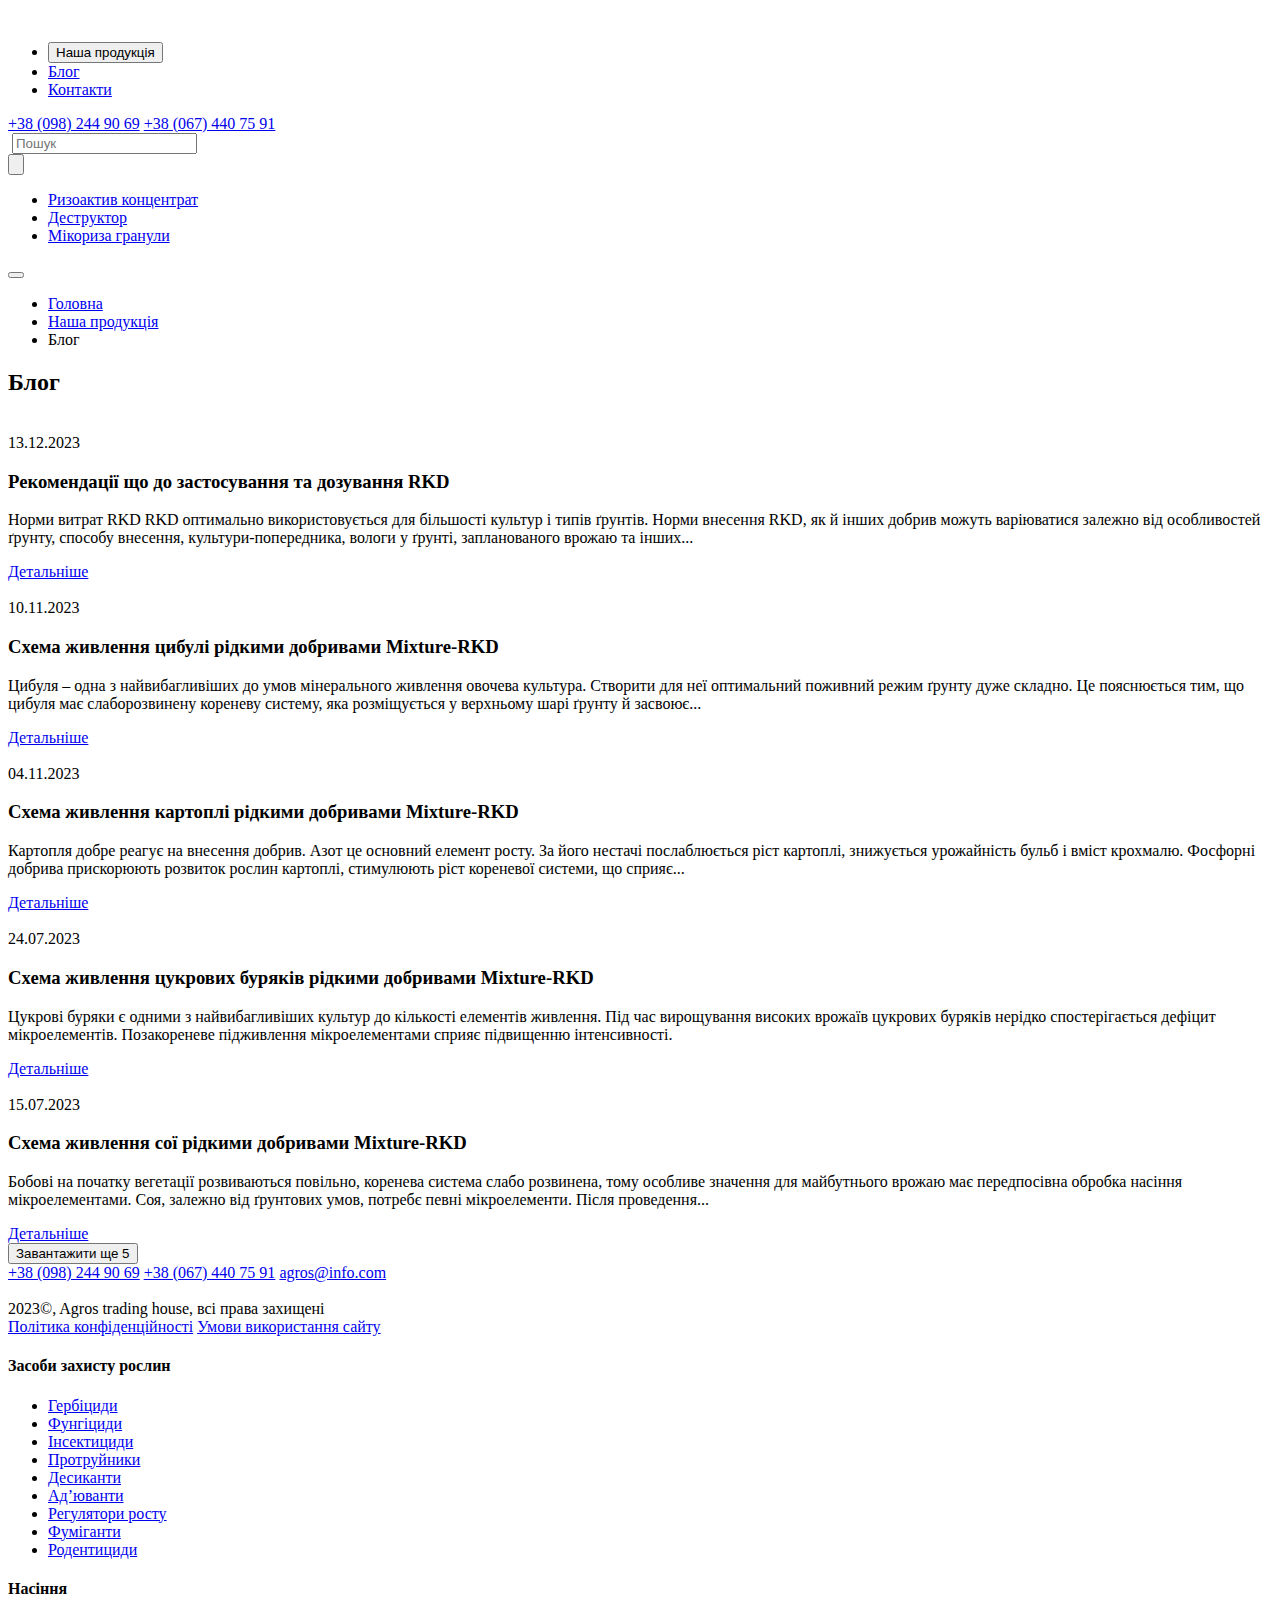
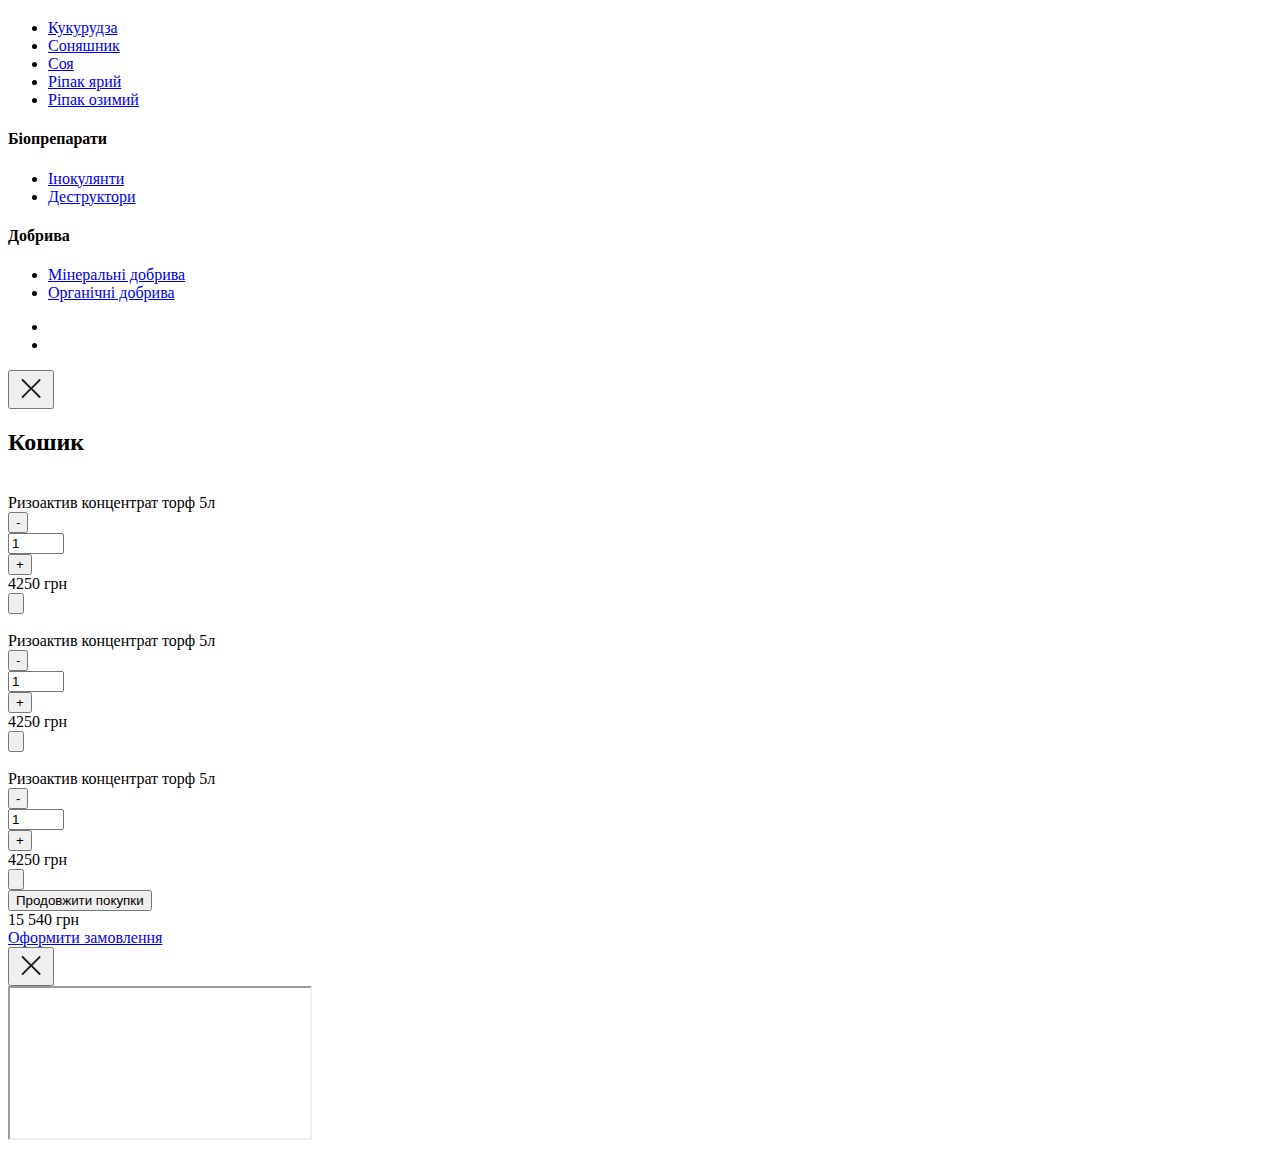
==== blog.html @ 11945808 "Add files via upload" ====
<!DOCTYPE html>
<html lang="en">

<head>
	<title>HomePage</title>
	<meta charset="UTF-8">
	<meta name="format-detection" content="telephone=no">
	<!-- <style>body{opacity: 0;}</style> -->
	<link rel="stylesheet" href="css/style.min.css?_v=20231223222101">
	<link rel="shortcut icon" href="favicon.ico">
	<!-- <meta name="robots" content="noindex, nofollow"> -->
	<meta name="viewport" content="width=device-width, initial-scale=1.0">

	<link rel="preconnect" href="https://fonts.googleapis.com">
	<link rel="preconnect" href="https://fonts.gstatic.com" crossorigin>
	<link href="https://fonts.googleapis.com/css2?family=Inter:wght@400;600&display=swap&_v=20231223222101" rel="stylesheet">
</head>

<body>
	<div class="wrapper">
		<header class="header">
			<div class="header__container">
				<div class="header__row">
					<a href="/" class="header__logo">
						<img src="img/icons/logo.svg" alt="">
					</a>
					<div class="header__mobile">
						<nav class="header__nav nav">
							<ul class="nav__list">
								<li>
									<div class="nav__link dropdown">
										<button class="dropdown__title">Наша продукція</button>
									</div>
								</li>
								<li>
									<a href="#" class="nav__link">Блог</a>
								</li>
								<li>
									<a href="#" class="nav__link">Контакти</a>
								</li>
							</ul>
						</nav>
						<div class="header__actions">
							<div class="header__numbers">
								<a href="tel:+380982449069">+38 (098) 244 90 69</a>
								<a href="tel:+380674407591">+38 (067) 440 75 91</a>
							</div>
							<div class="header__search">
								<div class="header__search-top">
									<div class="header__search-wrapper search">
										<label for="header__search">
											<img class="search__icon" src="img/icons/search.svg" alt="">
										</label>
										<input id="header__search" type="text" class="search__input" placeholder="Пошук">
									</div>
									<button data-popup="#cart" class="header__cart">
										<img src="img/icons/cart.svg" alt="">
									</button>
								</div>
								<div class="header__search-bottom">
									<ul class="search__hints">
										<li><a href="#">Ризоактив концентрат</a></li>
										<li><a href="#">Деструктор</a></li>
										<li><a href="#">Мікориза гранули</a></li>
									</ul>
								</div>
							</div>
						</div>
					</div>
					<button class="icon-menu">
						<span></span>
					</button>
				</div>
			</div>
		</header>
		<main class="page">
			<section class="blog">
				<div class="blog__container">
					<nav aria-label="Breadcrumb" class="breadcrumb">
						<ul>
							<li><a href="#">Головна</a></li>
							<li><a href="#">Наша продукція</a></li>
							<li><span aria-current="page">Блог</span></li>
						</ul>
					</nav>
					<h2>Блог</h2>

					<div class="blog__items">
						<div class="blog__item">
							<div class="blog__item-row">
								<div class="blog__item-img">
									<picture><source srcset="img/blog/blog1.webp" type="image/webp"><img src="img/blog/blog1.png" alt=""></picture>
								</div>
								<div class="blog__item-content">
									<div class="blog__item-date">13.12.2023</div>
									<h3 class="blog__item-name">Рекомендації що до застосування та дозування RKD</h3>
									<div class="blog__item-desc">
										<p>Норми витрат RKD RKD оптимально використовується для більшості культур і типів ґрунтів. Норми внесення RKD, як й інших добрив можуть варіюватися залежно від особливостей ґрунту, способу внесення, культури-попередника, вологи у ґрунті, запланованого врожаю та інших...</p>
									</div>
									<a href="#" class="blog__item-link button green">Детальніше</a>
								</div>
							</div>
						</div>
						<div class="blog__item">
							<div class="blog__item-row">
								<div class="blog__item-img">
									<picture><source srcset="img/blog/blog2.webp" type="image/webp"><img src="img/blog/blog2.png" alt=""></picture>
								</div>
								<div class="blog__item-content">
									<div class="blog__item-date">10.11.2023</div>
									<h3 class="blog__item-name">Схема живлення цибулі рідкими добривами Mixture-RKD</h3>
									<div class="blog__item-desc">
										<p>Цибуля – одна з найвибагливіших до умов мінерального живлення овочева культура. Створити для неї оптимальний поживний режим ґрунту дуже складно. Це пояснюється тим, що цибуля має слаборозвинену кореневу систему, яка розміщується у верхньому шарі ґрунту й засвоює...</p>
									</div>
									<a href="#" class="blog__item-link button green">Детальніше</a>
								</div>
							</div>
						</div>
						<div class="blog__item">
							<div class="blog__item-row">
								<div class="blog__item-img">
									<picture><source srcset="img/blog/blog3.webp" type="image/webp"><img src="img/blog/blog3.png" alt=""></picture>
								</div>
								<div class="blog__item-content">
									<div class="blog__item-date">04.11.2023</div>
									<h3 class="blog__item-name">Схема живлення картоплі рідкими добривами Mixture-RKD</h3>
									<div class="blog__item-desc">
										<p>Картопля добре реагує на внесення добрив. Азот це основний елемент росту. За його нестачі послаблюється ріст картоплі, знижується урожайність бульб і вміст крохмалю. Фосфорні добрива прискорюють розвиток рослин картоплі, стимулюють ріст кореневої системи, що сприяє...</p>
									</div>
									<a href="#" class="blog__item-link button green">Детальніше</a>
								</div>
							</div>
						</div>
						<div class="blog__item">
							<div class="blog__item-row">
								<div class="blog__item-img">
									<picture><source srcset="img/blog/blog4.webp" type="image/webp"><img src="img/blog/blog4.png" alt=""></picture>
								</div>
								<div class="blog__item-content">
									<div class="blog__item-date">24.07.2023</div>
									<h3 class="blog__item-name">Схема живлення цукрових буряків рідкими добривами Mixture-RKD</h3>
									<div class="blog__item-desc">
										<p>Цукрові буряки є одними з найвибагливіших культур до кількості елементів живлення. Під час вирощування високих врожаїв цукрових буряків нерідко спостерігається дефіцит мікроелементів. Позакореневе підживлення мікроелементами сприяє підвищенню інтенсивності.</p>
									</div>
									<a href="#" class="blog__item-link button green">Детальніше</a>
								</div>
							</div>
						</div>
						<div class="blog__item">
							<div class="blog__item-row">
								<div class="blog__item-img">
									<picture><source srcset="img/blog/blog5.webp" type="image/webp"><img src="img/blog/blog5.png" alt=""></picture>
								</div>
								<div class="blog__item-content">
									<div class="blog__item-date">15.07.2023</div>
									<h3 class="blog__item-name">Схема живлення сої рідкими добривами Mixture-RKD</h3>
									<div class="blog__item-desc">
										<p>Бобові на початку вегетації розвиваються повільно, коренева система слабо розвинена, тому особливе значення для майбутнього врожаю має передпосівна обробка насіння мікроелементами. Соя, залежно від ґрунтових умов, потребє певні мікроелементи. Після проведення...</p>
									</div>
									<a href="#" class="blog__item-link button green">Детальніше</a>
								</div>
							</div>
						</div>
					</div>

					<div class="blog__button">
						<button class="button-filled green">Завантажити ще 5</button>
					</div>
				</div>
			</section>
		</main>
		<footer class="footer">
			<div class="footer__container">
				<div class="footer__inner">
					<div class="footer__top">
						<a href="tel:+380982449069">+38 (098) 244 90 69</a>
						<a href="tel:+380674407591">+38 (067) 440 75 91</a>
						<a href="mailto:agros@info.com">agros@info.com</a>
					</div>
					<div class="footer__bottom">
						<div class="footer__info">
							<img class="footer__logo" src="img/icons/logo-white.svg" alt="">
							<div class="subtitle footer__copy">2023©, Agros trading house, всі права захищені</div>
							<div class="footer__info-list">
								<a href="#" class="footer__info-link underline-link">Політика конфіденційності</a>
								<a href="#" class="footer__info-link underline-link">Умови використання сайту</a>
							</div>
						</div>
						<div class="footer__links">
							<h4 class="footer__links-title">Засоби захисту рослин</h4>
							<ul class="footer__links-list">
								<li class="footer__links-link">
									<a href="#">Гербіциди</a>
								</li>
								<li class="footer__links-link">
									<a href="#">Фунгіциди</a>
								</li>
								<li class="footer__links-link">
									<a href="#">Інсектициди</a>
								</li>
								<li class="footer__links-link">
									<a href="#">Протруйники</a>
								</li>
								<li class="footer__links-link">
									<a href="#">Десиканти</a>
								</li>
								<li class="footer__links-link">
									<a href="#">Адʼюванти</a>
								</li>
								<li class="footer__links-link">
									<a href="#">Регулятори росту</a>
								</li>
								<li class="footer__links-link">
									<a href="#">Фуміганти</a>
								</li>
								<li class="footer__links-link">
									<a href="#">Родентициди</a>
								</li>
							</ul>
						</div>
						<div class="footer__links">
							<h4 class="footer__links-title">Насіння</h4>
							<ul class="footer__links-list">
								<li class="footer__links-link">
									<a href="#">Кукурудза</a>
								</li>
								<li class="footer__links-link">
									<a href="#">Соняшник</a>
								</li>
								<li class="footer__links-link">
									<a href="#">Соя</a>
								</li>
								<li class="footer__links-link">
									<a href="#">Ріпак ярий</a>
								</li>
								<li class="footer__links-link">
									<a href="#">Ріпак озимий</a>
								</li>
							</ul>
						</div>
						<div class="footer__links">
							<h4 class="footer__links-title">Біопрепарати</h4>
							<ul class="footer__links-list">
								<li class="footer__links-link">
									<a href="#">Інокулянти</a>
								</li>
								<li class="footer__links-link">
									<a href="#">Деструктори</a>
								</li>
							</ul>
						</div>
						<div class="footer__links">
							<h4 class="footer__links-title">Добрива</h4>
							<ul class="footer__links-list">
								<li class="footer__links-link">
									<a href="#">Мінеральні добрива</a>
								</li>
								<li class="footer__links-link">
									<a href="#">Органічні добрива</a>
								</li>
							</ul>
						</div>
						<div class="footer__links">
							<ul class="footer__links-list">
								<li class="footer__links-link">
									<a href="footer__links-title"></a>
								</li>
								<li class="footer__links-link">
									<a href="footer__links-title"></a>
								</li>
							</ul>
						</div>
					</div>
				</div>
			</div>
		</footer>
		<div id="cart" aria-hidden="true" class="popup popup__cart-wrapper">
			<div class="popup__wrapper">
				<div class="popup__content">
					<button data-close type="button" class="popup__close">
						<svg xmlns="http://www.w3.org/2000/svg" width="30" height="30" viewBox="0 0 30 30" fill="none">
							<path d="M16.4853 15.5135L24.294 7.73875C24.6684 7.36776 24.6684 6.76714 24.294 6.3971C23.9206 6.0261 23.314 6.0261 22.9406 6.3971L15.1386 14.1652L7.26446 6.28134C6.89104 5.90655 6.28446 5.90655 5.91104 6.28134C5.53762 6.65708 5.53762 7.26528 5.91104 7.64007L13.7794 15.5183L5.88261 23.3803C5.50918 23.7513 5.50918 24.352 5.88261 24.722C6.25603 25.093 6.8626 25.093 7.23603 24.722L15.1262 16.8666L22.9691 24.7192C23.3425 25.0939 23.949 25.0939 24.3225 24.7192C24.6959 24.3434 24.6959 23.7352 24.3225 23.3604L16.4853 15.5135Z" fill="#1D1D1B" />
						</svg>
					</button>

					<div class="popup__cart">
						<h2>Кошик</h2>

						<div class="popup__cart-items">
							<div class="product_mini-item">
								<div class="product_mini-img">
									<picture><source srcset="img/products/product_cart.webp" type="image/webp"><img src="img/products/product_cart.png" alt=""></picture>
								</div>
								<div class="product_mini-name">Ризоактив концентрат торф 5л</div>
								<div class="product_mini-quantity">
									<div class="quantity" data-quantity>
										<button class="quantity-button" data-quantity-minus>-</button>
										<div class="quantity-button">
											<input data-quantity-value type="number" value="1" min="1" max="10">
										</div>
										<button class="quantity-button" data-quantity-plus>+</button>
									</div>
								</div>
								<div class="product_mini-price price">4250 грн</div>
								<button class="product_mini-delete">
									<img src="img/icons/trash.svg" alt="">
								</button>
							</div>
							<div class="product_mini-item">
								<div class="product_mini-img">
									<picture><source srcset="img/products/product_cart.webp" type="image/webp"><img src="img/products/product_cart.png" alt=""></picture>
								</div>
								<div class="product_mini-name">Ризоактив концентрат торф 5л</div>
								<div class="product_mini-quantity">
									<div class="quantity" data-quantity>
										<button class="quantity-button" data-quantity-minus>-</button>
										<div class="quantity-button">
											<input data-quantity-value type="number" value="1" min="1" max="10">
										</div>
										<button class="quantity-button" data-quantity-plus>+</button>
									</div>
								</div>
								<div class="product_mini-price price">4250 грн</div>
								<button class="product_mini-delete">
									<img src="img/icons/trash.svg" alt="">
								</button>
							</div>
							<div class="product_mini-item">
								<div class="product_mini-img">
									<picture><source srcset="img/products/product_cart.webp" type="image/webp"><img src="img/products/product_cart.png" alt=""></picture>
								</div>
								<div class="product_mini-name">Ризоактив концентрат торф 5л</div>
								<div class="product_mini-quantity">
									<div class="quantity" data-quantity>
										<button class="quantity-button" data-quantity-minus>-</button>
										<div class="quantity-button">
											<input data-quantity-value type="number" value="1" min="1" max="10">
										</div>
										<button class="quantity-button" data-quantity-plus>+</button>
									</div>
								</div>
								<div class="product_mini-price price">4250 грн</div>
								<button class="product_mini-delete">
									<img src="img/icons/trash.svg" alt="">
								</button>
							</div>
						</div>

						<div class="popup__cart-bottom">
							<button data-close class="popup__cart-continue button grey">Продовжити покупки</button>

							<div class="popup__cart-buy">
								<div class="popup__cart-price price">15 540 грн</div>
								<a href="#" class="button-filled green">Оформити замовлення</a>
							</div>
						</div>
					</div>
				</div>
			</div>
		</div>
		<div id="address" aria-hidden="true" class="popup popup__address-wrapper">
			<div class="popup__wrapper">
				<div class="popup__content">
					<button data-close type="button" class="popup__close">
						<svg xmlns="http://www.w3.org/2000/svg" width="30" height="30" viewBox="0 0 30 30" fill="none">
							<path d="M16.4853 15.5135L24.294 7.73875C24.6684 7.36776 24.6684 6.76714 24.294 6.3971C23.9206 6.0261 23.314 6.0261 22.9406 6.3971L15.1386 14.1652L7.26446 6.28134C6.89104 5.90655 6.28446 5.90655 5.91104 6.28134C5.53762 6.65708 5.53762 7.26528 5.91104 7.64007L13.7794 15.5183L5.88261 23.3803C5.50918 23.7513 5.50918 24.352 5.88261 24.722C6.25603 25.093 6.8626 25.093 7.23603 24.722L15.1262 16.8666L22.9691 24.7192C23.3425 25.0939 23.949 25.0939 24.3225 24.7192C24.6959 24.3434 24.6959 23.7352 24.3225 23.3604L16.4853 15.5135Z" fill="#1D1D1B" />
						</svg>
					</button>

					<div class="popup__address">
						<iframe src="https://www.google.com/maps/embed?pb=!1m18!1m12!1m3!1d534.0086481232969!2d30.40001180104288!3d50.45623240581881!2m3!1f0!2f0!3f0!3m2!1i1024!2i768!4f13.1!3m3!1m2!1s0x40d4cc5dbf71e54f%3A0xd4157694fd90a006!2z0YPQuy4g0KHRgtGA0YvQudGB0LrQsNGPLCA1LCDQmtC40LXQsiwg0KPQutGA0LDQuNC90LAsIDAyMDAw!5e0!3m2!1sru!2suk!4v1703005986501!5m2!1sru!2suk" allowfullscreen="" loading="lazy" referrerpolicy="no-referrer-when-downgrade"></iframe>
					</div>
				</div>
			</div>
		</div>
	</div>
	<script src="js/app.min.js?_v=20231223222101"></script>
</body>

</html>
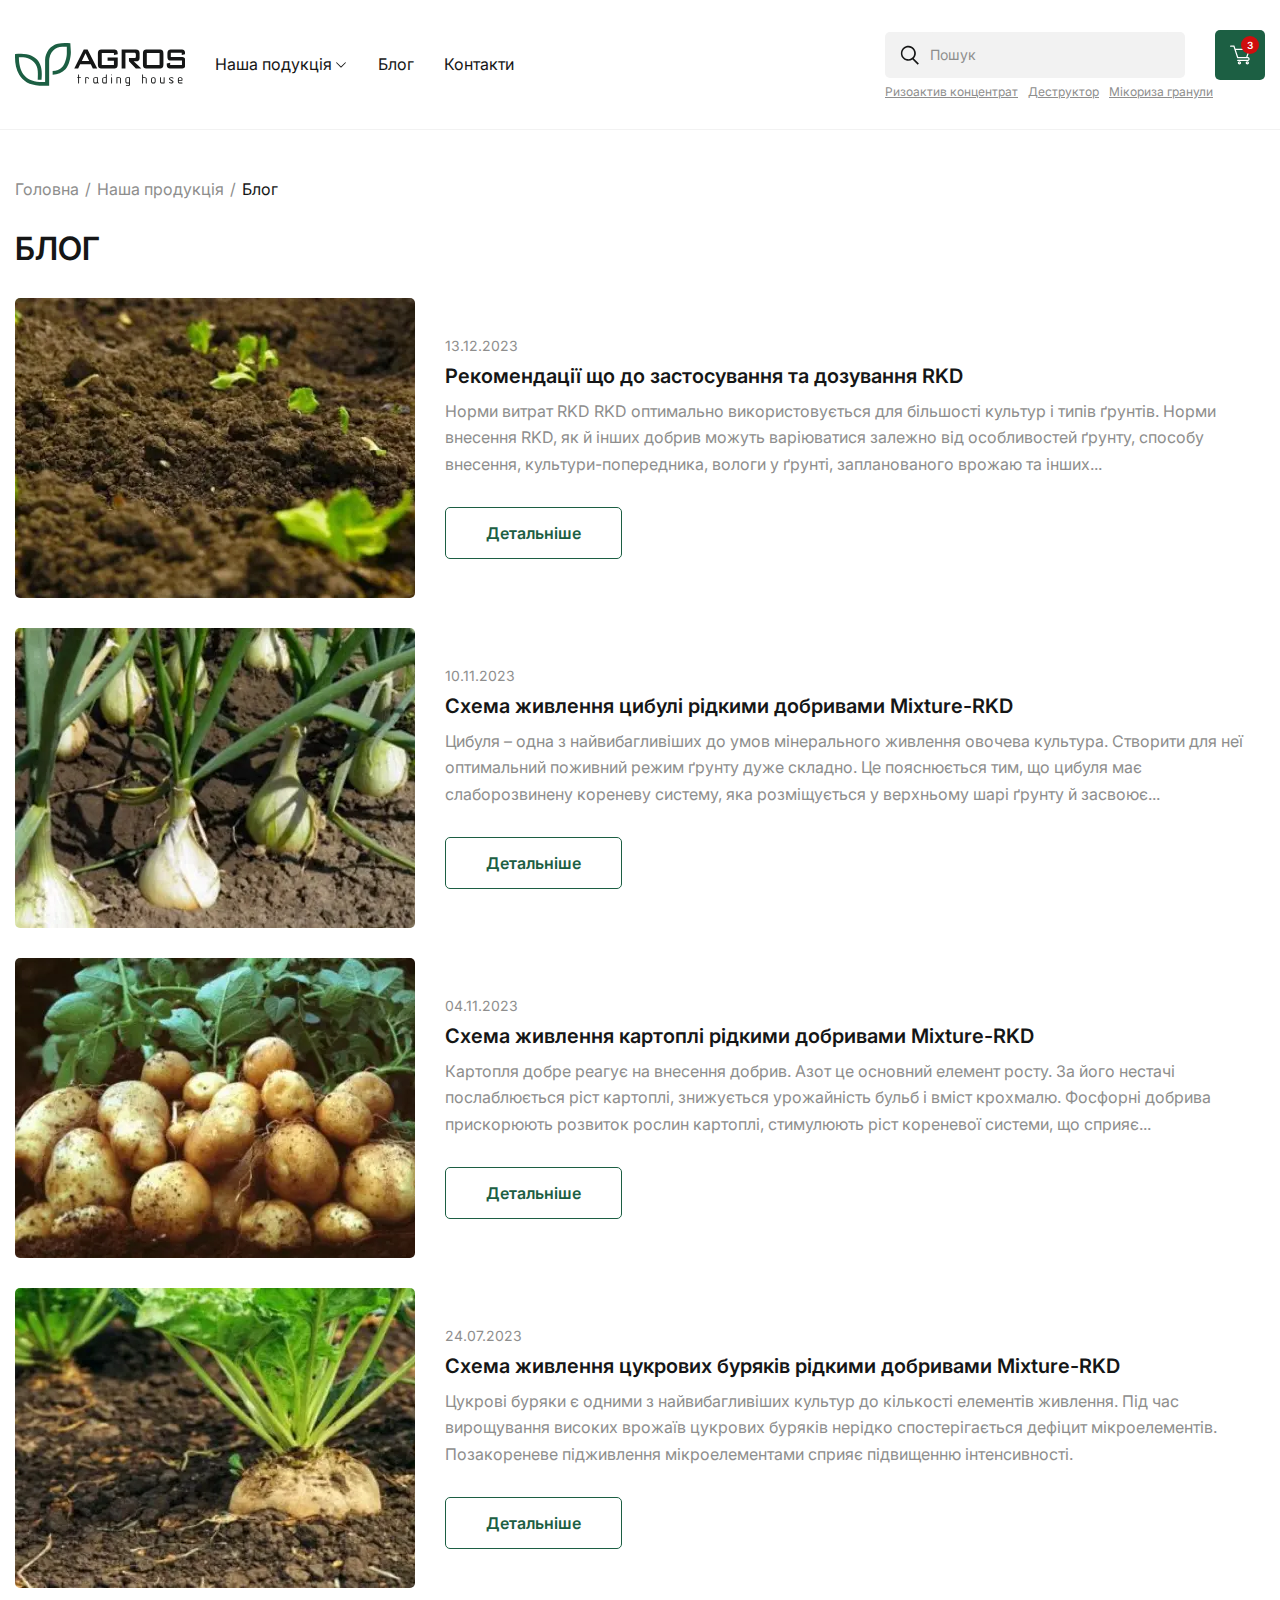
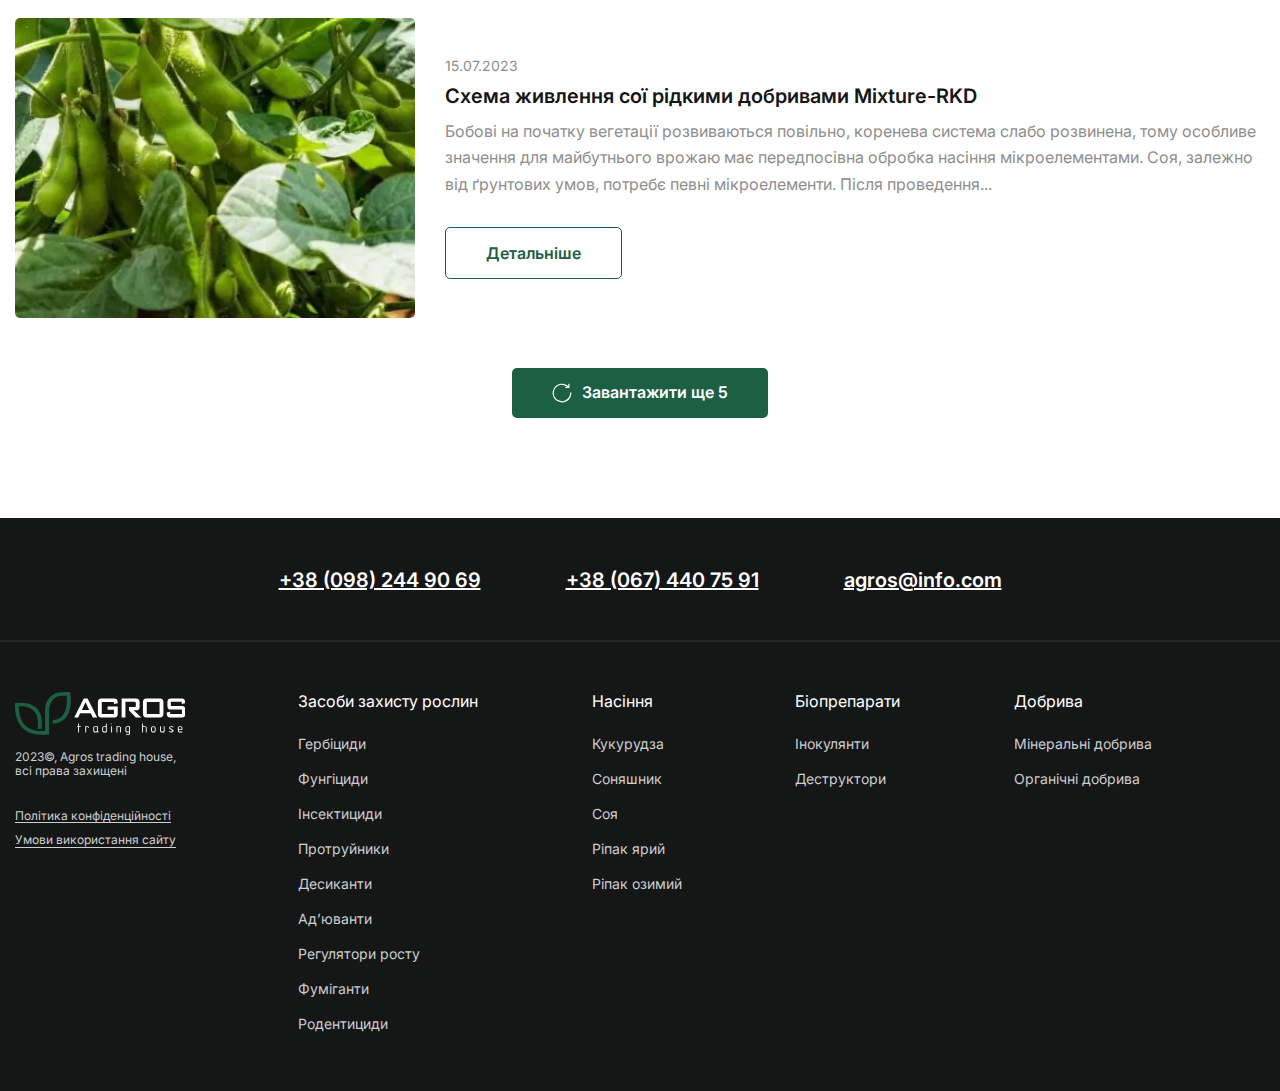
==== commit 45464138: "2" ====
--- a/blog.html
+++ b/blog.html
@@ -6,14 +6,14 @@
 	<meta charset="UTF-8">
 	<meta name="format-detection" content="telephone=no">
 	<!-- <style>body{opacity: 0;}</style> -->
-	<link rel="stylesheet" href="css/style.min.css?_v=20231223222101">
+	<link rel="stylesheet" href="css/style.min.css?_v=20231226232400">
 	<link rel="shortcut icon" href="favicon.ico">
 	<!-- <meta name="robots" content="noindex, nofollow"> -->
 	<meta name="viewport" content="width=device-width, initial-scale=1.0">
 
 	<link rel="preconnect" href="https://fonts.googleapis.com">
 	<link rel="preconnect" href="https://fonts.gstatic.com" crossorigin>
-	<link href="https://fonts.googleapis.com/css2?family=Inter:wght@400;600&display=swap&_v=20231223222101" rel="stylesheet">
+	<link href="https://fonts.googleapis.com/css2?family=Inter:wght@400;600&display=swap&_v=20231226232400" rel="stylesheet">
 </head>
 
 <body>
@@ -29,7 +29,273 @@
 							<ul class="nav__list">
 								<li>
 									<div class="nav__link dropdown">
-										<button class="dropdown__title">Наша продукція</button>
+										<button class="dropdown__title">Наша подукція</button>
+										<div class="dropdown__content-wrapper">
+											<div class="dropdown__content">
+												<div class="nav__catalog-columns">
+													<div class="nav__catalog-column">
+														<div class="nav__catalog-wrapper">
+															<div class="nav__catalog-title">
+																<svg xmlns="http://www.w3.org/2000/svg" width="22" height="22" viewBox="0 0 22 22" fill="none">
+																	<path d="M18.2188 3.86719H17.4453V2.66406H17.5312C17.5996 2.66406 17.6652 2.6369 17.7136 2.58855C17.7619 2.5402 17.7891 2.47463 17.7891 2.40625V1.03125C17.7889 0.780593 17.6892 0.540255 17.512 0.363014C17.3347 0.185773 17.0944 0.0861196 16.8438 0.0859375H14.0938C13.8431 0.0861196 13.6028 0.185773 13.4255 0.363014C13.2483 0.540255 13.1486 0.780593 13.1484 1.03125V2.40625C13.1484 2.47463 13.1756 2.5402 13.2239 2.58855C13.2723 2.6369 13.3379 2.66406 13.4062 2.66406H13.4922V3.86719H11.7968L10.7779 1.82978C10.6717 1.61503 10.5073 1.4344 10.3035 1.30843C10.0997 1.18246 9.8646 1.1162 9.625 1.11719H3.78125C3.43951 1.11764 3.1119 1.2536 2.87025 1.49525C2.6286 1.73689 2.49264 2.06451 2.49219 2.40625V20.625C2.49264 20.9667 2.6286 21.2944 2.87025 21.536C3.1119 21.7777 3.43951 21.9136 3.78125 21.9141H18.2188C18.5605 21.9136 18.8881 21.7777 19.1298 21.536C19.3714 21.2944 19.5074 20.9667 19.5078 20.625V5.15625C19.5074 4.81451 19.3714 4.4869 19.1298 4.24525C18.8881 4.0036 18.5605 3.86764 18.2188 3.86719ZM16.4141 0.601562H16.8438C16.9577 0.601744 17.0668 0.647073 17.1474 0.727616C17.2279 0.808159 17.2733 0.917346 17.2734 1.03125V2.14844H16.4141V0.601562ZM15.0391 0.601562H15.8984V2.14844H15.0391V0.601562ZM13.6641 1.03125C13.6642 0.917346 13.7096 0.808159 13.7901 0.727616C13.8707 0.647073 13.9798 0.601744 14.0938 0.601562H14.5234V2.14844H13.6641V1.03125ZM18.9922 20.625C18.9919 20.83 18.9103 21.0266 18.7654 21.1716C18.6204 21.3166 18.4238 21.3982 18.2188 21.3984H3.78125C3.57621 21.3982 3.37964 21.3166 3.23465 21.1716C3.08966 21.0266 3.00809 20.83 3.00781 20.625V2.40625C3.00809 2.20121 3.08966 2.00464 3.23465 1.85965C3.37964 1.71466 3.57621 1.63309 3.78125 1.63281H9.625C9.76867 1.63238 9.9096 1.67217 10.0318 1.74769C10.1541 1.8232 10.2527 1.93142 10.3166 2.06009L11.4067 4.24016C11.428 4.28301 11.4608 4.31907 11.5015 4.34428C11.5422 4.36948 11.5891 4.38283 11.637 4.38281H13.75C13.8184 4.38281 13.884 4.35565 13.9323 4.3073C13.9806 4.25895 14.0078 4.19338 14.0078 4.125V2.66406H16.9297V4.125C16.9297 4.19338 16.9569 4.25895 17.0052 4.3073C17.0535 4.35565 17.1191 4.38281 17.1875 4.38281H18.2188C18.4238 4.38309 18.6204 4.46466 18.7654 4.60965C18.9103 4.75464 18.9919 4.95121 18.9922 5.15625V20.625Z" fill="#1C5F43" />
+																	<path d="M18.0566 6.3696C18.1022 6.32073 18.1269 6.25609 18.1258 6.1893C18.1246 6.12251 18.0975 6.05878 18.0503 6.01155C18.0031 5.96431 17.9393 5.93725 17.8725 5.93608C17.8058 5.9349 17.7411 5.95969 17.6922 6.00523L16.7363 6.96085H5.26258L4.30662 6.00523C4.25774 5.95969 4.1931 5.9349 4.12631 5.93608C4.05952 5.93725 3.99579 5.96431 3.94856 6.01155C3.90132 6.05878 3.87427 6.12251 3.87309 6.1893C3.87191 6.25609 3.8967 6.32073 3.94224 6.3696L4.89787 7.32557V18.4555L3.94224 19.4115C3.8967 19.4604 3.87191 19.525 3.87309 19.5918C3.87427 19.6586 3.90132 19.7223 3.94856 19.7695C3.99579 19.8168 4.05952 19.8438 4.12631 19.845C4.1931 19.8462 4.25774 19.8214 4.30662 19.7759L5.26258 18.8202H16.7363L17.6922 19.7759C17.7411 19.8214 17.8058 19.8462 17.8725 19.845C17.9393 19.8438 18.0031 19.8168 18.0503 19.7695C18.0975 19.7223 18.1246 19.6586 18.1258 19.5918C18.1269 19.525 18.1022 19.4604 18.0566 19.4115L17.101 18.4555V7.32557L18.0566 6.3696ZM16.5854 18.3046H5.41349V7.47648H16.5854V18.3046Z" fill="#1C5F43" />
+																	<path d="M15.4688 15.2109H6.53125C6.38886 15.2109 6.27344 15.3264 6.27344 15.4688C6.27344 15.6111 6.38886 15.7266 6.53125 15.7266H15.4688C15.6111 15.7266 15.7266 15.6111 15.7266 15.4688C15.7266 15.3264 15.6111 15.2109 15.4688 15.2109Z" fill="#1C5F43" />
+																	<path d="M15.4688 16.5859H6.53125C6.38886 16.5859 6.27344 16.7014 6.27344 16.8438C6.27344 16.9861 6.38886 17.1016 6.53125 17.1016H15.4688C15.6111 17.1016 15.7266 16.9861 15.7266 16.8438C15.7266 16.7014 15.6111 16.5859 15.4688 16.5859Z" fill="#1C5F43" />
+																	<path d="M10.715 4.00984L9.85566 2.29109C9.83429 2.24821 9.80138 2.21214 9.76063 2.18693C9.71988 2.16173 9.67291 2.1484 9.625 2.14844H3.78125C3.71287 2.14844 3.6473 2.1756 3.59895 2.22395C3.5506 2.2723 3.52344 2.33787 3.52344 2.40625V4.125C3.52344 4.19338 3.5506 4.25895 3.59895 4.3073C3.6473 4.35565 3.71287 4.38281 3.78125 4.38281H10.4844C10.5283 4.38281 10.5715 4.37158 10.6099 4.3502C10.6483 4.32881 10.6805 4.29797 10.7036 4.2606C10.7267 4.22324 10.7399 4.18059 10.7419 4.1367C10.7439 4.09282 10.7347 4.04915 10.715 4.00984ZM4.03906 3.86719V2.66406H9.4655L10.0671 3.86719H4.03906Z" fill="#1C5F43" />
+																	<path d="M6.07212 9.43565C6.34567 9.56366 6.58671 9.7519 6.77721 9.98627C6.9677 10.2206 7.10271 10.4951 7.17212 10.789C7.27522 11.1626 7.46481 11.5067 7.72556 11.7934C7.93051 11.9946 8.17391 12.1525 8.44121 12.2576C8.70852 12.3626 8.99426 12.4128 9.28137 12.405C9.60483 12.4028 9.92614 12.3522 10.2346 12.2547C10.5629 12.6412 10.7427 13.132 10.7416 13.639V14.0938C10.7416 14.1622 10.7688 14.2278 10.8171 14.2761C10.8655 14.3245 10.9311 14.3516 10.9994 14.3516C11.0678 14.3516 11.1334 14.3245 11.1817 14.2761C11.2301 14.2278 11.2572 14.1622 11.2572 14.0938V13.639C11.2562 13.132 11.436 12.6412 11.7643 12.2547C12.0732 12.3523 12.395 12.4029 12.7189 12.405C13.0063 12.4131 13.2925 12.3631 13.5602 12.258C13.8278 12.1529 14.0716 11.9949 14.2767 11.7934C14.5375 11.5067 14.7271 11.1626 14.8302 10.789C14.8996 10.4951 15.0346 10.2206 15.2251 9.98627C15.4156 9.7519 15.6566 9.56366 15.9302 9.43565C15.971 9.41556 16.0057 9.38506 16.0309 9.34722C16.0561 9.30938 16.0708 9.26556 16.0736 9.22019C16.0764 9.17482 16.0672 9.12952 16.0468 9.08888C16.0264 9.04824 15.9957 9.0137 15.9577 8.98877C15.1836 8.47315 13.4005 7.81521 12.195 9.02108C11.2978 9.91793 11.3782 11.4476 11.4212 11.877C11.2524 12.0638 11.1106 12.2735 11.0001 12.4998C10.8901 12.2742 10.7491 12.0652 10.5811 11.8787C10.6241 11.4493 10.7045 9.9193 9.80731 9.0228C8.60212 7.81693 6.81875 8.4728 6.04462 8.99049C6.00703 9.01552 5.97667 9.04998 5.95659 9.09044C5.9365 9.13089 5.92739 9.17591 5.93018 9.22099C5.93296 9.26607 5.94754 9.30962 5.97245 9.34729C5.99736 9.38497 6.03173 9.41543 6.07212 9.43565ZM12.5573 9.38718C13.4511 8.49343 14.6855 8.9128 15.2973 9.21152C14.8276 9.55677 14.4908 10.053 14.3434 10.6171C14.264 10.9174 14.1163 11.1953 13.9117 11.4291C13.6786 11.634 13.3982 11.7778 13.0957 11.8475C12.7932 11.9172 12.4782 11.9107 12.1788 11.8285L13.5882 10.4191C13.6135 10.3955 13.6339 10.367 13.648 10.3354C13.662 10.3038 13.6696 10.2697 13.6702 10.235C13.6708 10.2004 13.6645 10.166 13.6515 10.1339C13.6385 10.1018 13.6192 10.0727 13.5948 10.0482C13.5703 10.0237 13.5411 10.0044 13.509 9.99145C13.4769 9.97848 13.4425 9.97211 13.4079 9.97272C13.3733 9.97333 13.3392 9.98091 13.3075 9.995C13.2759 10.0091 13.2474 10.0294 13.2238 10.0547L11.9135 11.3644C11.9155 10.7983 12.0162 9.92824 12.5573 9.38718ZM9.44294 9.38718C9.98194 9.92618 10.083 10.7966 10.0861 11.3637L8.77606 10.0541C8.75246 10.0287 8.724 10.0084 8.69237 9.99431C8.66075 9.98022 8.62661 9.97265 8.59199 9.97204C8.55737 9.97143 8.52299 9.97779 8.49089 9.99076C8.45879 10.0037 8.42962 10.023 8.40514 10.0475C8.38066 10.072 8.36136 10.1012 8.34839 10.1333C8.33543 10.1654 8.32906 10.1997 8.32967 10.2344C8.33028 10.269 8.33786 10.3031 8.35195 10.3347C8.36604 10.3664 8.38636 10.3948 8.41169 10.4184L9.82278 11.8278C9.52322 11.9106 9.20773 11.9174 8.9049 11.8474C8.60207 11.7775 8.32148 11.6331 8.08856 11.4273C7.88397 11.1936 7.7362 10.9157 7.65681 10.6154C7.50945 10.0528 7.17375 9.55769 6.70566 9.21255C7.31994 8.91933 8.5595 8.50374 9.44294 9.38718Z" fill="#1C5F43" />
+																</svg>
+																Засоби захисту рослин
+															</div>
+															<ul class="nav__catalog">
+																<li class="nav__catalog-link">Гербіциди</li>
+																<li class="nav__catalog-link">Фунгіциди</li>
+																<li class="nav__catalog-link">Інсектициди</li>
+																<li class="nav__catalog-link">Протруйники</li>
+																<li class="nav__catalog-link">Десиканти</li>
+																<li class="nav__catalog-link">Адʼюванти</li>
+																<li class="nav__catalog-link">Регулятори росту</li>
+																<li class="nav__catalog-link">Фуміганти</li>
+																<li class="nav__catalog-link">Родентициди</li>
+															</ul>
+														</div>
+													</div>
+													<div class="nav__catalog-column">
+														<div class="nav__catalog-wrapper">
+															<div class="nav__catalog-title">
+																<svg xmlns="http://www.w3.org/2000/svg" width="22" height="22" viewBox="0 0 22 22" fill="none">
+																	<g clip-path="url(#clip0_282_369)">
+																		<path d="M19.7992 6.77884C19.9708 6.64258 20.0958 6.45635 20.1568 6.24593C20.2179 6.03551 20.212 5.81132 20.14 5.60439C20.068 5.39746 19.9334 5.21803 19.7549 5.09095C19.5765 4.96387 19.3629 4.89543 19.1438 4.89509H19.0201C18.9742 4.61692 18.8588 4.35486 18.6845 4.13323C18.5103 3.91161 18.2828 3.73761 18.0233 3.62741C17.7638 3.51721 17.4807 3.47438 17.2002 3.5029C16.9197 3.53141 16.651 3.63034 16.419 3.79051C16.2729 3.61382 16.0922 3.46882 15.8881 3.3644C15.684 3.25997 15.4607 3.19832 15.2319 3.18322C15.1988 3.05765 15.141 2.93997 15.0618 2.83709C14.9825 2.73421 14.8835 2.64822 14.7706 2.58416C14.6576 2.5201 14.533 2.47928 14.404 2.46409C14.2751 2.4489 14.1444 2.45966 14.0196 2.49572C13.8866 2.30198 13.7141 2.13855 13.5135 2.01612C13.3128 1.89369 13.0886 1.81503 12.8555 1.7853C12.875 1.55679 12.8465 1.32674 12.7718 1.10988C12.6972 0.893035 12.578 0.694183 12.422 0.526088C12.266 0.357993 12.0766 0.224368 11.8659 0.133785C11.6552 0.0432032 11.4279 -0.00233514 11.1986 9.21734e-05C10.8709 -0.000502178 10.5502 0.0948909 10.2761 0.274492C10.0021 0.454093 9.78657 0.710036 9.6563 1.01072C9.42358 0.913665 9.1719 0.870553 8.92014 0.884614C8.66837 0.898674 8.42306 0.969543 8.20259 1.09191C7.98211 1.21427 7.7922 1.38495 7.64708 1.59116C7.50196 1.79737 7.4054 2.03375 7.36464 2.28259C7.00659 2.27951 6.65711 2.39202 6.3681 2.60341C6.0791 2.81479 5.866 3.11377 5.76047 3.45593C4.56193 3.37572 3.62922 4.04718 3.37256 4.88822H2.85464C2.63384 4.88672 2.41813 4.95444 2.23781 5.08186C2.05748 5.20928 1.92162 5.39 1.84929 5.59862C1.77697 5.80724 1.77183 6.03327 1.8346 6.24496C1.89736 6.45665 2.02488 6.64336 2.19922 6.77884C2.02765 6.9151 1.90269 7.10134 1.84164 7.31175C1.78059 7.52217 1.78647 7.74637 1.85847 7.9533C1.93046 8.16023 2.06502 8.33965 2.24349 8.46673C2.42197 8.59381 2.63554 8.66226 2.85464 8.66259H3.01276C2.23163 11.6948 2.10275 14.8582 2.63464 17.9438L2.79506 18.8743C2.81233 18.9839 2.80022 19.0962 2.75997 19.1997C2.71971 19.3031 2.65274 19.3941 2.56589 19.4632C1.86235 20.0522 1.5186 21.0995 2.10756 21.6907C2.69651 22.282 3.73464 21.9428 4.32589 21.2461C4.39114 21.1646 4.47689 21.102 4.57434 21.0645C4.67179 21.0271 4.77744 21.0162 4.88047 21.033C8.93005 21.7457 13.073 21.7457 17.1226 21.033C17.2253 21.0161 17.3306 21.027 17.4277 21.0645C17.5248 21.1019 17.6101 21.1646 17.6748 21.2461C18.2409 21.9084 19.279 22.298 19.8955 21.6907C20.5119 21.0834 20.1384 20.0476 19.4371 19.4632C19.3503 19.3941 19.2833 19.3031 19.2431 19.1997C19.2028 19.0962 19.1907 18.9839 19.208 18.8743L19.3684 17.9438C19.9003 14.8582 19.7714 11.6948 18.9903 8.66259H19.1484C19.3671 8.66131 19.58 8.59219 19.7578 8.46476C19.9355 8.33732 20.0693 8.15787 20.1408 7.95115C20.2122 7.74443 20.2177 7.52064 20.1565 7.31066C20.0953 7.10068 19.9705 6.91486 19.7992 6.77884ZM5.55422 3.91426C5.90026 3.91426 5.95297 3.98988 6.06985 3.90051C6.09481 3.88284 6.11598 3.86036 6.13212 3.83438C6.14825 3.80841 6.15903 3.77946 6.16381 3.74926C6.21083 3.46763 6.35703 3.21211 6.576 3.02886C6.79497 2.84562 7.07226 2.74674 7.35776 2.75009C7.5411 2.75009 7.61901 2.80738 7.73131 2.71113C7.76018 2.68584 7.78223 2.6537 7.79544 2.61766C7.80866 2.58162 7.81261 2.54285 7.80693 2.50488C7.81716 2.29219 7.88313 2.08592 7.99822 1.90676C8.11332 1.7276 8.27349 1.58185 8.46268 1.48412C8.65187 1.38639 8.86343 1.34011 9.07615 1.34994C9.28887 1.35976 9.49526 1.42534 9.67464 1.54009C9.70576 1.55874 9.74087 1.56974 9.77707 1.57217C9.81327 1.5746 9.84954 1.5684 9.88287 1.55408C9.91621 1.53976 9.94567 1.51773 9.96884 1.4898C9.992 1.46187 10.0082 1.42884 10.0161 1.39343C10.0815 1.12997 10.2338 0.896232 10.4483 0.729921C10.6628 0.563611 10.9272 0.474427 11.1986 0.476759C11.5137 0.471855 11.8178 0.592175 12.0442 0.811302C12.2707 1.03043 12.4009 1.33046 12.4063 1.64551C12.4063 1.95259 12.2917 2.02134 12.4063 2.16343C12.4277 2.19189 12.4553 2.21499 12.4872 2.2309C12.519 2.24681 12.5541 2.25509 12.5896 2.25509H12.6423C12.8668 2.25352 13.0873 2.31442 13.2791 2.43098C13.4709 2.54753 13.6266 2.71515 13.7286 2.91509C13.7427 2.9431 13.7623 2.96792 13.7864 2.98802C13.8104 3.00812 13.8383 3.02308 13.8684 3.03197C14.038 3.08238 14.0494 2.94488 14.3038 2.94488C14.4361 2.9459 14.563 2.99751 14.6585 3.08913C14.7539 3.18076 14.8107 3.30544 14.8171 3.43759C14.818 3.47124 14.8262 3.50428 14.8413 3.53438C14.8563 3.56449 14.8778 3.5909 14.9042 3.61176C14.9334 3.63262 14.9666 3.64708 15.0018 3.65419C15.0369 3.6613 15.0732 3.6609 15.1082 3.65301C15.3241 3.65105 15.5367 3.7054 15.7252 3.81069C15.9137 3.91597 16.0715 4.06857 16.183 4.25343C16.2002 4.28334 16.224 4.30896 16.2526 4.32839C16.2811 4.34781 16.3137 4.36053 16.3478 4.3656C16.382 4.37067 16.4169 4.36795 16.4498 4.35766C16.4828 4.34736 16.513 4.32975 16.5382 4.30613C16.6924 4.15841 16.8828 4.05388 17.0903 4.00305C17.2977 3.95222 17.5149 3.95688 17.7199 4.01657C17.925 4.07625 18.1108 4.18886 18.2585 4.34307C18.4063 4.49728 18.5108 4.68766 18.5617 4.89509H3.85839C4.1036 4.32447 4.77047 3.91426 5.55422 3.91426ZM2.25651 7.60613C2.25651 7.4475 2.31953 7.29537 2.4317 7.1832C2.54387 7.07103 2.69601 7.00801 2.85464 7.00801C2.91542 7.00801 2.97371 6.98386 3.01668 6.94089C3.05966 6.89791 3.08381 6.83962 3.08381 6.77884C3.08381 6.71806 3.05966 6.65977 3.01668 6.6168C2.97371 6.57382 2.91542 6.54968 2.85464 6.54968C2.69601 6.54968 2.54387 6.48666 2.4317 6.37449C2.31953 6.26232 2.25651 6.11018 2.25651 5.95155C2.25651 5.79292 2.31953 5.64078 2.4317 5.52861C2.54387 5.41644 2.69601 5.35343 2.85464 5.35343H19.1438C19.3024 5.35343 19.4546 5.41644 19.5667 5.52861C19.6789 5.64078 19.7419 5.79292 19.7419 5.95155C19.7419 6.11018 19.6789 6.26232 19.5667 6.37449C19.4546 6.48666 19.3024 6.54968 19.1438 6.54968C19.1301 6.54968 19.3157 6.54968 17.4732 6.54968C17.4124 6.54968 17.3541 6.57382 17.3111 6.6168C17.2682 6.65977 17.244 6.71806 17.244 6.77884C17.244 6.83962 17.2682 6.89791 17.3111 6.94089C17.3541 6.98386 17.4124 7.00801 17.4732 7.00801H19.1415C19.3001 7.00801 19.4523 7.07103 19.5645 7.1832C19.6766 7.29537 19.7396 7.4475 19.7396 7.60613C19.7396 7.76477 19.6766 7.9169 19.5645 8.02907C19.4523 8.14124 19.3001 8.20426 19.1415 8.20426H2.85464C2.69601 8.20426 2.54387 8.14124 2.4317 8.02907C2.31953 7.9169 2.25651 7.76477 2.25651 7.60613ZM18.9123 17.8751L18.7496 18.7918C18.7194 18.9818 18.7399 19.1764 18.8091 19.3559C18.8783 19.5354 18.9938 19.6934 19.1438 19.8138C19.1828 19.8459 19.2194 19.8803 19.2561 19.917C19.7328 20.3936 19.8771 21.0628 19.5678 21.363C19.2584 21.6632 18.5984 21.5303 18.1217 21.0536C18.0873 21.0193 18.0553 20.9826 18.0232 20.9459C17.9069 20.8034 17.7547 20.6943 17.5824 20.6299C17.41 20.5654 17.2237 20.548 17.0423 20.5793C13.0443 21.2828 8.95413 21.2828 4.9561 20.5793C4.77478 20.548 4.58841 20.5654 4.41606 20.6299C4.24372 20.6943 4.09159 20.8034 3.97526 20.9459C3.58339 21.4043 2.8111 21.7457 2.43068 21.363C2.12131 21.0582 2.26568 20.3959 2.74922 19.9193C2.78589 19.8826 2.82256 19.8482 2.86151 19.8161C3.01064 19.6947 3.12501 19.536 3.19303 19.3561C3.26104 19.1762 3.28029 18.9815 3.24881 18.7918L3.0861 17.8751C2.55583 14.8113 2.69183 11.6691 3.48485 8.66259H18.5136C19.3066 11.6691 19.4426 14.8113 18.9123 17.8751Z" fill="#1C5F43" />
+																		<path d="M5.04125 17.8087C5.08497 18.0565 5.20498 18.2844 5.38452 18.4607C5.56407 18.6369 5.79417 18.7527 6.0427 18.7919C9.32858 19.2892 12.6706 19.2892 15.9565 18.7919C16.205 18.7527 16.4351 18.6369 16.6146 18.4607C16.7942 18.2844 16.9142 18.0565 16.9579 17.8087C17.3373 15.7771 17.396 13.6986 17.1321 11.6487C17.0928 11.3567 16.949 11.0888 16.7274 10.8946C16.5058 10.7004 16.2213 10.593 15.9267 10.5923H6.0725C5.77783 10.593 5.49338 10.7004 5.27177 10.8946C5.05017 11.0888 4.9064 11.3567 4.86708 11.6487C4.60321 13.6986 4.66198 15.7771 5.04125 17.8087ZM16.4996 17.7308C16.474 17.8858 16.4003 18.0288 16.2888 18.1395C16.1773 18.2502 16.0337 18.3229 15.8785 18.3473C12.6382 18.8377 9.34259 18.8377 6.10229 18.3473C5.95044 18.3194 5.81097 18.2452 5.70304 18.1348C5.59511 18.0244 5.52403 17.8833 5.49958 17.7308C5.45604 17.4833 5.3827 17.08 5.31854 16.5415H16.6898C16.6279 17.0617 16.5477 17.5108 16.4996 17.7308ZM5.32083 11.7083C5.34519 11.5267 5.43451 11.36 5.57227 11.2391C5.71003 11.1181 5.88691 11.0512 6.0702 11.0506H15.9244C16.1077 11.0512 16.2845 11.1181 16.4223 11.2391C16.5601 11.36 16.6494 11.5267 16.6737 11.7083C16.8618 13.1593 16.8841 14.6271 16.7402 16.0831H5.25437C5.11043 14.6271 5.13273 13.1593 5.32083 11.7083Z" fill="#1C5F43" />
+																		<path d="M8.85942 14.6141C9.31775 15.4093 9.97088 15.5698 10.6538 15.1756L10.7065 15.1435C11.5086 15.7852 12.6842 14.9716 13.2525 14.1375C13.5757 13.6608 13.6559 13.2208 13.4817 12.916C13.0921 12.2285 11.6988 12.4577 10.9128 12.916C10.883 12.9343 10.8532 12.9504 10.8257 12.971C10.6156 12.7005 10.3652 12.464 10.0832 12.2698C9.11838 11.612 8.35525 12.0016 8.43775 13.2139C8.47475 13.7058 8.61866 14.1836 8.85942 14.6141ZM12.7003 13.3606C12.67 13.3082 12.6203 13.2698 12.5619 13.2539C12.5035 13.2381 12.4412 13.2459 12.3886 13.2758L11.2955 13.9037C11.2546 13.7076 11.1818 13.5194 11.08 13.3468C11.4857 13.042 12.8446 12.7304 13.0784 13.1429C13.3625 13.6356 11.8409 15.2948 11.0686 14.8387C11.1668 14.7213 11.2394 14.5847 11.2817 14.4377L12.6155 13.6723C12.6679 13.642 12.7062 13.5923 12.7221 13.5339C12.738 13.4755 12.7301 13.4132 12.7003 13.3606ZM9.0863 12.4439C9.2788 12.3293 9.634 12.5173 9.82421 12.6479C10.17 12.8905 10.4611 13.2027 10.679 13.5645C10.9082 13.9587 10.97 14.3414 10.6148 14.6416L9.62484 12.9045C9.59445 12.8517 9.5443 12.813 9.48542 12.7971C9.42654 12.7812 9.36376 12.7894 9.31088 12.8198C9.258 12.8501 9.21936 12.9003 9.20346 12.9592C9.18756 13.018 9.1957 13.0808 9.22609 13.1337L10.223 14.8731C9.78755 15.0266 9.49421 14.7906 9.26275 14.3873C9.05759 14.0158 8.93414 13.6048 8.90067 13.1818C8.8663 12.8106 8.93734 12.5264 9.0863 12.4439Z" fill="#1C5F43" />
+																		<path d="M13.025 17.2104H8.97331C8.91253 17.2104 8.85424 17.2346 8.81126 17.2776C8.76828 17.3205 8.74414 17.3788 8.74414 17.4396C8.74414 17.5004 8.76828 17.5587 8.81126 17.6017C8.85424 17.6446 8.91253 17.6688 8.97331 17.6688H13.025C13.0858 17.6688 13.144 17.6446 13.187 17.6017C13.23 17.5587 13.2541 17.5004 13.2541 17.4396C13.2541 17.3788 13.23 17.3205 13.187 17.2776C13.144 17.2346 13.0858 17.2104 13.025 17.2104Z" fill="#1C5F43" />
+																		<path d="M7.58073 7.0057H14.8178C14.8786 7.0057 14.9369 6.98155 14.9799 6.93858C15.0228 6.8956 15.047 6.83731 15.047 6.77653C15.047 6.71575 15.0228 6.65746 14.9799 6.61448C14.9369 6.57151 14.8786 6.54736 14.8178 6.54736H7.58073C7.51995 6.54736 7.46166 6.57151 7.41868 6.61448C7.37571 6.65746 7.35156 6.71575 7.35156 6.77653C7.35156 6.83731 7.37571 6.8956 7.41868 6.93858C7.46166 6.98155 7.51995 7.0057 7.58073 7.0057Z" fill="#1C5F43" />
+																		<path d="M4.15885 7.0057H5.3551C5.41588 7.0057 5.47417 6.98155 5.51715 6.93858C5.56013 6.8956 5.58427 6.83731 5.58427 6.77653C5.58427 6.71575 5.56013 6.65746 5.51715 6.61448C5.47417 6.57151 5.41588 6.54736 5.3551 6.54736H4.15885C4.09808 6.54736 4.03979 6.57151 3.99681 6.61448C3.95383 6.65746 3.92969 6.71575 3.92969 6.77653C3.92969 6.83731 3.95383 6.8956 3.99681 6.93858C4.03979 6.98155 4.09808 7.0057 4.15885 7.0057Z" fill="#1C5F43" />
+																	</g>
+																	<defs>
+																		<clipPath id="clip0_282_369">
+																			<rect width="22" height="22" fill="white" />
+																		</clipPath>
+																	</defs>
+																</svg>
+																Насіння
+															</div>
+															<ul class="nav__catalog">
+																<li class="nav__catalog-link">Кукурудза</li>
+																<li class="nav__catalog-link">Соняшник</li>
+																<li class="nav__catalog-link">Соя</li>
+																<li class="nav__catalog-link">Ріпак ярий</li>
+																<li class="nav__catalog-link">Ріпак озимий</li>
+															</ul>
+														</div>
+														<div class="nav__catalog-wrapper">
+															<div class="nav__catalog-title">
+																<svg xmlns="http://www.w3.org/2000/svg" width="22" height="22" viewBox="0 0 22 22" fill="none">
+																	<g clip-path="url(#clip0_294_3)">
+																		<path d="M20.9569 7.9654C20.7019 7.96504 20.4515 7.89746 20.231 7.76946C20.0105 7.64147 19.8276 7.4576 19.7008 7.23639L18.9894 5.99145V5.42229C18.9894 5.39013 18.9861 5.35805 18.9798 5.32651L19.6255 4.72435C19.662 4.69027 19.6855 4.64451 19.692 4.59496C19.6984 4.54542 19.6874 4.49517 19.6608 4.45287L19.3156 3.9039C19.2912 3.86522 19.2552 3.83531 19.2127 3.81851C19.1702 3.80171 19.1235 3.7989 19.0792 3.81049L18.1443 4.05618C18.0809 4.0086 18.0071 3.97689 17.929 3.96372C17.8509 3.95056 17.7707 3.95632 17.6953 3.98052L14.1401 5.13358C14.1095 5.14351 14.0815 5.16017 14.0582 5.18235C14.0349 5.20452 14.0169 5.23165 14.0055 5.26171C13.9941 5.29178 13.9896 5.32403 13.9923 5.35607C13.995 5.38812 14.0049 5.41915 14.0212 5.44687L15.0066 7.12213V8.31185C14.3528 8.42601 13.7602 8.76716 13.3331 9.27523C12.906 9.78331 12.6719 10.4258 12.6719 11.0895V20.1366C12.6723 20.4828 12.81 20.8147 13.0547 21.0595C13.2995 21.3042 13.6314 21.4419 13.9776 21.4423H18.4956C18.8418 21.4419 19.1737 21.3042 19.4184 21.0594C19.6632 20.8147 19.8009 20.4828 19.8013 20.1366V11.0895C19.8013 10.4435 19.5795 9.81717 19.173 9.31519C18.7665 8.8132 18.1999 8.46604 17.5681 8.33179V7.1431L17.9372 6.71243L18.6668 7.85239C18.9119 8.23744 19.2504 8.55426 19.6508 8.77338C20.0512 8.99251 20.5006 9.10682 20.957 9.1057C21.1082 9.1057 21.2533 9.04563 21.3602 8.93871C21.4671 8.83178 21.5272 8.68676 21.5272 8.53555C21.5272 8.38433 21.4671 8.23931 21.3602 8.13239C21.2533 8.02547 21.1082 7.9654 20.957 7.9654H20.9569ZM19.0356 4.26617L19.2023 4.53125L18.766 4.93812L18.4251 4.42679L19.0356 4.26617ZM13.1016 11.0896C13.1016 10.4558 13.3534 9.8479 13.8016 9.39971C14.2498 8.95152 14.8576 8.69973 15.4915 8.69973H16.1056C16.1857 9.66303 16.2338 10.628 16.2498 11.5946C15.206 11.4576 14.1543 11.39 13.1016 11.3922L13.1016 11.0896ZM15.4363 8.27142V7.27841H17.1384V8.27421C17.0864 8.27135 17.0342 8.26991 16.9817 8.26991H15.4914C15.473 8.26991 15.4547 8.27112 15.4363 8.27142ZM19.3716 20.1366C19.3713 20.3688 19.279 20.5915 19.1147 20.7557C18.9505 20.9199 18.7279 21.0123 18.4956 21.0126H13.9776C13.7453 21.0123 13.5227 20.92 13.3584 20.7557C13.1942 20.5915 13.1018 20.3688 13.1016 20.1366V11.8218C14.1413 11.8198 15.1799 11.8868 16.2107 12.0225L16.2547 12.0279C16.2709 14.4643 16.0833 16.8979 15.6939 19.3031L15.6851 19.3575C15.6805 19.3853 15.6816 19.4138 15.688 19.4413C15.6945 19.4687 15.7064 19.4946 15.7229 19.5175C15.7394 19.5404 15.7602 19.5598 15.7842 19.5747C15.8082 19.5895 15.8349 19.5994 15.8628 19.604C15.8906 19.6085 15.9191 19.6075 15.9466 19.601C15.974 19.5945 15.9999 19.5826 16.0228 19.5661C16.0457 19.5496 16.0651 19.5288 16.0799 19.5048C16.0948 19.4808 16.1047 19.4541 16.1092 19.4262L16.1181 19.3717C16.5084 16.9606 16.6979 14.5211 16.6846 12.0786C17.5767 12.1792 18.4739 12.2285 19.3716 12.2264V20.1366ZM18.8314 9.57612C19.1803 10.0034 19.3711 10.5379 19.3716 11.0895V11.7968C18.4723 11.7989 17.5736 11.7484 16.6802 11.6457C16.6653 10.6626 16.6175 9.68061 16.5368 8.6996H16.9817C17.3358 8.69898 17.6856 8.77734 18.0056 8.92897C18.3255 9.0806 18.6077 9.30168 18.8314 9.57612ZM20.9569 8.67601C20.5726 8.67692 20.1943 8.58065 19.8572 8.39616C19.5201 8.21166 19.2351 7.94492 19.0287 7.62074L18.1433 6.23715C18.1252 6.20892 18.1008 6.1853 18.0719 6.1682C18.0431 6.1511 18.0107 6.14097 17.9772 6.13864C17.9438 6.13631 17.9103 6.14184 17.8794 6.15478C17.8484 6.16772 17.821 6.18772 17.7992 6.21317L17.2544 6.84868H15.3444L14.5274 5.45972L17.828 4.38928C17.8412 4.38501 17.8554 4.38517 17.8686 4.38973C17.8817 4.39428 17.893 4.403 17.9007 4.41454L18.5489 5.38693L18.5597 6.04865C18.5597 6.08604 18.5694 6.12279 18.588 6.15525L19.3276 7.44968C19.4921 7.7366 19.7294 7.97506 20.0154 8.14103C20.3015 8.30699 20.6263 8.3946 20.957 8.395C20.9942 8.395 21.03 8.4098 21.0563 8.43614C21.0826 8.46248 21.0974 8.49821 21.0974 8.53546C21.0974 8.57272 21.0826 8.60844 21.0563 8.63479C21.03 8.66113 20.9942 8.67593 20.957 8.67593L20.9569 8.67601Z" fill="#1C5F43" />
+																		<path d="M1.7207 11.6653C1.66372 11.6653 1.60908 11.6879 1.56879 11.7282C1.52849 11.7685 1.50586 11.8231 1.50586 11.8801V12.5109C1.50586 12.5678 1.52849 12.6225 1.56879 12.6628C1.60908 12.7031 1.66372 12.7257 1.7207 12.7257C1.77768 12.7257 1.83233 12.7031 1.87262 12.6628C1.91291 12.6225 1.93555 12.5678 1.93555 12.5109V11.8801C1.93555 11.8231 1.91291 11.7685 1.87262 11.7282C1.83233 11.6879 1.77768 11.6653 1.7207 11.6653Z" fill="#1C5F43" />
+																		<path d="M1.7207 13.1785C1.66372 13.1785 1.60908 13.2011 1.56879 13.2414C1.52849 13.2817 1.50586 13.3363 1.50586 13.3933V17.673C1.50586 17.73 1.52849 17.7846 1.56879 17.8249C1.60908 17.8652 1.66372 17.8878 1.7207 17.8878C1.77768 17.8878 1.83233 17.8652 1.87262 17.8249C1.91291 17.7846 1.93555 17.73 1.93555 17.673V13.3933C1.93555 13.3363 1.91291 13.2817 1.87262 13.2414C1.83233 13.2011 1.77768 13.1785 1.7207 13.1785Z" fill="#1C5F43" />
+																		<path d="M2.56609 21.4424H9.94138C10.4964 21.4418 11.0285 21.221 11.421 20.8286C11.8134 20.4361 12.0342 19.904 12.0348 19.349V5.19739C12.0353 5.031 11.9976 4.86672 11.9245 4.71725C11.8514 4.56778 11.7449 4.43713 11.6132 4.3354L9.3222 2.55361C9.18304 2.44541 9.01976 2.37249 8.84631 2.34106C8.67286 2.30964 8.49437 2.32064 8.3261 2.37314L6.86735 2.82917C6.80532 2.84868 6.73912 2.85078 6.67597 2.83525C6.61283 2.81971 6.55516 2.78714 6.50925 2.74109L6.12068 2.35252V0.91096C6.12069 0.859645 6.10232 0.810023 6.06891 0.771074C6.0355 0.732124 5.98926 0.706419 5.93854 0.698608C4.71793 0.51062 3.47574 0.51062 2.25513 0.698608C2.2044 0.706409 2.15815 0.732111 2.12473 0.771061C2.09131 0.810012 2.07294 0.859638 2.07294 0.91096V2.33567C1.57535 2.7286 1.17298 3.22888 0.895874 3.79914C0.618768 4.3694 0.474093 4.99491 0.472656 5.62893V19.3489C0.473259 19.9039 0.694006 20.436 1.08647 20.8285C1.47893 21.221 2.01105 21.4418 2.56609 21.4424ZM5.40465 1.06135C4.53553 1.15945 3.65813 1.15945 2.78902 1.06135C3.65813 0.963253 4.53553 0.963253 5.40465 1.06135ZM2.50263 1.4589C3.0311 1.52922 3.56364 1.56453 4.09677 1.5646C4.6299 1.56453 5.16244 1.52922 5.69091 1.4589V2.25588C4.63316 2.4018 3.56038 2.4018 2.50263 2.25588V1.4589ZM0.902344 5.62893C0.903648 5.05818 1.0343 4.49515 1.28448 3.98216C1.53466 3.46916 1.89786 3.01954 2.34678 2.66709C2.92627 2.75195 3.51115 2.79466 4.09681 2.79488C4.6768 2.79467 5.25602 2.75277 5.83 2.6695L6.20542 3.04492C6.30668 3.1465 6.43389 3.21835 6.57317 3.25262C6.71245 3.2869 6.85847 3.28229 6.99531 3.23931L8.4541 2.78345C8.55615 2.75158 8.6644 2.74488 8.7696 2.76392C8.87481 2.78296 8.97384 2.82718 9.05824 2.89281L11.3492 4.67459C11.4291 4.73629 11.4937 4.81553 11.538 4.90619C11.5824 4.99684 11.6053 5.09648 11.605 5.19739V9.42655C8.0627 10.0278 4.44443 10.0278 0.902172 9.42655L0.902344 5.62893ZM0.902344 9.86286C4.44528 10.456 8.06219 10.456 11.6051 9.86286V19.1542C8.04576 19.4967 4.46172 19.4967 0.902344 19.1542V9.86286ZM6.25376 19.8408C8.03563 19.8408 9.81737 19.7554 11.5879 19.5865C11.5303 19.9822 11.3323 20.3441 11.03 20.606C10.7277 20.8678 10.3413 21.0122 9.94138 21.0127H2.56609C2.16615 21.0122 1.77974 20.8678 1.47743 20.606C1.17513 20.3441 0.977107 19.9822 0.919531 19.5865C2.6901 19.7554 4.47189 19.8408 6.25376 19.8408Z" fill="#1C5F43" />
+																		<path d="M7.12216 4.90193L9.9773 7.10309C10.058 7.16529 10.1531 7.20608 10.2538 7.22168C10.3545 7.23728 10.4575 7.22717 10.5532 7.19231C10.649 7.15744 10.7343 7.09895 10.8014 7.02225C10.8685 6.94556 10.9151 6.85315 10.9369 6.75362L11.1677 5.6999C11.1918 5.5884 11.184 5.47238 11.1452 5.36511C11.1064 5.25784 11.0382 5.16367 10.9484 5.09336L8.83347 3.44847C8.74252 3.37807 8.63343 3.33497 8.51892 3.3242C8.40441 3.31343 8.28919 3.33542 8.18671 3.38762L7.21561 3.88507C7.12495 3.93153 7.04749 4.00013 6.99044 4.08453C6.93338 4.16892 6.89858 4.26636 6.88926 4.3678C6.87993 4.46924 6.89639 4.5714 6.93711 4.66478C6.97783 4.75815 7.04148 4.83973 7.12216 4.90193ZM7.31715 4.40714C7.31965 4.37773 7.32966 4.34946 7.34621 4.32501C7.36276 4.30057 7.3853 4.28078 7.41168 4.26754L8.38277 3.77009C8.41241 3.75496 8.44574 3.74858 8.47887 3.75169C8.512 3.75481 8.54356 3.76728 8.56986 3.78766L10.6847 5.43255C10.7107 5.45288 10.7304 5.48011 10.7416 5.51113C10.7529 5.54215 10.7551 5.5757 10.7482 5.60795L10.5174 6.66171C10.5111 6.6905 10.4976 6.71723 10.4782 6.73941C10.4588 6.76159 10.4341 6.77851 10.4064 6.78859C10.3787 6.79867 10.3489 6.80159 10.3198 6.79708C10.2906 6.79257 10.2631 6.78077 10.2398 6.76278L7.38469 4.56166C7.36117 4.54382 7.34261 4.52025 7.33079 4.4932C7.31897 4.46615 7.31427 4.43652 7.31715 4.40714Z" fill="#1C5F43" />
+																		<path d="M7.50988 16.7429C7.49601 16.7436 7.52359 16.7429 7.50988 16.7429V16.7429Z" fill="#1C5F43" />
+																		<path d="M5.0313 15.845C5.01755 15.845 5.04518 15.8457 5.0313 15.845V15.845Z" fill="#1C5F43" />
+																		<path d="M8.41031 18.1841C8.41031 18.1271 8.38768 18.0724 8.34739 18.0321C8.3071 17.9918 8.25245 17.9692 8.19547 17.9692H6.42245V17.0137L6.9874 16.5748C7.1389 16.6849 7.32159 16.7438 7.50887 16.7429C7.65802 16.7359 7.80283 16.6905 7.92925 16.6111C8.05568 16.5316 8.15943 16.4209 8.23045 16.2895L8.84142 15.0907C8.8601 15.054 8.86786 15.0128 8.86377 14.9718C8.85969 14.9309 8.84394 14.892 8.81839 14.8597C8.79283 14.8275 8.75856 14.8033 8.71964 14.7899C8.68071 14.7766 8.63878 14.7747 8.59882 14.7845L7.29188 15.1049C7.14962 15.14 7.01914 15.2119 6.91359 15.3136C6.80804 15.4152 6.73116 15.5428 6.6907 15.6837C6.63759 15.866 6.64925 16.061 6.7237 16.2357L6.42245 16.4697V13.8096C6.60862 13.7605 6.77165 13.6476 6.88307 13.4906C6.9683 13.3715 7.02059 13.2319 7.03468 13.0861C7.04876 12.9403 7.02414 12.7933 6.9633 12.6601L6.40294 11.4367C6.38581 11.3993 6.35829 11.3676 6.32367 11.3453C6.28904 11.3231 6.24875 11.3113 6.20761 11.3113C6.16646 11.3113 6.12618 11.3231 6.09155 11.3453C6.05692 11.3676 6.0294 11.3993 6.01227 11.4367L5.45196 12.6601C5.39112 12.7933 5.36651 12.9403 5.3806 13.0861C5.39469 13.2319 5.44699 13.3715 5.53222 13.4906C5.64365 13.6476 5.80668 13.7605 5.99285 13.8096V15.5422L5.79816 15.3746C5.8873 15.1912 5.90505 14.9813 5.84796 14.7856C5.80749 14.6448 5.7306 14.5172 5.62505 14.4156C5.5195 14.314 5.38902 14.242 5.24678 14.207L3.93985 13.8865C3.89988 13.8767 3.85795 13.8786 3.81903 13.8919C3.7801 13.9052 3.74583 13.9295 3.72028 13.9617C3.69473 13.994 3.67897 14.0329 3.67489 14.0738C3.67081 14.1148 3.67856 14.156 3.69724 14.1927L4.30817 15.3915C4.37921 15.5228 4.48298 15.6336 4.60941 15.713C4.73584 15.7924 4.88065 15.8378 5.02979 15.8448C5.20329 15.8456 5.37321 15.7955 5.51847 15.7006L5.99285 16.1088V17.9689H4.19676C4.13978 17.9689 4.08513 17.9915 4.04484 18.0318C4.00455 18.0721 3.98191 18.1267 3.98191 18.1837C3.98191 18.2407 4.00455 18.2953 4.04484 18.3356C4.08513 18.3759 4.13978 18.3986 4.19676 18.3986H8.1956C8.2525 18.3985 8.30706 18.3759 8.34731 18.3357C8.38757 18.2955 8.41022 18.241 8.41031 18.1841ZM7.10381 15.8017C7.12336 15.7337 7.1605 15.6721 7.21149 15.623C7.26248 15.5739 7.32552 15.5391 7.39423 15.5222L8.24561 15.3134L7.84759 16.0945C7.80331 16.1816 7.72872 16.2495 7.63787 16.2855C7.54702 16.3215 7.44615 16.3231 7.35423 16.2899L7.60246 16.0971C7.64747 16.0621 7.67676 16.0107 7.68387 15.9541C7.69098 15.8976 7.67534 15.8405 7.64038 15.7955C7.60542 15.7505 7.55401 15.7212 7.49746 15.7141C7.44092 15.707 7.38386 15.7227 7.33885 15.7576L7.09006 15.951C7.08525 15.9008 7.08992 15.8502 7.10381 15.8017ZM5.44599 15.0713L5.20811 14.8665C5.18673 14.8481 5.16193 14.8341 5.13514 14.8252C5.10834 14.8164 5.08006 14.8129 5.05193 14.815C5.02379 14.8171 4.99635 14.8248 4.97116 14.8375C4.94597 14.8502 4.92353 14.8677 4.90512 14.8891C4.88671 14.9105 4.87269 14.9353 4.86386 14.9621C4.85504 14.9889 4.85158 15.0171 4.85368 15.0453C4.85578 15.0734 4.8634 15.1009 4.87611 15.1261C4.88881 15.1512 4.90636 15.1737 4.92774 15.1921L5.1669 15.398C5.07653 15.4257 4.97929 15.4206 4.89224 15.3838C4.8052 15.3469 4.73393 15.2806 4.69094 15.1964L4.29296 14.4154L5.14435 14.6241C5.24123 14.6478 5.32581 14.7067 5.38159 14.7894C5.43736 14.8721 5.46032 14.9726 5.44599 15.0713ZM6.20761 12.8157C6.15063 12.8157 6.09598 12.8383 6.05569 12.8786C6.0154 12.9189 5.99276 12.9736 5.99276 13.0306V13.3453C5.91069 13.2933 5.85023 13.2134 5.82258 13.1203C5.79493 13.0271 5.80196 12.9272 5.84237 12.8388L6.20761 12.0419L6.57284 12.8389C6.61326 12.9272 6.6203 13.0272 6.59264 13.1203C6.56499 13.2134 6.50453 13.2933 6.42245 13.3453V13.0306C6.4224 12.9736 6.39975 12.919 6.35946 12.8787C6.31918 12.8385 6.26456 12.8159 6.20761 12.8159V12.8157Z" fill="#1C5F43" />
+																	</g>
+																	<defs>
+																		<clipPath id="clip0_294_3">
+																			<rect width="22" height="22" fill="white" />
+																		</clipPath>
+																	</defs>
+																</svg>
+																Біопрепарати
+															</div>
+															<ul class="nav__catalog">
+																<li class="nav__catalog-link">Інокулянти</li>
+																<li class="nav__catalog-link">Деструктори</li>
+															</ul>
+														</div>
+													</div>
+													<div class="nav__catalog-column">
+														<div class="nav__catalog-wrapper">
+															<div class="nav__catalog-title">
+																<svg xmlns="http://www.w3.org/2000/svg" width="22" height="22" viewBox="0 0 22 22" fill="none">
+																	<path d="M5.52579 16.6532C4.90246 16.7366 4.38913 17.1532 4.18246 17.7466C4.13579 17.8766 4.20579 18.0199 4.33579 18.0666C4.36246 18.0766 4.39246 18.0799 4.41913 18.0799C4.52246 18.0799 4.61913 18.0166 4.65579 17.9132C4.79913 17.4999 5.15913 17.2099 5.59246 17.1532C5.72913 17.1366 5.82579 17.0099 5.80579 16.8732C5.78579 16.7332 5.65913 16.6366 5.52579 16.6532Z" fill="#1C5F43" />
+																	<path d="M14.5073 17.1233C16.394 17.1233 17.9307 15.5866 17.9307 13.6999C17.9307 11.8133 16.394 10.2766 14.5073 10.2766C12.6207 10.2766 11.084 11.8133 11.084 13.6999C11.084 15.5866 12.6173 17.1233 14.5073 17.1233ZM14.5073 10.7799C16.1207 10.7799 17.4307 12.0899 17.4307 13.7033C17.4307 15.3166 16.1207 16.6266 14.5073 16.6266C12.894 16.6266 11.584 15.3166 11.584 13.7033C11.584 12.0899 12.894 10.7799 14.5073 10.7799Z" fill="#1C5F43" />
+																	<path d="M12.9798 14.7334C13.1064 14.7934 13.2398 14.8201 13.3698 14.8201C13.4998 14.8201 13.6264 14.7901 13.7498 14.7334C13.9431 14.9067 14.2998 15.3101 14.2498 15.8701C14.2398 15.9867 14.3131 16.0867 14.4164 16.1234C14.4198 16.1234 14.4231 16.1234 14.4231 16.1267C14.4398 16.1334 14.4564 16.1401 14.4731 16.1434H14.4964H14.5031H14.5098H14.5331C14.5498 16.1401 14.5664 16.1334 14.5831 16.1267C14.5864 16.1267 14.5898 16.1267 14.5898 16.1234C14.6964 16.0867 14.7698 15.9867 14.7564 15.8701C14.7064 15.3167 15.0664 14.9067 15.2564 14.7334C15.3764 14.7867 15.5064 14.8201 15.6331 14.8201C15.7664 14.8201 15.8998 14.7901 16.0231 14.7334C16.3231 14.5934 16.5131 14.3234 16.5698 13.9534C16.6298 13.5701 16.9131 12.8501 16.9164 12.8434C16.9498 12.7634 16.9364 12.6701 16.8831 12.6001C16.8298 12.5301 16.7464 12.4934 16.6598 12.5001C15.1564 12.6367 14.7598 13.2434 14.6931 13.7234C14.6598 13.9701 14.7264 14.2134 14.8664 14.4101C14.7531 14.5201 14.6164 14.6767 14.4998 14.8734C14.3831 14.6767 14.2464 14.5201 14.1331 14.4101C14.2731 14.2134 14.3398 13.9701 14.3064 13.7234C14.2364 13.2401 13.8398 12.6367 12.3398 12.5001C12.2564 12.4901 12.1698 12.5301 12.1164 12.6001C12.0631 12.6701 12.0531 12.7601 12.0831 12.8434C12.0864 12.8501 12.3698 13.5701 12.4298 13.9534C12.4931 14.3234 12.6798 14.5934 12.9798 14.7334ZM15.1931 13.7967C15.2564 13.3567 15.7731 13.1501 16.3098 13.0534C16.2198 13.3101 16.1164 13.6367 16.0798 13.8767C16.0498 14.0767 15.9598 14.2134 15.8164 14.2801C15.6098 14.3767 15.4398 14.2767 15.3798 14.2301C15.2398 14.1301 15.1698 13.9667 15.1931 13.7967ZM13.8164 13.7967C13.8398 13.9634 13.7698 14.1267 13.6298 14.2301C13.5664 14.2767 13.3964 14.3734 13.1931 14.2801C13.1398 14.2534 12.9764 14.1767 12.9298 13.8767C12.8931 13.6367 12.7898 13.3101 12.6998 13.0534C13.2364 13.1501 13.7531 13.3567 13.8164 13.7967Z" fill="#1C5F43" />
+																	<path d="M6.97326 19.9634H1.43659C1.14992 19.9634 0.916589 19.73 0.916589 19.4434C0.916589 18.3134 1.93992 17.41 3.11326 17.6334C3.23659 17.6567 3.35659 17.5867 3.39659 17.47C3.74326 16.4734 4.68659 15.8034 5.74326 15.8034C5.79659 15.8034 5.84992 15.8067 5.90326 15.81C5.90992 15.81 5.91659 15.8134 5.92326 15.8134H5.93659C5.93992 15.8134 5.94659 15.81 5.94992 15.81C6.56326 15.86 7.12992 16.1367 7.55992 16.6034C7.65326 16.7034 7.81326 16.71 7.91326 16.6167C8.01326 16.5234 8.01992 16.3634 7.92659 16.2634C7.46992 15.77 6.88659 15.4567 6.24659 15.3467C6.40659 14.7567 6.66659 14.26 6.94992 13.85C7.20326 14.0367 7.50326 14.14 7.81659 14.14C7.90992 14.14 8.00326 14.13 8.09992 14.1134C8.62992 14.0134 9.03992 13.66 9.28326 13.0934C9.57659 12.41 10.4299 11.2334 10.4399 11.22C10.4899 11.15 10.5033 11.0567 10.4699 10.9767C10.4366 10.8967 10.3633 10.84 10.2799 10.8267C7.65992 10.4034 6.73326 11.2234 6.41659 11.9867C6.21326 12.4834 6.28326 13.0467 6.59326 13.4834C6.37326 13.7867 6.16659 14.1367 5.99659 14.54C5.88326 14.1 5.70992 13.55 5.44659 12.98C5.83659 12.53 6.00992 11.93 5.90326 11.34C5.71326 10.3034 4.76992 9.02671 1.34326 8.85005C1.25326 8.84671 1.17326 8.88671 1.12326 8.95671C1.07326 9.02671 1.06659 9.12005 1.09992 9.20005C1.10659 9.21671 1.87992 10.97 2.06992 11.9367C2.21992 12.7034 2.63326 13.25 3.25992 13.5134C3.49659 13.6134 3.74659 13.6634 3.98992 13.6634C4.35992 13.6634 4.72326 13.5467 5.04659 13.33C5.40992 14.1567 5.57659 14.9134 5.64659 15.3067C4.48992 15.3467 3.45992 16.05 3.00326 17.1067C1.60659 16.96 0.419922 18.0667 0.419922 19.4367C0.419922 20 0.876589 20.4567 1.43992 20.4567H6.97659C7.11326 20.4567 7.22659 20.3434 7.22659 20.2067C7.22659 20.07 7.11326 19.9634 6.97326 19.9634ZM6.87659 12.1834C7.27659 11.2134 8.60992 11.13 9.79659 11.27C9.50992 11.6867 9.03992 12.4 8.82326 12.9C8.64659 13.3134 8.36992 13.5567 8.00659 13.6267C7.73659 13.6767 7.46992 13.6167 7.24992 13.46C7.82659 12.78 8.39992 12.44 8.41326 12.4334C8.53326 12.3634 8.57326 12.21 8.50326 12.0934C8.43326 11.9734 8.27992 11.9334 8.16326 12C8.11992 12.0267 7.52659 12.3767 6.91659 13.0734C6.77659 12.7967 6.75659 12.4734 6.87659 12.1834ZM3.44992 13.06C2.97659 12.86 2.67659 12.4534 2.55659 11.8467C2.40992 11.1 1.95992 9.96671 1.71326 9.38338C3.91992 9.56671 5.19326 10.2734 5.40659 11.4367C5.47326 11.8067 5.38992 12.1834 5.18992 12.4934C4.73992 11.68 4.09326 10.8634 3.16326 10.28C3.04659 10.2067 2.89326 10.2434 2.81992 10.36C2.74659 10.4767 2.78326 10.63 2.89992 10.7034C3.79326 11.2634 4.40659 12.0767 4.82659 12.8834C4.41659 13.1834 3.90659 13.2534 3.44992 13.06Z" fill="#1C5F43" />
+																	<path d="M21.3998 18.9465C21.3365 18.8699 21.2732 18.8032 21.2132 18.7365C20.9732 18.4865 20.7698 18.2699 20.5865 17.2632C20.4965 16.7599 20.4965 16.2099 20.5865 15.6299C20.7732 14.3965 21.1798 10.2832 18.9965 7.37985C19.0565 7.36985 19.1165 7.36318 19.1765 7.35652C19.5198 7.30318 19.8298 7.11318 20.0232 6.83652C20.2065 6.57318 20.2732 6.25985 20.2132 5.95318C20.0865 5.30652 19.4698 4.87985 18.8065 4.98318C15.9498 5.42652 13.0532 5.42652 10.1965 4.98318C9.53316 4.87985 8.9165 5.30652 8.78983 5.95318C8.72983 6.25985 8.7965 6.57652 8.97983 6.83652C9.17316 7.11318 9.48316 7.30318 9.8265 7.35652C9.8865 7.36652 9.9465 7.37318 10.0098 7.37985C9.4665 8.09652 9.0365 8.93318 8.74316 9.89318C8.70316 10.0265 8.7765 10.1665 8.90983 10.2065C8.93316 10.2132 8.95983 10.2165 8.98316 10.2165C9.08983 10.2165 9.18983 10.1465 9.22316 10.0399C9.52983 9.03985 9.9865 8.17318 10.5732 7.45985C11.8798 7.62985 13.1898 7.71985 14.5032 7.71985C15.8165 7.71985 17.1265 7.62985 18.4332 7.45985C20.6932 10.2099 20.2765 14.3432 20.0898 15.5565C19.9898 16.1932 19.9898 16.7999 20.0898 17.3565C20.2998 18.5132 20.5765 18.8065 20.8465 19.0865C20.8998 19.1432 20.9532 19.1999 21.0098 19.2665C21.0298 19.2899 21.0898 19.3699 21.0765 19.4132C21.0432 19.5032 20.8032 19.6265 20.5065 19.6698C20.1865 19.7165 19.8432 19.6798 19.4932 19.5632C18.0498 19.1032 17.1065 19.4965 17.0865 19.5065C16.2498 19.7965 15.3798 19.9499 14.5098 19.9632C13.6298 19.9465 12.7598 19.7932 11.9398 19.5132C11.8998 19.4965 10.9565 19.1032 9.51316 19.5632C9.16316 19.6798 8.82316 19.7132 8.50316 19.6698C8.20316 19.6265 7.9665 19.5032 7.93316 19.4132C7.9165 19.3699 7.97983 19.2899 7.99983 19.2665C8.05316 19.1999 8.10983 19.1432 8.16316 19.0865C8.43316 18.8032 8.71316 18.5132 8.91983 17.3565C9.01983 16.7999 9.01983 16.1932 8.91983 15.5565C8.89316 15.3899 8.8565 15.1132 8.82316 14.7399C8.80983 14.6032 8.67983 14.5032 8.54983 14.5132C8.41316 14.5265 8.30983 14.6465 8.32316 14.7865C8.35983 15.1699 8.3965 15.4565 8.42316 15.6332C8.51316 16.2132 8.51316 16.7632 8.42316 17.2665C8.23983 18.2765 8.0365 18.4899 7.7965 18.7399C7.73316 18.8065 7.66983 18.8699 7.60983 18.9465C7.3865 19.2165 7.4065 19.4465 7.46316 19.5899C7.6265 20.0132 8.24316 20.1365 8.42983 20.1632C8.8265 20.2199 9.24316 20.1765 9.6665 20.0399C10.9198 19.6398 11.7365 19.9698 11.7598 19.9798C12.6465 20.2865 13.5665 20.4499 14.5098 20.4665C15.4432 20.4499 16.3665 20.2865 17.2665 19.9765C17.2765 19.9732 18.0932 19.6432 19.3398 20.0399C19.7632 20.1798 20.1798 20.2232 20.5798 20.1665C20.7665 20.1399 21.3832 20.0198 21.5465 19.5932C21.6032 19.4465 21.6232 19.2165 21.3998 18.9465ZM9.90983 6.86318C9.69983 6.82985 9.51316 6.71652 9.3965 6.54985C9.29316 6.39985 9.25316 6.22318 9.2865 6.04985C9.35316 5.70652 9.65983 5.46652 10.0098 5.46652C10.0498 5.46652 10.0898 5.46985 10.1298 5.47652C13.0365 5.92985 15.9832 5.92985 18.8932 5.47652C19.2932 5.41318 19.6565 5.66652 19.7332 6.04985C19.7665 6.22318 19.7298 6.39985 19.6232 6.54985C19.5065 6.71985 19.3232 6.82985 19.1098 6.86318C16.0532 7.33652 12.9598 7.33652 9.90983 6.86318Z" fill="#1C5F43" />
+																	<path d="M10.234 4.48329C10.2474 4.48662 10.264 4.48662 10.2774 4.48662C10.4007 4.50662 10.5174 4.42995 10.554 4.31662C10.7674 4.16662 11.0707 4.16995 11.2907 4.33995C11.3674 4.39995 11.4674 4.40662 11.554 4.36329C11.6407 4.31995 11.694 4.22995 11.694 4.13329C11.694 3.50995 12.2607 3.01329 12.9007 3.13995C13.024 3.16329 13.144 3.09329 13.184 2.97662C13.3807 2.41329 13.9107 2.03662 14.5074 2.03662C15.1007 2.03662 15.634 2.41329 15.8307 2.97662C15.8707 3.09329 15.9907 3.16329 16.114 3.13995C16.764 3.01329 17.3207 3.51329 17.3207 4.14329C17.3207 4.23995 17.374 4.32662 17.4607 4.36662C17.5474 4.40995 17.6474 4.39662 17.724 4.33995C17.9407 4.16995 18.244 4.16662 18.4574 4.31662C18.4907 4.41995 18.5874 4.49329 18.694 4.49329C18.7074 4.49329 18.7174 4.49329 18.7307 4.48995C18.7374 4.48995 18.7674 4.48662 18.774 4.48662C18.8674 4.47329 18.944 4.41329 18.9774 4.32329C19.0107 4.23662 18.9907 4.13662 18.924 4.06662C18.6274 3.74995 18.1674 3.62995 17.7674 3.75662C17.594 3.07995 16.9607 2.58329 16.2174 2.62329C15.904 1.96662 15.2374 1.53662 14.5007 1.53662C13.764 1.53662 13.0974 1.96662 12.784 2.62329C12.0407 2.58329 11.414 3.07662 11.2374 3.75662C10.834 3.62662 10.374 3.74662 10.0807 4.06662C10.0174 4.13662 9.99736 4.23329 10.0274 4.32329C10.064 4.40995 10.144 4.47329 10.234 4.48329Z" fill="#1C5F43" />
+																</svg>
+																Біопрепарати
+															</div>
+															<ul class="nav__catalog">
+																<li class="nav__catalog-link">Інокулянти</li>
+																<li class="nav__catalog-link">Деструктори</li>
+															</ul>
+														</div>
+														<div class="nav__catalog-wrapper">
+															<div class="nav__catalog-title">
+																<svg xmlns="http://www.w3.org/2000/svg" width="22" height="22" viewBox="0 0 22 22" fill="none">
+																	<path fill-rule="evenodd" clip-rule="evenodd" d="M13.5054 19.9399C13.6878 19.9399 13.87 19.9882 14.0325 20.0848L14.4617 20.3395C14.6446 20.4482 14.8716 20.4482 15.054 20.3399L15.4836 20.0848C15.8047 19.8944 16.2025 19.8916 16.5255 20.0773L17.0409 20.3026L17.0542 18.939C17.0542 18.9209 17.0566 18.9033 17.0613 18.8856C17.6673 16.4941 17.9876 13.7673 17.9876 11.0001C17.9876 8.2328 17.6673 5.50596 17.0613 3.11436C17.0566 3.09691 17.0542 3.079 17.0542 3.06103L17.0409 1.69803L16.5253 1.92277C16.2022 2.10844 15.8045 2.10582 15.484 1.91518L15.0548 1.66041C14.8718 1.55178 14.6449 1.55178 14.4624 1.66031L14.0328 1.91526C13.7074 2.10844 13.3034 2.10837 12.9785 1.91518L12.5493 1.66041C12.3664 1.55178 12.1394 1.55178 11.957 1.66031L11.5274 1.91526C11.202 2.1084 10.7981 2.10842 10.4731 1.91518L10.0439 1.66041C9.86098 1.55178 9.63401 1.55178 9.45156 1.66031L9.02201 1.91526C8.6966 2.10844 8.29259 2.10837 7.9677 1.91518L7.53849 1.66041C7.35557 1.55178 7.1286 1.55178 6.94613 1.66031L6.51661 1.91526C6.19551 2.10584 5.79787 2.10837 5.47527 1.92275L4.9596 1.69794L4.94561 3.06113C4.94541 3.07905 4.94307 3.09691 4.93868 3.11434C4.3329 5.50643 4.01272 8.23328 4.01272 11.0001C4.01272 13.7667 4.3329 16.4936 4.93864 18.8856C4.94305 18.9033 4.94535 18.9209 4.94554 18.939L4.95918 20.3026L5.47476 20.0773C5.79795 19.8916 6.19562 19.8944 6.51622 20.0848L6.94542 20.3395C7.12837 20.4482 7.35537 20.4482 7.5378 20.3399L7.96736 20.0848C8.29275 19.8916 8.69673 19.8916 9.02164 20.0848L9.45087 20.3395C9.63383 20.4482 9.86073 20.4482 10.0432 20.3399L10.4728 20.0848C10.7982 19.8916 11.2022 19.8916 11.5271 20.0848L11.9563 20.3395C12.1392 20.4482 12.3661 20.4482 12.5486 20.3399L12.9782 20.0848C13.1409 19.9882 13.3232 19.9399 13.5054 19.9399ZM14.7582 20.8733C14.576 20.8733 14.3936 20.8251 14.2309 20.7285L13.8016 20.4738C13.6189 20.365 13.392 20.365 13.209 20.4738L12.7796 20.7285C12.4549 20.9216 12.0509 20.9216 11.7255 20.7285L11.2961 20.4738C11.1134 20.365 10.8865 20.365 10.7036 20.4738L10.2742 20.7285C9.9495 20.9216 9.54549 20.9216 9.22005 20.7285L8.79073 20.4738C8.60804 20.365 8.38108 20.365 8.19815 20.4738L7.76878 20.7285C7.44401 20.9216 7.04006 20.9216 6.71463 20.7285L6.28524 20.4738C6.10264 20.365 5.87565 20.365 5.69277 20.4738C5.68474 20.4784 5.67644 20.4828 5.66789 20.4863L4.82708 20.8541C4.7575 20.8843 4.67735 20.8777 4.61368 20.8365C4.54998 20.7952 4.51119 20.725 4.51041 20.6488L4.49365 18.9704C3.88317 16.5489 3.56055 13.7935 3.56055 11.0001C3.56055 8.20652 3.88319 5.45115 4.49372 3.02957L4.51091 1.35195C4.51171 1.27612 4.55045 1.20576 4.61412 1.16454C4.67774 1.12328 4.75785 1.1167 4.82737 1.14703L5.6682 1.5136C5.67688 1.51741 5.68531 1.5217 5.69343 1.52653C5.87589 1.63504 6.10287 1.63502 6.28579 1.52644L6.71517 1.27157C7.03993 1.07842 7.44385 1.07842 7.7693 1.27159L8.1987 1.52641C8.38132 1.63504 8.60827 1.63506 8.79118 1.52644L9.22061 1.27157C9.54536 1.07842 9.94932 1.07842 10.2747 1.27159L10.7041 1.52641C10.8867 1.63504 11.1137 1.63506 11.2966 1.52644L11.726 1.27158C12.0508 1.07842 12.4548 1.07842 12.7801 1.27159L13.2095 1.52641C13.3922 1.63504 13.6191 1.63506 13.802 1.52644L14.2314 1.27158C14.5562 1.07842 14.9601 1.07842 15.2856 1.27159L15.7149 1.52641C15.8976 1.63504 16.1245 1.63506 16.3075 1.52644C16.3155 1.52165 16.3239 1.51739 16.3325 1.51362L17.1735 1.14701C17.243 1.11666 17.3231 1.12328 17.3867 1.16454C17.4502 1.20581 17.4891 1.27622 17.4899 1.35209L17.506 3.02958C18.1168 5.45064 18.4398 8.20601 18.4398 11.0001C18.4398 13.7941 18.1168 16.5495 17.506 18.9704L17.4899 20.6488C17.4891 20.7249 17.4502 20.7952 17.3867 20.8365C17.3227 20.8776 17.2426 20.8843 17.1731 20.8541L16.3323 20.4863C16.3238 20.4828 16.3155 20.4785 16.3075 20.4738C16.1246 20.365 15.8974 20.365 15.7144 20.4738L15.2851 20.7285C15.1227 20.8251 14.9405 20.8733 14.7582 20.8733Z" fill="#1C5F43" />
+																	<path fill-rule="evenodd" clip-rule="evenodd" d="M17.2811 19.1673H4.72026C4.59539 19.1673 4.49414 19.066 4.49414 18.9412C4.49417 18.8164 4.59538 18.7151 4.72023 18.7151L17.2811 18.7151C17.4059 18.7151 17.5072 18.8164 17.5072 18.9412C17.5072 19.066 17.4059 19.1673 17.2811 19.1673Z" fill="#1C5F43" />
+																	<path fill-rule="evenodd" clip-rule="evenodd" d="M17.2811 3.2849H4.72026C4.59539 3.2849 4.49414 3.1837 4.49414 3.05884C4.49417 2.93392 4.59538 2.83276 4.72023 2.83276H17.2811C17.4059 2.83276 17.5072 2.93396 17.5072 3.05884C17.5072 3.18368 17.4059 3.2849 17.2811 3.2849Z" fill="#1C5F43" />
+																	<path fill-rule="evenodd" clip-rule="evenodd" d="M10.2931 12.6699C10.2731 12.6699 10.2527 12.6673 10.2324 12.6617C9.69764 12.5132 9.28929 12.0981 9.14021 11.5512L8.51973 9.28007C8.49837 9.2019 8.52042 9.11837 8.57753 9.06102C8.63465 9.00359 8.7181 8.98114 8.79635 9.0021L11.0155 9.59705C11.4929 9.72532 11.8738 10.0658 12.0609 10.5311C12.1076 10.6469 12.0514 10.7786 11.9356 10.8252C11.8197 10.8717 11.688 10.8156 11.6415 10.6998C11.5078 10.3676 11.237 10.1248 10.8983 10.0338L9.05973 9.54088L9.57643 11.4321C9.68325 11.8238 9.97367 12.1205 10.3534 12.2259C10.4737 12.2593 10.5442 12.384 10.5108 12.5043C10.483 12.6044 10.3921 12.67 10.2931 12.6699Z" fill="#1C5F43" />
+																	<path fill-rule="evenodd" clip-rule="evenodd" d="M10.6277 11.3612C10.5699 11.3612 10.512 11.3392 10.4679 11.295L9.82404 10.6511C9.73574 10.5628 9.73574 10.4197 9.82401 10.3314C9.91232 10.243 10.0555 10.2431 10.1438 10.3314L10.7876 10.9753C10.876 11.0635 10.8759 11.2067 10.7876 11.295C10.7435 11.3391 10.6856 11.3612 10.6277 11.3612Z" fill="#1C5F43" />
+																	<path fill-rule="evenodd" clip-rule="evenodd" d="M10.2931 12.6699C10.2731 12.6699 10.2527 12.6673 10.2324 12.6617C9.69764 12.5132 9.28929 12.0981 9.14021 11.5512L8.51973 9.28007C8.49837 9.2019 8.52042 9.11837 8.57753 9.06102C8.63465 9.00359 8.7181 8.98114 8.79635 9.0021L11.0155 9.59705C11.4929 9.72532 11.8738 10.0658 12.0609 10.5311C12.1076 10.6469 12.0514 10.7786 11.9356 10.8252C11.8197 10.8717 11.688 10.8156 11.6415 10.6998C11.5078 10.3676 11.237 10.1248 10.8983 10.0338L9.05973 9.54088L9.57643 11.4321C9.68325 11.8238 9.97367 12.1205 10.3534 12.2259C10.4737 12.2593 10.5442 12.384 10.5108 12.5043C10.483 12.6044 10.3921 12.67 10.2931 12.6699Z" fill="#1C5F43" />
+																	<path fill-rule="evenodd" clip-rule="evenodd" d="M10.6277 11.3612C10.5699 11.3612 10.512 11.3392 10.4679 11.295L9.82404 10.6511C9.73574 10.5628 9.73574 10.4197 9.82401 10.3314C9.91232 10.243 10.0555 10.2431 10.1438 10.3314L10.7876 10.9753C10.876 11.0635 10.8759 11.2067 10.7876 11.295C10.7435 11.3391 10.6856 11.3612 10.6277 11.3612Z" fill="#1C5F43" />
+																	<path fill-rule="evenodd" clip-rule="evenodd" d="M13.1893 10.4848L11.298 11.0015C10.8959 11.1114 10.5966 11.4114 10.4975 11.804C10.4023 12.1809 10.5152 12.5679 10.7995 12.839C11.0938 13.1198 11.508 13.2205 11.9075 13.1084C12.2992 12.9986 12.594 12.7052 12.6963 12.3236L13.1893 10.4848ZM11.583 13.6058C11.178 13.6058 10.7883 13.4533 10.4874 13.1662C10.0835 12.781 9.92335 12.2304 10.059 11.6933C10.1987 11.1405 10.6173 10.7188 11.1788 10.5653L13.4501 9.94482C13.5282 9.92335 13.6117 9.94553 13.6692 10.0026C13.7266 10.0598 13.749 10.1432 13.728 10.2215L13.1331 12.4406C12.9891 12.978 12.5766 13.3904 12.0296 13.5438C11.8811 13.5854 11.731 13.6059 11.583 13.6058Z" fill="#1C5F43" />
+																	<path fill-rule="evenodd" clip-rule="evenodd" d="M10.0952 13.7764C10.0374 13.7764 9.97951 13.7543 9.93534 13.7102C9.84707 13.6219 9.84707 13.4787 9.93534 13.3904L11.8696 11.4561C11.9579 11.3678 12.1011 11.3678 12.1894 11.4561C12.2777 11.5444 12.2777 11.6876 12.1894 11.7759L10.2551 13.7102C10.2109 13.7543 10.1531 13.7764 10.0952 13.7764Z" fill="#1C5F43" />
+																	<path fill-rule="evenodd" clip-rule="evenodd" d="M11.0012 7.21679C8.915 7.21679 7.21783 8.91401 7.21783 11.0001C7.21784 13.0863 8.91502 14.7835 11.0012 14.7835C13.0873 14.7834 14.7845 13.0863 14.7845 11.0001C14.7845 8.91399 13.0873 7.21679 11.0012 7.21679ZM11.0012 15.2357C8.66569 15.2357 6.76562 13.3356 6.76562 11.0002C6.76564 8.66465 8.66566 6.76465 11.0012 6.76465C13.3367 6.76462 15.2367 8.6647 15.2367 11.0002C15.2367 13.3356 13.3366 15.2357 11.0012 15.2357Z" fill="#1C5F43" />
+																	<path fill-rule="evenodd" clip-rule="evenodd" d="M7.51469 13.2065H3.84134C3.71648 13.2065 3.61523 13.1054 3.61523 12.9805C3.61525 12.8556 3.71647 12.7544 3.84133 12.7544L7.51468 12.7544C7.63955 12.7544 7.74076 12.8556 7.74076 12.9805C7.74077 13.1054 7.63955 13.2066 7.51469 13.2065Z" fill="#1C5F43" />
+																	<path fill-rule="evenodd" clip-rule="evenodd" d="M7.51517 9.24564H3.84134C3.71648 9.24564 3.61523 9.14442 3.61523 9.01955C3.61525 8.89468 3.71647 8.79346 3.84133 8.79346H7.51516C7.64001 8.79346 7.74122 8.8947 7.74122 9.01955C7.74122 9.1444 7.64002 9.24564 7.51517 9.24564Z" fill="#1C5F43" />
+																	<path fill-rule="evenodd" clip-rule="evenodd" d="M18.159 9.24564H14.4859C14.361 9.24564 14.2598 9.14442 14.2598 9.01955C14.2598 8.89468 14.361 8.79346 14.4859 8.79346H18.159C18.2843 8.79346 18.3851 8.8947 18.3851 9.01955C18.3851 9.1444 18.2842 9.24564 18.159 9.24564Z" fill="#1C5F43" />
+																	<path fill-rule="evenodd" clip-rule="evenodd" d="M18.1595 13.2065H14.4858C14.361 13.2065 14.2598 13.1054 14.2598 12.9805C14.2598 12.8556 14.361 12.7544 14.4858 12.7544L18.1595 12.7544C18.2847 12.7544 18.3856 12.8556 18.3856 12.9805C18.3856 13.1054 18.2847 13.2066 18.1595 13.2065Z" fill="#1C5F43" />
+																</svg>
+																Добрива
+															</div>
+															<ul class="nav__catalog">
+																<li class="nav__catalog-link">Інокулянти</li>
+																<li class="nav__catalog-link">Деструктори</li>
+															</ul>
+														</div>
+													</div>
+												</div>
+											</div>
+										</div>
+									</div>
+
+									<div data-spollers class="dropdown-mobile">
+										<details>
+											<summary class="spollers__title"><button>Наша продукція</button></summary>
+											<div class="spollers__body">
+												<div class="nav__catalog-columns">
+													<div class="nav__catalog-column">
+														<div class="nav__catalog-wrapper">
+															<div class="nav__catalog-title">
+																<svg xmlns="http://www.w3.org/2000/svg" width="22" height="22" viewBox="0 0 22 22" fill="none">
+																	<path d="M18.2188 3.86719H17.4453V2.66406H17.5312C17.5996 2.66406 17.6652 2.6369 17.7136 2.58855C17.7619 2.5402 17.7891 2.47463 17.7891 2.40625V1.03125C17.7889 0.780593 17.6892 0.540255 17.512 0.363014C17.3347 0.185773 17.0944 0.0861196 16.8438 0.0859375H14.0938C13.8431 0.0861196 13.6028 0.185773 13.4255 0.363014C13.2483 0.540255 13.1486 0.780593 13.1484 1.03125V2.40625C13.1484 2.47463 13.1756 2.5402 13.2239 2.58855C13.2723 2.6369 13.3379 2.66406 13.4062 2.66406H13.4922V3.86719H11.7968L10.7779 1.82978C10.6717 1.61503 10.5073 1.4344 10.3035 1.30843C10.0997 1.18246 9.8646 1.1162 9.625 1.11719H3.78125C3.43951 1.11764 3.1119 1.2536 2.87025 1.49525C2.6286 1.73689 2.49264 2.06451 2.49219 2.40625V20.625C2.49264 20.9667 2.6286 21.2944 2.87025 21.536C3.1119 21.7777 3.43951 21.9136 3.78125 21.9141H18.2188C18.5605 21.9136 18.8881 21.7777 19.1298 21.536C19.3714 21.2944 19.5074 20.9667 19.5078 20.625V5.15625C19.5074 4.81451 19.3714 4.4869 19.1298 4.24525C18.8881 4.0036 18.5605 3.86764 18.2188 3.86719ZM16.4141 0.601562H16.8438C16.9577 0.601744 17.0668 0.647073 17.1474 0.727616C17.2279 0.808159 17.2733 0.917346 17.2734 1.03125V2.14844H16.4141V0.601562ZM15.0391 0.601562H15.8984V2.14844H15.0391V0.601562ZM13.6641 1.03125C13.6642 0.917346 13.7096 0.808159 13.7901 0.727616C13.8707 0.647073 13.9798 0.601744 14.0938 0.601562H14.5234V2.14844H13.6641V1.03125ZM18.9922 20.625C18.9919 20.83 18.9103 21.0266 18.7654 21.1716C18.6204 21.3166 18.4238 21.3982 18.2188 21.3984H3.78125C3.57621 21.3982 3.37964 21.3166 3.23465 21.1716C3.08966 21.0266 3.00809 20.83 3.00781 20.625V2.40625C3.00809 2.20121 3.08966 2.00464 3.23465 1.85965C3.37964 1.71466 3.57621 1.63309 3.78125 1.63281H9.625C9.76867 1.63238 9.9096 1.67217 10.0318 1.74769C10.1541 1.8232 10.2527 1.93142 10.3166 2.06009L11.4067 4.24016C11.428 4.28301 11.4608 4.31907 11.5015 4.34428C11.5422 4.36948 11.5891 4.38283 11.637 4.38281H13.75C13.8184 4.38281 13.884 4.35565 13.9323 4.3073C13.9806 4.25895 14.0078 4.19338 14.0078 4.125V2.66406H16.9297V4.125C16.9297 4.19338 16.9569 4.25895 17.0052 4.3073C17.0535 4.35565 17.1191 4.38281 17.1875 4.38281H18.2188C18.4238 4.38309 18.6204 4.46466 18.7654 4.60965C18.9103 4.75464 18.9919 4.95121 18.9922 5.15625V20.625Z" fill="#1C5F43" />
+																	<path d="M18.0566 6.3696C18.1022 6.32073 18.1269 6.25609 18.1258 6.1893C18.1246 6.12251 18.0975 6.05878 18.0503 6.01155C18.0031 5.96431 17.9393 5.93725 17.8725 5.93608C17.8058 5.9349 17.7411 5.95969 17.6922 6.00523L16.7363 6.96085H5.26258L4.30662 6.00523C4.25774 5.95969 4.1931 5.9349 4.12631 5.93608C4.05952 5.93725 3.99579 5.96431 3.94856 6.01155C3.90132 6.05878 3.87427 6.12251 3.87309 6.1893C3.87191 6.25609 3.8967 6.32073 3.94224 6.3696L4.89787 7.32557V18.4555L3.94224 19.4115C3.8967 19.4604 3.87191 19.525 3.87309 19.5918C3.87427 19.6586 3.90132 19.7223 3.94856 19.7695C3.99579 19.8168 4.05952 19.8438 4.12631 19.845C4.1931 19.8462 4.25774 19.8214 4.30662 19.7759L5.26258 18.8202H16.7363L17.6922 19.7759C17.7411 19.8214 17.8058 19.8462 17.8725 19.845C17.9393 19.8438 18.0031 19.8168 18.0503 19.7695C18.0975 19.7223 18.1246 19.6586 18.1258 19.5918C18.1269 19.525 18.1022 19.4604 18.0566 19.4115L17.101 18.4555V7.32557L18.0566 6.3696ZM16.5854 18.3046H5.41349V7.47648H16.5854V18.3046Z" fill="#1C5F43" />
+																	<path d="M15.4688 15.2109H6.53125C6.38886 15.2109 6.27344 15.3264 6.27344 15.4688C6.27344 15.6111 6.38886 15.7266 6.53125 15.7266H15.4688C15.6111 15.7266 15.7266 15.6111 15.7266 15.4688C15.7266 15.3264 15.6111 15.2109 15.4688 15.2109Z" fill="#1C5F43" />
+																	<path d="M15.4688 16.5859H6.53125C6.38886 16.5859 6.27344 16.7014 6.27344 16.8438C6.27344 16.9861 6.38886 17.1016 6.53125 17.1016H15.4688C15.6111 17.1016 15.7266 16.9861 15.7266 16.8438C15.7266 16.7014 15.6111 16.5859 15.4688 16.5859Z" fill="#1C5F43" />
+																	<path d="M10.715 4.00984L9.85566 2.29109C9.83429 2.24821 9.80138 2.21214 9.76063 2.18693C9.71988 2.16173 9.67291 2.1484 9.625 2.14844H3.78125C3.71287 2.14844 3.6473 2.1756 3.59895 2.22395C3.5506 2.2723 3.52344 2.33787 3.52344 2.40625V4.125C3.52344 4.19338 3.5506 4.25895 3.59895 4.3073C3.6473 4.35565 3.71287 4.38281 3.78125 4.38281H10.4844C10.5283 4.38281 10.5715 4.37158 10.6099 4.3502C10.6483 4.32881 10.6805 4.29797 10.7036 4.2606C10.7267 4.22324 10.7399 4.18059 10.7419 4.1367C10.7439 4.09282 10.7347 4.04915 10.715 4.00984ZM4.03906 3.86719V2.66406H9.4655L10.0671 3.86719H4.03906Z" fill="#1C5F43" />
+																	<path d="M6.07212 9.43565C6.34567 9.56366 6.58671 9.7519 6.77721 9.98627C6.9677 10.2206 7.10271 10.4951 7.17212 10.789C7.27522 11.1626 7.46481 11.5067 7.72556 11.7934C7.93051 11.9946 8.17391 12.1525 8.44121 12.2576C8.70852 12.3626 8.99426 12.4128 9.28137 12.405C9.60483 12.4028 9.92614 12.3522 10.2346 12.2547C10.5629 12.6412 10.7427 13.132 10.7416 13.639V14.0938C10.7416 14.1622 10.7688 14.2278 10.8171 14.2761C10.8655 14.3245 10.9311 14.3516 10.9994 14.3516C11.0678 14.3516 11.1334 14.3245 11.1817 14.2761C11.2301 14.2278 11.2572 14.1622 11.2572 14.0938V13.639C11.2562 13.132 11.436 12.6412 11.7643 12.2547C12.0732 12.3523 12.395 12.4029 12.7189 12.405C13.0063 12.4131 13.2925 12.3631 13.5602 12.258C13.8278 12.1529 14.0716 11.9949 14.2767 11.7934C14.5375 11.5067 14.7271 11.1626 14.8302 10.789C14.8996 10.4951 15.0346 10.2206 15.2251 9.98627C15.4156 9.7519 15.6566 9.56366 15.9302 9.43565C15.971 9.41556 16.0057 9.38506 16.0309 9.34722C16.0561 9.30938 16.0708 9.26556 16.0736 9.22019C16.0764 9.17482 16.0672 9.12952 16.0468 9.08888C16.0264 9.04824 15.9957 9.0137 15.9577 8.98877C15.1836 8.47315 13.4005 7.81521 12.195 9.02108C11.2978 9.91793 11.3782 11.4476 11.4212 11.877C11.2524 12.0638 11.1106 12.2735 11.0001 12.4998C10.8901 12.2742 10.7491 12.0652 10.5811 11.8787C10.6241 11.4493 10.7045 9.9193 9.80731 9.0228C8.60212 7.81693 6.81875 8.4728 6.04462 8.99049C6.00703 9.01552 5.97667 9.04998 5.95659 9.09044C5.9365 9.13089 5.92739 9.17591 5.93018 9.22099C5.93296 9.26607 5.94754 9.30962 5.97245 9.34729C5.99736 9.38497 6.03173 9.41543 6.07212 9.43565ZM12.5573 9.38718C13.4511 8.49343 14.6855 8.9128 15.2973 9.21152C14.8276 9.55677 14.4908 10.053 14.3434 10.6171C14.264 10.9174 14.1163 11.1953 13.9117 11.4291C13.6786 11.634 13.3982 11.7778 13.0957 11.8475C12.7932 11.9172 12.4782 11.9107 12.1788 11.8285L13.5882 10.4191C13.6135 10.3955 13.6339 10.367 13.648 10.3354C13.662 10.3038 13.6696 10.2697 13.6702 10.235C13.6708 10.2004 13.6645 10.166 13.6515 10.1339C13.6385 10.1018 13.6192 10.0727 13.5948 10.0482C13.5703 10.0237 13.5411 10.0044 13.509 9.99145C13.4769 9.97848 13.4425 9.97211 13.4079 9.97272C13.3733 9.97333 13.3392 9.98091 13.3075 9.995C13.2759 10.0091 13.2474 10.0294 13.2238 10.0547L11.9135 11.3644C11.9155 10.7983 12.0162 9.92824 12.5573 9.38718ZM9.44294 9.38718C9.98194 9.92618 10.083 10.7966 10.0861 11.3637L8.77606 10.0541C8.75246 10.0287 8.724 10.0084 8.69237 9.99431C8.66075 9.98022 8.62661 9.97265 8.59199 9.97204C8.55737 9.97143 8.52299 9.97779 8.49089 9.99076C8.45879 10.0037 8.42962 10.023 8.40514 10.0475C8.38066 10.072 8.36136 10.1012 8.34839 10.1333C8.33543 10.1654 8.32906 10.1997 8.32967 10.2344C8.33028 10.269 8.33786 10.3031 8.35195 10.3347C8.36604 10.3664 8.38636 10.3948 8.41169 10.4184L9.82278 11.8278C9.52322 11.9106 9.20773 11.9174 8.9049 11.8474C8.60207 11.7775 8.32148 11.6331 8.08856 11.4273C7.88397 11.1936 7.7362 10.9157 7.65681 10.6154C7.50945 10.0528 7.17375 9.55769 6.70566 9.21255C7.31994 8.91933 8.5595 8.50374 9.44294 9.38718Z" fill="#1C5F43" />
+																</svg>
+																Засоби захисту рослин
+															</div>
+															<ul class="nav__catalog">
+																<li class="nav__catalog-link">Гербіциди</li>
+																<li class="nav__catalog-link">Фунгіциди</li>
+																<li class="nav__catalog-link">Інсектициди</li>
+																<li class="nav__catalog-link">Протруйники</li>
+																<li class="nav__catalog-link">Десиканти</li>
+																<li class="nav__catalog-link">Адʼюванти</li>
+																<li class="nav__catalog-link">Регулятори росту</li>
+																<li class="nav__catalog-link">Фуміганти</li>
+																<li class="nav__catalog-link">Родентициди</li>
+															</ul>
+														</div>
+													</div>
+													<div class="nav__catalog-column">
+														<div class="nav__catalog-wrapper">
+															<div class="nav__catalog-title">
+																<svg xmlns="http://www.w3.org/2000/svg" width="22" height="22" viewBox="0 0 22 22" fill="none">
+																	<g clip-path="url(#clip0_282_369)">
+																		<path d="M19.7992 6.77884C19.9708 6.64258 20.0958 6.45635 20.1568 6.24593C20.2179 6.03551 20.212 5.81132 20.14 5.60439C20.068 5.39746 19.9334 5.21803 19.7549 5.09095C19.5765 4.96387 19.3629 4.89543 19.1438 4.89509H19.0201C18.9742 4.61692 18.8588 4.35486 18.6845 4.13323C18.5103 3.91161 18.2828 3.73761 18.0233 3.62741C17.7638 3.51721 17.4807 3.47438 17.2002 3.5029C16.9197 3.53141 16.651 3.63034 16.419 3.79051C16.2729 3.61382 16.0922 3.46882 15.8881 3.3644C15.684 3.25997 15.4607 3.19832 15.2319 3.18322C15.1988 3.05765 15.141 2.93997 15.0618 2.83709C14.9825 2.73421 14.8835 2.64822 14.7706 2.58416C14.6576 2.5201 14.533 2.47928 14.404 2.46409C14.2751 2.4489 14.1444 2.45966 14.0196 2.49572C13.8866 2.30198 13.7141 2.13855 13.5135 2.01612C13.3128 1.89369 13.0886 1.81503 12.8555 1.7853C12.875 1.55679 12.8465 1.32674 12.7718 1.10988C12.6972 0.893035 12.578 0.694183 12.422 0.526088C12.266 0.357993 12.0766 0.224368 11.8659 0.133785C11.6552 0.0432032 11.4279 -0.00233514 11.1986 9.21734e-05C10.8709 -0.000502178 10.5502 0.0948909 10.2761 0.274492C10.0021 0.454093 9.78657 0.710036 9.6563 1.01072C9.42358 0.913665 9.1719 0.870553 8.92014 0.884614C8.66837 0.898674 8.42306 0.969543 8.20259 1.09191C7.98211 1.21427 7.7922 1.38495 7.64708 1.59116C7.50196 1.79737 7.4054 2.03375 7.36464 2.28259C7.00659 2.27951 6.65711 2.39202 6.3681 2.60341C6.0791 2.81479 5.866 3.11377 5.76047 3.45593C4.56193 3.37572 3.62922 4.04718 3.37256 4.88822H2.85464C2.63384 4.88672 2.41813 4.95444 2.23781 5.08186C2.05748 5.20928 1.92162 5.39 1.84929 5.59862C1.77697 5.80724 1.77183 6.03327 1.8346 6.24496C1.89736 6.45665 2.02488 6.64336 2.19922 6.77884C2.02765 6.9151 1.90269 7.10134 1.84164 7.31175C1.78059 7.52217 1.78647 7.74637 1.85847 7.9533C1.93046 8.16023 2.06502 8.33965 2.24349 8.46673C2.42197 8.59381 2.63554 8.66226 2.85464 8.66259H3.01276C2.23163 11.6948 2.10275 14.8582 2.63464 17.9438L2.79506 18.8743C2.81233 18.9839 2.80022 19.0962 2.75997 19.1997C2.71971 19.3031 2.65274 19.3941 2.56589 19.4632C1.86235 20.0522 1.5186 21.0995 2.10756 21.6907C2.69651 22.282 3.73464 21.9428 4.32589 21.2461C4.39114 21.1646 4.47689 21.102 4.57434 21.0645C4.67179 21.0271 4.77744 21.0162 4.88047 21.033C8.93005 21.7457 13.073 21.7457 17.1226 21.033C17.2253 21.0161 17.3306 21.027 17.4277 21.0645C17.5248 21.1019 17.6101 21.1646 17.6748 21.2461C18.2409 21.9084 19.279 22.298 19.8955 21.6907C20.5119 21.0834 20.1384 20.0476 19.4371 19.4632C19.3503 19.3941 19.2833 19.3031 19.2431 19.1997C19.2028 19.0962 19.1907 18.9839 19.208 18.8743L19.3684 17.9438C19.9003 14.8582 19.7714 11.6948 18.9903 8.66259H19.1484C19.3671 8.66131 19.58 8.59219 19.7578 8.46476C19.9355 8.33732 20.0693 8.15787 20.1408 7.95115C20.2122 7.74443 20.2177 7.52064 20.1565 7.31066C20.0953 7.10068 19.9705 6.91486 19.7992 6.77884ZM5.55422 3.91426C5.90026 3.91426 5.95297 3.98988 6.06985 3.90051C6.09481 3.88284 6.11598 3.86036 6.13212 3.83438C6.14825 3.80841 6.15903 3.77946 6.16381 3.74926C6.21083 3.46763 6.35703 3.21211 6.576 3.02886C6.79497 2.84562 7.07226 2.74674 7.35776 2.75009C7.5411 2.75009 7.61901 2.80738 7.73131 2.71113C7.76018 2.68584 7.78223 2.6537 7.79544 2.61766C7.80866 2.58162 7.81261 2.54285 7.80693 2.50488C7.81716 2.29219 7.88313 2.08592 7.99822 1.90676C8.11332 1.7276 8.27349 1.58185 8.46268 1.48412C8.65187 1.38639 8.86343 1.34011 9.07615 1.34994C9.28887 1.35976 9.49526 1.42534 9.67464 1.54009C9.70576 1.55874 9.74087 1.56974 9.77707 1.57217C9.81327 1.5746 9.84954 1.5684 9.88287 1.55408C9.91621 1.53976 9.94567 1.51773 9.96884 1.4898C9.992 1.46187 10.0082 1.42884 10.0161 1.39343C10.0815 1.12997 10.2338 0.896232 10.4483 0.729921C10.6628 0.563611 10.9272 0.474427 11.1986 0.476759C11.5137 0.471855 11.8178 0.592175 12.0442 0.811302C12.2707 1.03043 12.4009 1.33046 12.4063 1.64551C12.4063 1.95259 12.2917 2.02134 12.4063 2.16343C12.4277 2.19189 12.4553 2.21499 12.4872 2.2309C12.519 2.24681 12.5541 2.25509 12.5896 2.25509H12.6423C12.8668 2.25352 13.0873 2.31442 13.2791 2.43098C13.4709 2.54753 13.6266 2.71515 13.7286 2.91509C13.7427 2.9431 13.7623 2.96792 13.7864 2.98802C13.8104 3.00812 13.8383 3.02308 13.8684 3.03197C14.038 3.08238 14.0494 2.94488 14.3038 2.94488C14.4361 2.9459 14.563 2.99751 14.6585 3.08913C14.7539 3.18076 14.8107 3.30544 14.8171 3.43759C14.818 3.47124 14.8262 3.50428 14.8413 3.53438C14.8563 3.56449 14.8778 3.5909 14.9042 3.61176C14.9334 3.63262 14.9666 3.64708 15.0018 3.65419C15.0369 3.6613 15.0732 3.6609 15.1082 3.65301C15.3241 3.65105 15.5367 3.7054 15.7252 3.81069C15.9137 3.91597 16.0715 4.06857 16.183 4.25343C16.2002 4.28334 16.224 4.30896 16.2526 4.32839C16.2811 4.34781 16.3137 4.36053 16.3478 4.3656C16.382 4.37067 16.4169 4.36795 16.4498 4.35766C16.4828 4.34736 16.513 4.32975 16.5382 4.30613C16.6924 4.15841 16.8828 4.05388 17.0903 4.00305C17.2977 3.95222 17.5149 3.95688 17.7199 4.01657C17.925 4.07625 18.1108 4.18886 18.2585 4.34307C18.4063 4.49728 18.5108 4.68766 18.5617 4.89509H3.85839C4.1036 4.32447 4.77047 3.91426 5.55422 3.91426ZM2.25651 7.60613C2.25651 7.4475 2.31953 7.29537 2.4317 7.1832C2.54387 7.07103 2.69601 7.00801 2.85464 7.00801C2.91542 7.00801 2.97371 6.98386 3.01668 6.94089C3.05966 6.89791 3.08381 6.83962 3.08381 6.77884C3.08381 6.71806 3.05966 6.65977 3.01668 6.6168C2.97371 6.57382 2.91542 6.54968 2.85464 6.54968C2.69601 6.54968 2.54387 6.48666 2.4317 6.37449C2.31953 6.26232 2.25651 6.11018 2.25651 5.95155C2.25651 5.79292 2.31953 5.64078 2.4317 5.52861C2.54387 5.41644 2.69601 5.35343 2.85464 5.35343H19.1438C19.3024 5.35343 19.4546 5.41644 19.5667 5.52861C19.6789 5.64078 19.7419 5.79292 19.7419 5.95155C19.7419 6.11018 19.6789 6.26232 19.5667 6.37449C19.4546 6.48666 19.3024 6.54968 19.1438 6.54968C19.1301 6.54968 19.3157 6.54968 17.4732 6.54968C17.4124 6.54968 17.3541 6.57382 17.3111 6.6168C17.2682 6.65977 17.244 6.71806 17.244 6.77884C17.244 6.83962 17.2682 6.89791 17.3111 6.94089C17.3541 6.98386 17.4124 7.00801 17.4732 7.00801H19.1415C19.3001 7.00801 19.4523 7.07103 19.5645 7.1832C19.6766 7.29537 19.7396 7.4475 19.7396 7.60613C19.7396 7.76477 19.6766 7.9169 19.5645 8.02907C19.4523 8.14124 19.3001 8.20426 19.1415 8.20426H2.85464C2.69601 8.20426 2.54387 8.14124 2.4317 8.02907C2.31953 7.9169 2.25651 7.76477 2.25651 7.60613ZM18.9123 17.8751L18.7496 18.7918C18.7194 18.9818 18.7399 19.1764 18.8091 19.3559C18.8783 19.5354 18.9938 19.6934 19.1438 19.8138C19.1828 19.8459 19.2194 19.8803 19.2561 19.917C19.7328 20.3936 19.8771 21.0628 19.5678 21.363C19.2584 21.6632 18.5984 21.5303 18.1217 21.0536C18.0873 21.0193 18.0553 20.9826 18.0232 20.9459C17.9069 20.8034 17.7547 20.6943 17.5824 20.6299C17.41 20.5654 17.2237 20.548 17.0423 20.5793C13.0443 21.2828 8.95413 21.2828 4.9561 20.5793C4.77478 20.548 4.58841 20.5654 4.41606 20.6299C4.24372 20.6943 4.09159 20.8034 3.97526 20.9459C3.58339 21.4043 2.8111 21.7457 2.43068 21.363C2.12131 21.0582 2.26568 20.3959 2.74922 19.9193C2.78589 19.8826 2.82256 19.8482 2.86151 19.8161C3.01064 19.6947 3.12501 19.536 3.19303 19.3561C3.26104 19.1762 3.28029 18.9815 3.24881 18.7918L3.0861 17.8751C2.55583 14.8113 2.69183 11.6691 3.48485 8.66259H18.5136C19.3066 11.6691 19.4426 14.8113 18.9123 17.8751Z" fill="#1C5F43" />
+																		<path d="M5.04125 17.8087C5.08497 18.0565 5.20498 18.2844 5.38452 18.4607C5.56407 18.6369 5.79417 18.7527 6.0427 18.7919C9.32858 19.2892 12.6706 19.2892 15.9565 18.7919C16.205 18.7527 16.4351 18.6369 16.6146 18.4607C16.7942 18.2844 16.9142 18.0565 16.9579 17.8087C17.3373 15.7771 17.396 13.6986 17.1321 11.6487C17.0928 11.3567 16.949 11.0888 16.7274 10.8946C16.5058 10.7004 16.2213 10.593 15.9267 10.5923H6.0725C5.77783 10.593 5.49338 10.7004 5.27177 10.8946C5.05017 11.0888 4.9064 11.3567 4.86708 11.6487C4.60321 13.6986 4.66198 15.7771 5.04125 17.8087ZM16.4996 17.7308C16.474 17.8858 16.4003 18.0288 16.2888 18.1395C16.1773 18.2502 16.0337 18.3229 15.8785 18.3473C12.6382 18.8377 9.34259 18.8377 6.10229 18.3473C5.95044 18.3194 5.81097 18.2452 5.70304 18.1348C5.59511 18.0244 5.52403 17.8833 5.49958 17.7308C5.45604 17.4833 5.3827 17.08 5.31854 16.5415H16.6898C16.6279 17.0617 16.5477 17.5108 16.4996 17.7308ZM5.32083 11.7083C5.34519 11.5267 5.43451 11.36 5.57227 11.2391C5.71003 11.1181 5.88691 11.0512 6.0702 11.0506H15.9244C16.1077 11.0512 16.2845 11.1181 16.4223 11.2391C16.5601 11.36 16.6494 11.5267 16.6737 11.7083C16.8618 13.1593 16.8841 14.6271 16.7402 16.0831H5.25437C5.11043 14.6271 5.13273 13.1593 5.32083 11.7083Z" fill="#1C5F43" />
+																		<path d="M8.85942 14.6141C9.31775 15.4093 9.97088 15.5698 10.6538 15.1756L10.7065 15.1435C11.5086 15.7852 12.6842 14.9716 13.2525 14.1375C13.5757 13.6608 13.6559 13.2208 13.4817 12.916C13.0921 12.2285 11.6988 12.4577 10.9128 12.916C10.883 12.9343 10.8532 12.9504 10.8257 12.971C10.6156 12.7005 10.3652 12.464 10.0832 12.2698C9.11838 11.612 8.35525 12.0016 8.43775 13.2139C8.47475 13.7058 8.61866 14.1836 8.85942 14.6141ZM12.7003 13.3606C12.67 13.3082 12.6203 13.2698 12.5619 13.2539C12.5035 13.2381 12.4412 13.2459 12.3886 13.2758L11.2955 13.9037C11.2546 13.7076 11.1818 13.5194 11.08 13.3468C11.4857 13.042 12.8446 12.7304 13.0784 13.1429C13.3625 13.6356 11.8409 15.2948 11.0686 14.8387C11.1668 14.7213 11.2394 14.5847 11.2817 14.4377L12.6155 13.6723C12.6679 13.642 12.7062 13.5923 12.7221 13.5339C12.738 13.4755 12.7301 13.4132 12.7003 13.3606ZM9.0863 12.4439C9.2788 12.3293 9.634 12.5173 9.82421 12.6479C10.17 12.8905 10.4611 13.2027 10.679 13.5645C10.9082 13.9587 10.97 14.3414 10.6148 14.6416L9.62484 12.9045C9.59445 12.8517 9.5443 12.813 9.48542 12.7971C9.42654 12.7812 9.36376 12.7894 9.31088 12.8198C9.258 12.8501 9.21936 12.9003 9.20346 12.9592C9.18756 13.018 9.1957 13.0808 9.22609 13.1337L10.223 14.8731C9.78755 15.0266 9.49421 14.7906 9.26275 14.3873C9.05759 14.0158 8.93414 13.6048 8.90067 13.1818C8.8663 12.8106 8.93734 12.5264 9.0863 12.4439Z" fill="#1C5F43" />
+																		<path d="M13.025 17.2104H8.97331C8.91253 17.2104 8.85424 17.2346 8.81126 17.2776C8.76828 17.3205 8.74414 17.3788 8.74414 17.4396C8.74414 17.5004 8.76828 17.5587 8.81126 17.6017C8.85424 17.6446 8.91253 17.6688 8.97331 17.6688H13.025C13.0858 17.6688 13.144 17.6446 13.187 17.6017C13.23 17.5587 13.2541 17.5004 13.2541 17.4396C13.2541 17.3788 13.23 17.3205 13.187 17.2776C13.144 17.2346 13.0858 17.2104 13.025 17.2104Z" fill="#1C5F43" />
+																		<path d="M7.58073 7.0057H14.8178C14.8786 7.0057 14.9369 6.98155 14.9799 6.93858C15.0228 6.8956 15.047 6.83731 15.047 6.77653C15.047 6.71575 15.0228 6.65746 14.9799 6.61448C14.9369 6.57151 14.8786 6.54736 14.8178 6.54736H7.58073C7.51995 6.54736 7.46166 6.57151 7.41868 6.61448C7.37571 6.65746 7.35156 6.71575 7.35156 6.77653C7.35156 6.83731 7.37571 6.8956 7.41868 6.93858C7.46166 6.98155 7.51995 7.0057 7.58073 7.0057Z" fill="#1C5F43" />
+																		<path d="M4.15885 7.0057H5.3551C5.41588 7.0057 5.47417 6.98155 5.51715 6.93858C5.56013 6.8956 5.58427 6.83731 5.58427 6.77653C5.58427 6.71575 5.56013 6.65746 5.51715 6.61448C5.47417 6.57151 5.41588 6.54736 5.3551 6.54736H4.15885C4.09808 6.54736 4.03979 6.57151 3.99681 6.61448C3.95383 6.65746 3.92969 6.71575 3.92969 6.77653C3.92969 6.83731 3.95383 6.8956 3.99681 6.93858C4.03979 6.98155 4.09808 7.0057 4.15885 7.0057Z" fill="#1C5F43" />
+																	</g>
+																	<defs>
+																		<clipPath id="clip0_282_369">
+																			<rect width="22" height="22" fill="white" />
+																		</clipPath>
+																	</defs>
+																</svg>
+																Насіння
+															</div>
+															<ul class="nav__catalog">
+																<li class="nav__catalog-link">Кукурудза</li>
+																<li class="nav__catalog-link">Соняшник</li>
+																<li class="nav__catalog-link">Соя</li>
+																<li class="nav__catalog-link">Ріпак ярий</li>
+																<li class="nav__catalog-link">Ріпак озимий</li>
+															</ul>
+														</div>
+														<div class="nav__catalog-wrapper">
+															<div class="nav__catalog-title">
+																<svg xmlns="http://www.w3.org/2000/svg" width="22" height="22" viewBox="0 0 22 22" fill="none">
+																	<g clip-path="url(#clip0_294_3)">
+																		<path d="M20.9569 7.9654C20.7019 7.96504 20.4515 7.89746 20.231 7.76946C20.0105 7.64147 19.8276 7.4576 19.7008 7.23639L18.9894 5.99145V5.42229C18.9894 5.39013 18.9861 5.35805 18.9798 5.32651L19.6255 4.72435C19.662 4.69027 19.6855 4.64451 19.692 4.59496C19.6984 4.54542 19.6874 4.49517 19.6608 4.45287L19.3156 3.9039C19.2912 3.86522 19.2552 3.83531 19.2127 3.81851C19.1702 3.80171 19.1235 3.7989 19.0792 3.81049L18.1443 4.05618C18.0809 4.0086 18.0071 3.97689 17.929 3.96372C17.8509 3.95056 17.7707 3.95632 17.6953 3.98052L14.1401 5.13358C14.1095 5.14351 14.0815 5.16017 14.0582 5.18235C14.0349 5.20452 14.0169 5.23165 14.0055 5.26171C13.9941 5.29178 13.9896 5.32403 13.9923 5.35607C13.995 5.38812 14.0049 5.41915 14.0212 5.44687L15.0066 7.12213V8.31185C14.3528 8.42601 13.7602 8.76716 13.3331 9.27523C12.906 9.78331 12.6719 10.4258 12.6719 11.0895V20.1366C12.6723 20.4828 12.81 20.8147 13.0547 21.0595C13.2995 21.3042 13.6314 21.4419 13.9776 21.4423H18.4956C18.8418 21.4419 19.1737 21.3042 19.4184 21.0594C19.6632 20.8147 19.8009 20.4828 19.8013 20.1366V11.0895C19.8013 10.4435 19.5795 9.81717 19.173 9.31519C18.7665 8.8132 18.1999 8.46604 17.5681 8.33179V7.1431L17.9372 6.71243L18.6668 7.85239C18.9119 8.23744 19.2504 8.55426 19.6508 8.77338C20.0512 8.99251 20.5006 9.10682 20.957 9.1057C21.1082 9.1057 21.2533 9.04563 21.3602 8.93871C21.4671 8.83178 21.5272 8.68676 21.5272 8.53555C21.5272 8.38433 21.4671 8.23931 21.3602 8.13239C21.2533 8.02547 21.1082 7.9654 20.957 7.9654H20.9569ZM19.0356 4.26617L19.2023 4.53125L18.766 4.93812L18.4251 4.42679L19.0356 4.26617ZM13.1016 11.0896C13.1016 10.4558 13.3534 9.8479 13.8016 9.39971C14.2498 8.95152 14.8576 8.69973 15.4915 8.69973H16.1056C16.1857 9.66303 16.2338 10.628 16.2498 11.5946C15.206 11.4576 14.1543 11.39 13.1016 11.3922L13.1016 11.0896ZM15.4363 8.27142V7.27841H17.1384V8.27421C17.0864 8.27135 17.0342 8.26991 16.9817 8.26991H15.4914C15.473 8.26991 15.4547 8.27112 15.4363 8.27142ZM19.3716 20.1366C19.3713 20.3688 19.279 20.5915 19.1147 20.7557C18.9505 20.9199 18.7279 21.0123 18.4956 21.0126H13.9776C13.7453 21.0123 13.5227 20.92 13.3584 20.7557C13.1942 20.5915 13.1018 20.3688 13.1016 20.1366V11.8218C14.1413 11.8198 15.1799 11.8868 16.2107 12.0225L16.2547 12.0279C16.2709 14.4643 16.0833 16.8979 15.6939 19.3031L15.6851 19.3575C15.6805 19.3853 15.6816 19.4138 15.688 19.4413C15.6945 19.4687 15.7064 19.4946 15.7229 19.5175C15.7394 19.5404 15.7602 19.5598 15.7842 19.5747C15.8082 19.5895 15.8349 19.5994 15.8628 19.604C15.8906 19.6085 15.9191 19.6075 15.9466 19.601C15.974 19.5945 15.9999 19.5826 16.0228 19.5661C16.0457 19.5496 16.0651 19.5288 16.0799 19.5048C16.0948 19.4808 16.1047 19.4541 16.1092 19.4262L16.1181 19.3717C16.5084 16.9606 16.6979 14.5211 16.6846 12.0786C17.5767 12.1792 18.4739 12.2285 19.3716 12.2264V20.1366ZM18.8314 9.57612C19.1803 10.0034 19.3711 10.5379 19.3716 11.0895V11.7968C18.4723 11.7989 17.5736 11.7484 16.6802 11.6457C16.6653 10.6626 16.6175 9.68061 16.5368 8.6996H16.9817C17.3358 8.69898 17.6856 8.77734 18.0056 8.92897C18.3255 9.0806 18.6077 9.30168 18.8314 9.57612ZM20.9569 8.67601C20.5726 8.67692 20.1943 8.58065 19.8572 8.39616C19.5201 8.21166 19.2351 7.94492 19.0287 7.62074L18.1433 6.23715C18.1252 6.20892 18.1008 6.1853 18.0719 6.1682C18.0431 6.1511 18.0107 6.14097 17.9772 6.13864C17.9438 6.13631 17.9103 6.14184 17.8794 6.15478C17.8484 6.16772 17.821 6.18772 17.7992 6.21317L17.2544 6.84868H15.3444L14.5274 5.45972L17.828 4.38928C17.8412 4.38501 17.8554 4.38517 17.8686 4.38973C17.8817 4.39428 17.893 4.403 17.9007 4.41454L18.5489 5.38693L18.5597 6.04865C18.5597 6.08604 18.5694 6.12279 18.588 6.15525L19.3276 7.44968C19.4921 7.7366 19.7294 7.97506 20.0154 8.14103C20.3015 8.30699 20.6263 8.3946 20.957 8.395C20.9942 8.395 21.03 8.4098 21.0563 8.43614C21.0826 8.46248 21.0974 8.49821 21.0974 8.53546C21.0974 8.57272 21.0826 8.60844 21.0563 8.63479C21.03 8.66113 20.9942 8.67593 20.957 8.67593L20.9569 8.67601Z" fill="#1C5F43" />
+																		<path d="M1.7207 11.6653C1.66372 11.6653 1.60908 11.6879 1.56879 11.7282C1.52849 11.7685 1.50586 11.8231 1.50586 11.8801V12.5109C1.50586 12.5678 1.52849 12.6225 1.56879 12.6628C1.60908 12.7031 1.66372 12.7257 1.7207 12.7257C1.77768 12.7257 1.83233 12.7031 1.87262 12.6628C1.91291 12.6225 1.93555 12.5678 1.93555 12.5109V11.8801C1.93555 11.8231 1.91291 11.7685 1.87262 11.7282C1.83233 11.6879 1.77768 11.6653 1.7207 11.6653Z" fill="#1C5F43" />
+																		<path d="M1.7207 13.1785C1.66372 13.1785 1.60908 13.2011 1.56879 13.2414C1.52849 13.2817 1.50586 13.3363 1.50586 13.3933V17.673C1.50586 17.73 1.52849 17.7846 1.56879 17.8249C1.60908 17.8652 1.66372 17.8878 1.7207 17.8878C1.77768 17.8878 1.83233 17.8652 1.87262 17.8249C1.91291 17.7846 1.93555 17.73 1.93555 17.673V13.3933C1.93555 13.3363 1.91291 13.2817 1.87262 13.2414C1.83233 13.2011 1.77768 13.1785 1.7207 13.1785Z" fill="#1C5F43" />
+																		<path d="M2.56609 21.4424H9.94138C10.4964 21.4418 11.0285 21.221 11.421 20.8286C11.8134 20.4361 12.0342 19.904 12.0348 19.349V5.19739C12.0353 5.031 11.9976 4.86672 11.9245 4.71725C11.8514 4.56778 11.7449 4.43713 11.6132 4.3354L9.3222 2.55361C9.18304 2.44541 9.01976 2.37249 8.84631 2.34106C8.67286 2.30964 8.49437 2.32064 8.3261 2.37314L6.86735 2.82917C6.80532 2.84868 6.73912 2.85078 6.67597 2.83525C6.61283 2.81971 6.55516 2.78714 6.50925 2.74109L6.12068 2.35252V0.91096C6.12069 0.859645 6.10232 0.810023 6.06891 0.771074C6.0355 0.732124 5.98926 0.706419 5.93854 0.698608C4.71793 0.51062 3.47574 0.51062 2.25513 0.698608C2.2044 0.706409 2.15815 0.732111 2.12473 0.771061C2.09131 0.810012 2.07294 0.859638 2.07294 0.91096V2.33567C1.57535 2.7286 1.17298 3.22888 0.895874 3.79914C0.618768 4.3694 0.474093 4.99491 0.472656 5.62893V19.3489C0.473259 19.9039 0.694006 20.436 1.08647 20.8285C1.47893 21.221 2.01105 21.4418 2.56609 21.4424ZM5.40465 1.06135C4.53553 1.15945 3.65813 1.15945 2.78902 1.06135C3.65813 0.963253 4.53553 0.963253 5.40465 1.06135ZM2.50263 1.4589C3.0311 1.52922 3.56364 1.56453 4.09677 1.5646C4.6299 1.56453 5.16244 1.52922 5.69091 1.4589V2.25588C4.63316 2.4018 3.56038 2.4018 2.50263 2.25588V1.4589ZM0.902344 5.62893C0.903648 5.05818 1.0343 4.49515 1.28448 3.98216C1.53466 3.46916 1.89786 3.01954 2.34678 2.66709C2.92627 2.75195 3.51115 2.79466 4.09681 2.79488C4.6768 2.79467 5.25602 2.75277 5.83 2.6695L6.20542 3.04492C6.30668 3.1465 6.43389 3.21835 6.57317 3.25262C6.71245 3.2869 6.85847 3.28229 6.99531 3.23931L8.4541 2.78345C8.55615 2.75158 8.6644 2.74488 8.7696 2.76392C8.87481 2.78296 8.97384 2.82718 9.05824 2.89281L11.3492 4.67459C11.4291 4.73629 11.4937 4.81553 11.538 4.90619C11.5824 4.99684 11.6053 5.09648 11.605 5.19739V9.42655C8.0627 10.0278 4.44443 10.0278 0.902172 9.42655L0.902344 5.62893ZM0.902344 9.86286C4.44528 10.456 8.06219 10.456 11.6051 9.86286V19.1542C8.04576 19.4967 4.46172 19.4967 0.902344 19.1542V9.86286ZM6.25376 19.8408C8.03563 19.8408 9.81737 19.7554 11.5879 19.5865C11.5303 19.9822 11.3323 20.3441 11.03 20.606C10.7277 20.8678 10.3413 21.0122 9.94138 21.0127H2.56609C2.16615 21.0122 1.77974 20.8678 1.47743 20.606C1.17513 20.3441 0.977107 19.9822 0.919531 19.5865C2.6901 19.7554 4.47189 19.8408 6.25376 19.8408Z" fill="#1C5F43" />
+																		<path d="M7.12216 4.90193L9.9773 7.10309C10.058 7.16529 10.1531 7.20608 10.2538 7.22168C10.3545 7.23728 10.4575 7.22717 10.5532 7.19231C10.649 7.15744 10.7343 7.09895 10.8014 7.02225C10.8685 6.94556 10.9151 6.85315 10.9369 6.75362L11.1677 5.6999C11.1918 5.5884 11.184 5.47238 11.1452 5.36511C11.1064 5.25784 11.0382 5.16367 10.9484 5.09336L8.83347 3.44847C8.74252 3.37807 8.63343 3.33497 8.51892 3.3242C8.40441 3.31343 8.28919 3.33542 8.18671 3.38762L7.21561 3.88507C7.12495 3.93153 7.04749 4.00013 6.99044 4.08453C6.93338 4.16892 6.89858 4.26636 6.88926 4.3678C6.87993 4.46924 6.89639 4.5714 6.93711 4.66478C6.97783 4.75815 7.04148 4.83973 7.12216 4.90193ZM7.31715 4.40714C7.31965 4.37773 7.32966 4.34946 7.34621 4.32501C7.36276 4.30057 7.3853 4.28078 7.41168 4.26754L8.38277 3.77009C8.41241 3.75496 8.44574 3.74858 8.47887 3.75169C8.512 3.75481 8.54356 3.76728 8.56986 3.78766L10.6847 5.43255C10.7107 5.45288 10.7304 5.48011 10.7416 5.51113C10.7529 5.54215 10.7551 5.5757 10.7482 5.60795L10.5174 6.66171C10.5111 6.6905 10.4976 6.71723 10.4782 6.73941C10.4588 6.76159 10.4341 6.77851 10.4064 6.78859C10.3787 6.79867 10.3489 6.80159 10.3198 6.79708C10.2906 6.79257 10.2631 6.78077 10.2398 6.76278L7.38469 4.56166C7.36117 4.54382 7.34261 4.52025 7.33079 4.4932C7.31897 4.46615 7.31427 4.43652 7.31715 4.40714Z" fill="#1C5F43" />
+																		<path d="M7.50988 16.7429C7.49601 16.7436 7.52359 16.7429 7.50988 16.7429V16.7429Z" fill="#1C5F43" />
+																		<path d="M5.0313 15.845C5.01755 15.845 5.04518 15.8457 5.0313 15.845V15.845Z" fill="#1C5F43" />
+																		<path d="M8.41031 18.1841C8.41031 18.1271 8.38768 18.0724 8.34739 18.0321C8.3071 17.9918 8.25245 17.9692 8.19547 17.9692H6.42245V17.0137L6.9874 16.5748C7.1389 16.6849 7.32159 16.7438 7.50887 16.7429C7.65802 16.7359 7.80283 16.6905 7.92925 16.6111C8.05568 16.5316 8.15943 16.4209 8.23045 16.2895L8.84142 15.0907C8.8601 15.054 8.86786 15.0128 8.86377 14.9718C8.85969 14.9309 8.84394 14.892 8.81839 14.8597C8.79283 14.8275 8.75856 14.8033 8.71964 14.7899C8.68071 14.7766 8.63878 14.7747 8.59882 14.7845L7.29188 15.1049C7.14962 15.14 7.01914 15.2119 6.91359 15.3136C6.80804 15.4152 6.73116 15.5428 6.6907 15.6837C6.63759 15.866 6.64925 16.061 6.7237 16.2357L6.42245 16.4697V13.8096C6.60862 13.7605 6.77165 13.6476 6.88307 13.4906C6.9683 13.3715 7.02059 13.2319 7.03468 13.0861C7.04876 12.9403 7.02414 12.7933 6.9633 12.6601L6.40294 11.4367C6.38581 11.3993 6.35829 11.3676 6.32367 11.3453C6.28904 11.3231 6.24875 11.3113 6.20761 11.3113C6.16646 11.3113 6.12618 11.3231 6.09155 11.3453C6.05692 11.3676 6.0294 11.3993 6.01227 11.4367L5.45196 12.6601C5.39112 12.7933 5.36651 12.9403 5.3806 13.0861C5.39469 13.2319 5.44699 13.3715 5.53222 13.4906C5.64365 13.6476 5.80668 13.7605 5.99285 13.8096V15.5422L5.79816 15.3746C5.8873 15.1912 5.90505 14.9813 5.84796 14.7856C5.80749 14.6448 5.7306 14.5172 5.62505 14.4156C5.5195 14.314 5.38902 14.242 5.24678 14.207L3.93985 13.8865C3.89988 13.8767 3.85795 13.8786 3.81903 13.8919C3.7801 13.9052 3.74583 13.9295 3.72028 13.9617C3.69473 13.994 3.67897 14.0329 3.67489 14.0738C3.67081 14.1148 3.67856 14.156 3.69724 14.1927L4.30817 15.3915C4.37921 15.5228 4.48298 15.6336 4.60941 15.713C4.73584 15.7924 4.88065 15.8378 5.02979 15.8448C5.20329 15.8456 5.37321 15.7955 5.51847 15.7006L5.99285 16.1088V17.9689H4.19676C4.13978 17.9689 4.08513 17.9915 4.04484 18.0318C4.00455 18.0721 3.98191 18.1267 3.98191 18.1837C3.98191 18.2407 4.00455 18.2953 4.04484 18.3356C4.08513 18.3759 4.13978 18.3986 4.19676 18.3986H8.1956C8.2525 18.3985 8.30706 18.3759 8.34731 18.3357C8.38757 18.2955 8.41022 18.241 8.41031 18.1841ZM7.10381 15.8017C7.12336 15.7337 7.1605 15.6721 7.21149 15.623C7.26248 15.5739 7.32552 15.5391 7.39423 15.5222L8.24561 15.3134L7.84759 16.0945C7.80331 16.1816 7.72872 16.2495 7.63787 16.2855C7.54702 16.3215 7.44615 16.3231 7.35423 16.2899L7.60246 16.0971C7.64747 16.0621 7.67676 16.0107 7.68387 15.9541C7.69098 15.8976 7.67534 15.8405 7.64038 15.7955C7.60542 15.7505 7.55401 15.7212 7.49746 15.7141C7.44092 15.707 7.38386 15.7227 7.33885 15.7576L7.09006 15.951C7.08525 15.9008 7.08992 15.8502 7.10381 15.8017ZM5.44599 15.0713L5.20811 14.8665C5.18673 14.8481 5.16193 14.8341 5.13514 14.8252C5.10834 14.8164 5.08006 14.8129 5.05193 14.815C5.02379 14.8171 4.99635 14.8248 4.97116 14.8375C4.94597 14.8502 4.92353 14.8677 4.90512 14.8891C4.88671 14.9105 4.87269 14.9353 4.86386 14.9621C4.85504 14.9889 4.85158 15.0171 4.85368 15.0453C4.85578 15.0734 4.8634 15.1009 4.87611 15.1261C4.88881 15.1512 4.90636 15.1737 4.92774 15.1921L5.1669 15.398C5.07653 15.4257 4.97929 15.4206 4.89224 15.3838C4.8052 15.3469 4.73393 15.2806 4.69094 15.1964L4.29296 14.4154L5.14435 14.6241C5.24123 14.6478 5.32581 14.7067 5.38159 14.7894C5.43736 14.8721 5.46032 14.9726 5.44599 15.0713ZM6.20761 12.8157C6.15063 12.8157 6.09598 12.8383 6.05569 12.8786C6.0154 12.9189 5.99276 12.9736 5.99276 13.0306V13.3453C5.91069 13.2933 5.85023 13.2134 5.82258 13.1203C5.79493 13.0271 5.80196 12.9272 5.84237 12.8388L6.20761 12.0419L6.57284 12.8389C6.61326 12.9272 6.6203 13.0272 6.59264 13.1203C6.56499 13.2134 6.50453 13.2933 6.42245 13.3453V13.0306C6.4224 12.9736 6.39975 12.919 6.35946 12.8787C6.31918 12.8385 6.26456 12.8159 6.20761 12.8159V12.8157Z" fill="#1C5F43" />
+																	</g>
+																	<defs>
+																		<clipPath id="clip0_294_3">
+																			<rect width="22" height="22" fill="white" />
+																		</clipPath>
+																	</defs>
+																</svg>
+																Біопрепарати
+															</div>
+															<ul class="nav__catalog">
+																<li class="nav__catalog-link">Інокулянти</li>
+																<li class="nav__catalog-link">Деструктори</li>
+															</ul>
+														</div>
+													</div>
+													<div class="nav__catalog-column">
+														<div class="nav__catalog-wrapper">
+															<div class="nav__catalog-title">
+																<svg xmlns="http://www.w3.org/2000/svg" width="22" height="22" viewBox="0 0 22 22" fill="none">
+																	<path d="M5.52579 16.6532C4.90246 16.7366 4.38913 17.1532 4.18246 17.7466C4.13579 17.8766 4.20579 18.0199 4.33579 18.0666C4.36246 18.0766 4.39246 18.0799 4.41913 18.0799C4.52246 18.0799 4.61913 18.0166 4.65579 17.9132C4.79913 17.4999 5.15913 17.2099 5.59246 17.1532C5.72913 17.1366 5.82579 17.0099 5.80579 16.8732C5.78579 16.7332 5.65913 16.6366 5.52579 16.6532Z" fill="#1C5F43" />
+																	<path d="M14.5073 17.1233C16.394 17.1233 17.9307 15.5866 17.9307 13.6999C17.9307 11.8133 16.394 10.2766 14.5073 10.2766C12.6207 10.2766 11.084 11.8133 11.084 13.6999C11.084 15.5866 12.6173 17.1233 14.5073 17.1233ZM14.5073 10.7799C16.1207 10.7799 17.4307 12.0899 17.4307 13.7033C17.4307 15.3166 16.1207 16.6266 14.5073 16.6266C12.894 16.6266 11.584 15.3166 11.584 13.7033C11.584 12.0899 12.894 10.7799 14.5073 10.7799Z" fill="#1C5F43" />
+																	<path d="M12.9798 14.7334C13.1064 14.7934 13.2398 14.8201 13.3698 14.8201C13.4998 14.8201 13.6264 14.7901 13.7498 14.7334C13.9431 14.9067 14.2998 15.3101 14.2498 15.8701C14.2398 15.9867 14.3131 16.0867 14.4164 16.1234C14.4198 16.1234 14.4231 16.1234 14.4231 16.1267C14.4398 16.1334 14.4564 16.1401 14.4731 16.1434H14.4964H14.5031H14.5098H14.5331C14.5498 16.1401 14.5664 16.1334 14.5831 16.1267C14.5864 16.1267 14.5898 16.1267 14.5898 16.1234C14.6964 16.0867 14.7698 15.9867 14.7564 15.8701C14.7064 15.3167 15.0664 14.9067 15.2564 14.7334C15.3764 14.7867 15.5064 14.8201 15.6331 14.8201C15.7664 14.8201 15.8998 14.7901 16.0231 14.7334C16.3231 14.5934 16.5131 14.3234 16.5698 13.9534C16.6298 13.5701 16.9131 12.8501 16.9164 12.8434C16.9498 12.7634 16.9364 12.6701 16.8831 12.6001C16.8298 12.5301 16.7464 12.4934 16.6598 12.5001C15.1564 12.6367 14.7598 13.2434 14.6931 13.7234C14.6598 13.9701 14.7264 14.2134 14.8664 14.4101C14.7531 14.5201 14.6164 14.6767 14.4998 14.8734C14.3831 14.6767 14.2464 14.5201 14.1331 14.4101C14.2731 14.2134 14.3398 13.9701 14.3064 13.7234C14.2364 13.2401 13.8398 12.6367 12.3398 12.5001C12.2564 12.4901 12.1698 12.5301 12.1164 12.6001C12.0631 12.6701 12.0531 12.7601 12.0831 12.8434C12.0864 12.8501 12.3698 13.5701 12.4298 13.9534C12.4931 14.3234 12.6798 14.5934 12.9798 14.7334ZM15.1931 13.7967C15.2564 13.3567 15.7731 13.1501 16.3098 13.0534C16.2198 13.3101 16.1164 13.6367 16.0798 13.8767C16.0498 14.0767 15.9598 14.2134 15.8164 14.2801C15.6098 14.3767 15.4398 14.2767 15.3798 14.2301C15.2398 14.1301 15.1698 13.9667 15.1931 13.7967ZM13.8164 13.7967C13.8398 13.9634 13.7698 14.1267 13.6298 14.2301C13.5664 14.2767 13.3964 14.3734 13.1931 14.2801C13.1398 14.2534 12.9764 14.1767 12.9298 13.8767C12.8931 13.6367 12.7898 13.3101 12.6998 13.0534C13.2364 13.1501 13.7531 13.3567 13.8164 13.7967Z" fill="#1C5F43" />
+																	<path d="M6.97326 19.9634H1.43659C1.14992 19.9634 0.916589 19.73 0.916589 19.4434C0.916589 18.3134 1.93992 17.41 3.11326 17.6334C3.23659 17.6567 3.35659 17.5867 3.39659 17.47C3.74326 16.4734 4.68659 15.8034 5.74326 15.8034C5.79659 15.8034 5.84992 15.8067 5.90326 15.81C5.90992 15.81 5.91659 15.8134 5.92326 15.8134H5.93659C5.93992 15.8134 5.94659 15.81 5.94992 15.81C6.56326 15.86 7.12992 16.1367 7.55992 16.6034C7.65326 16.7034 7.81326 16.71 7.91326 16.6167C8.01326 16.5234 8.01992 16.3634 7.92659 16.2634C7.46992 15.77 6.88659 15.4567 6.24659 15.3467C6.40659 14.7567 6.66659 14.26 6.94992 13.85C7.20326 14.0367 7.50326 14.14 7.81659 14.14C7.90992 14.14 8.00326 14.13 8.09992 14.1134C8.62992 14.0134 9.03992 13.66 9.28326 13.0934C9.57659 12.41 10.4299 11.2334 10.4399 11.22C10.4899 11.15 10.5033 11.0567 10.4699 10.9767C10.4366 10.8967 10.3633 10.84 10.2799 10.8267C7.65992 10.4034 6.73326 11.2234 6.41659 11.9867C6.21326 12.4834 6.28326 13.0467 6.59326 13.4834C6.37326 13.7867 6.16659 14.1367 5.99659 14.54C5.88326 14.1 5.70992 13.55 5.44659 12.98C5.83659 12.53 6.00992 11.93 5.90326 11.34C5.71326 10.3034 4.76992 9.02671 1.34326 8.85005C1.25326 8.84671 1.17326 8.88671 1.12326 8.95671C1.07326 9.02671 1.06659 9.12005 1.09992 9.20005C1.10659 9.21671 1.87992 10.97 2.06992 11.9367C2.21992 12.7034 2.63326 13.25 3.25992 13.5134C3.49659 13.6134 3.74659 13.6634 3.98992 13.6634C4.35992 13.6634 4.72326 13.5467 5.04659 13.33C5.40992 14.1567 5.57659 14.9134 5.64659 15.3067C4.48992 15.3467 3.45992 16.05 3.00326 17.1067C1.60659 16.96 0.419922 18.0667 0.419922 19.4367C0.419922 20 0.876589 20.4567 1.43992 20.4567H6.97659C7.11326 20.4567 7.22659 20.3434 7.22659 20.2067C7.22659 20.07 7.11326 19.9634 6.97326 19.9634ZM6.87659 12.1834C7.27659 11.2134 8.60992 11.13 9.79659 11.27C9.50992 11.6867 9.03992 12.4 8.82326 12.9C8.64659 13.3134 8.36992 13.5567 8.00659 13.6267C7.73659 13.6767 7.46992 13.6167 7.24992 13.46C7.82659 12.78 8.39992 12.44 8.41326 12.4334C8.53326 12.3634 8.57326 12.21 8.50326 12.0934C8.43326 11.9734 8.27992 11.9334 8.16326 12C8.11992 12.0267 7.52659 12.3767 6.91659 13.0734C6.77659 12.7967 6.75659 12.4734 6.87659 12.1834ZM3.44992 13.06C2.97659 12.86 2.67659 12.4534 2.55659 11.8467C2.40992 11.1 1.95992 9.96671 1.71326 9.38338C3.91992 9.56671 5.19326 10.2734 5.40659 11.4367C5.47326 11.8067 5.38992 12.1834 5.18992 12.4934C4.73992 11.68 4.09326 10.8634 3.16326 10.28C3.04659 10.2067 2.89326 10.2434 2.81992 10.36C2.74659 10.4767 2.78326 10.63 2.89992 10.7034C3.79326 11.2634 4.40659 12.0767 4.82659 12.8834C4.41659 13.1834 3.90659 13.2534 3.44992 13.06Z" fill="#1C5F43" />
+																	<path d="M21.3998 18.9465C21.3365 18.8699 21.2732 18.8032 21.2132 18.7365C20.9732 18.4865 20.7698 18.2699 20.5865 17.2632C20.4965 16.7599 20.4965 16.2099 20.5865 15.6299C20.7732 14.3965 21.1798 10.2832 18.9965 7.37985C19.0565 7.36985 19.1165 7.36318 19.1765 7.35652C19.5198 7.30318 19.8298 7.11318 20.0232 6.83652C20.2065 6.57318 20.2732 6.25985 20.2132 5.95318C20.0865 5.30652 19.4698 4.87985 18.8065 4.98318C15.9498 5.42652 13.0532 5.42652 10.1965 4.98318C9.53316 4.87985 8.9165 5.30652 8.78983 5.95318C8.72983 6.25985 8.7965 6.57652 8.97983 6.83652C9.17316 7.11318 9.48316 7.30318 9.8265 7.35652C9.8865 7.36652 9.9465 7.37318 10.0098 7.37985C9.4665 8.09652 9.0365 8.93318 8.74316 9.89318C8.70316 10.0265 8.7765 10.1665 8.90983 10.2065C8.93316 10.2132 8.95983 10.2165 8.98316 10.2165C9.08983 10.2165 9.18983 10.1465 9.22316 10.0399C9.52983 9.03985 9.9865 8.17318 10.5732 7.45985C11.8798 7.62985 13.1898 7.71985 14.5032 7.71985C15.8165 7.71985 17.1265 7.62985 18.4332 7.45985C20.6932 10.2099 20.2765 14.3432 20.0898 15.5565C19.9898 16.1932 19.9898 16.7999 20.0898 17.3565C20.2998 18.5132 20.5765 18.8065 20.8465 19.0865C20.8998 19.1432 20.9532 19.1999 21.0098 19.2665C21.0298 19.2899 21.0898 19.3699 21.0765 19.4132C21.0432 19.5032 20.8032 19.6265 20.5065 19.6698C20.1865 19.7165 19.8432 19.6798 19.4932 19.5632C18.0498 19.1032 17.1065 19.4965 17.0865 19.5065C16.2498 19.7965 15.3798 19.9499 14.5098 19.9632C13.6298 19.9465 12.7598 19.7932 11.9398 19.5132C11.8998 19.4965 10.9565 19.1032 9.51316 19.5632C9.16316 19.6798 8.82316 19.7132 8.50316 19.6698C8.20316 19.6265 7.9665 19.5032 7.93316 19.4132C7.9165 19.3699 7.97983 19.2899 7.99983 19.2665C8.05316 19.1999 8.10983 19.1432 8.16316 19.0865C8.43316 18.8032 8.71316 18.5132 8.91983 17.3565C9.01983 16.7999 9.01983 16.1932 8.91983 15.5565C8.89316 15.3899 8.8565 15.1132 8.82316 14.7399C8.80983 14.6032 8.67983 14.5032 8.54983 14.5132C8.41316 14.5265 8.30983 14.6465 8.32316 14.7865C8.35983 15.1699 8.3965 15.4565 8.42316 15.6332C8.51316 16.2132 8.51316 16.7632 8.42316 17.2665C8.23983 18.2765 8.0365 18.4899 7.7965 18.7399C7.73316 18.8065 7.66983 18.8699 7.60983 18.9465C7.3865 19.2165 7.4065 19.4465 7.46316 19.5899C7.6265 20.0132 8.24316 20.1365 8.42983 20.1632C8.8265 20.2199 9.24316 20.1765 9.6665 20.0399C10.9198 19.6398 11.7365 19.9698 11.7598 19.9798C12.6465 20.2865 13.5665 20.4499 14.5098 20.4665C15.4432 20.4499 16.3665 20.2865 17.2665 19.9765C17.2765 19.9732 18.0932 19.6432 19.3398 20.0399C19.7632 20.1798 20.1798 20.2232 20.5798 20.1665C20.7665 20.1399 21.3832 20.0198 21.5465 19.5932C21.6032 19.4465 21.6232 19.2165 21.3998 18.9465ZM9.90983 6.86318C9.69983 6.82985 9.51316 6.71652 9.3965 6.54985C9.29316 6.39985 9.25316 6.22318 9.2865 6.04985C9.35316 5.70652 9.65983 5.46652 10.0098 5.46652C10.0498 5.46652 10.0898 5.46985 10.1298 5.47652C13.0365 5.92985 15.9832 5.92985 18.8932 5.47652C19.2932 5.41318 19.6565 5.66652 19.7332 6.04985C19.7665 6.22318 19.7298 6.39985 19.6232 6.54985C19.5065 6.71985 19.3232 6.82985 19.1098 6.86318C16.0532 7.33652 12.9598 7.33652 9.90983 6.86318Z" fill="#1C5F43" />
+																	<path d="M10.234 4.48329C10.2474 4.48662 10.264 4.48662 10.2774 4.48662C10.4007 4.50662 10.5174 4.42995 10.554 4.31662C10.7674 4.16662 11.0707 4.16995 11.2907 4.33995C11.3674 4.39995 11.4674 4.40662 11.554 4.36329C11.6407 4.31995 11.694 4.22995 11.694 4.13329C11.694 3.50995 12.2607 3.01329 12.9007 3.13995C13.024 3.16329 13.144 3.09329 13.184 2.97662C13.3807 2.41329 13.9107 2.03662 14.5074 2.03662C15.1007 2.03662 15.634 2.41329 15.8307 2.97662C15.8707 3.09329 15.9907 3.16329 16.114 3.13995C16.764 3.01329 17.3207 3.51329 17.3207 4.14329C17.3207 4.23995 17.374 4.32662 17.4607 4.36662C17.5474 4.40995 17.6474 4.39662 17.724 4.33995C17.9407 4.16995 18.244 4.16662 18.4574 4.31662C18.4907 4.41995 18.5874 4.49329 18.694 4.49329C18.7074 4.49329 18.7174 4.49329 18.7307 4.48995C18.7374 4.48995 18.7674 4.48662 18.774 4.48662C18.8674 4.47329 18.944 4.41329 18.9774 4.32329C19.0107 4.23662 18.9907 4.13662 18.924 4.06662C18.6274 3.74995 18.1674 3.62995 17.7674 3.75662C17.594 3.07995 16.9607 2.58329 16.2174 2.62329C15.904 1.96662 15.2374 1.53662 14.5007 1.53662C13.764 1.53662 13.0974 1.96662 12.784 2.62329C12.0407 2.58329 11.414 3.07662 11.2374 3.75662C10.834 3.62662 10.374 3.74662 10.0807 4.06662C10.0174 4.13662 9.99736 4.23329 10.0274 4.32329C10.064 4.40995 10.144 4.47329 10.234 4.48329Z" fill="#1C5F43" />
+																</svg>
+																Біопрепарати
+															</div>
+															<ul class="nav__catalog">
+																<li class="nav__catalog-link">Інокулянти</li>
+																<li class="nav__catalog-link">Деструктори</li>
+															</ul>
+														</div>
+														<div class="nav__catalog-wrapper">
+															<div class="nav__catalog-title">
+																<svg xmlns="http://www.w3.org/2000/svg" width="22" height="22" viewBox="0 0 22 22" fill="none">
+																	<path fill-rule="evenodd" clip-rule="evenodd" d="M13.5054 19.9399C13.6878 19.9399 13.87 19.9882 14.0325 20.0848L14.4617 20.3395C14.6446 20.4482 14.8716 20.4482 15.054 20.3399L15.4836 20.0848C15.8047 19.8944 16.2025 19.8916 16.5255 20.0773L17.0409 20.3026L17.0542 18.939C17.0542 18.9209 17.0566 18.9033 17.0613 18.8856C17.6673 16.4941 17.9876 13.7673 17.9876 11.0001C17.9876 8.2328 17.6673 5.50596 17.0613 3.11436C17.0566 3.09691 17.0542 3.079 17.0542 3.06103L17.0409 1.69803L16.5253 1.92277C16.2022 2.10844 15.8045 2.10582 15.484 1.91518L15.0548 1.66041C14.8718 1.55178 14.6449 1.55178 14.4624 1.66031L14.0328 1.91526C13.7074 2.10844 13.3034 2.10837 12.9785 1.91518L12.5493 1.66041C12.3664 1.55178 12.1394 1.55178 11.957 1.66031L11.5274 1.91526C11.202 2.1084 10.7981 2.10842 10.4731 1.91518L10.0439 1.66041C9.86098 1.55178 9.63401 1.55178 9.45156 1.66031L9.02201 1.91526C8.6966 2.10844 8.29259 2.10837 7.9677 1.91518L7.53849 1.66041C7.35557 1.55178 7.1286 1.55178 6.94613 1.66031L6.51661 1.91526C6.19551 2.10584 5.79787 2.10837 5.47527 1.92275L4.9596 1.69794L4.94561 3.06113C4.94541 3.07905 4.94307 3.09691 4.93868 3.11434C4.3329 5.50643 4.01272 8.23328 4.01272 11.0001C4.01272 13.7667 4.3329 16.4936 4.93864 18.8856C4.94305 18.9033 4.94535 18.9209 4.94554 18.939L4.95918 20.3026L5.47476 20.0773C5.79795 19.8916 6.19562 19.8944 6.51622 20.0848L6.94542 20.3395C7.12837 20.4482 7.35537 20.4482 7.5378 20.3399L7.96736 20.0848C8.29275 19.8916 8.69673 19.8916 9.02164 20.0848L9.45087 20.3395C9.63383 20.4482 9.86073 20.4482 10.0432 20.3399L10.4728 20.0848C10.7982 19.8916 11.2022 19.8916 11.5271 20.0848L11.9563 20.3395C12.1392 20.4482 12.3661 20.4482 12.5486 20.3399L12.9782 20.0848C13.1409 19.9882 13.3232 19.9399 13.5054 19.9399ZM14.7582 20.8733C14.576 20.8733 14.3936 20.8251 14.2309 20.7285L13.8016 20.4738C13.6189 20.365 13.392 20.365 13.209 20.4738L12.7796 20.7285C12.4549 20.9216 12.0509 20.9216 11.7255 20.7285L11.2961 20.4738C11.1134 20.365 10.8865 20.365 10.7036 20.4738L10.2742 20.7285C9.9495 20.9216 9.54549 20.9216 9.22005 20.7285L8.79073 20.4738C8.60804 20.365 8.38108 20.365 8.19815 20.4738L7.76878 20.7285C7.44401 20.9216 7.04006 20.9216 6.71463 20.7285L6.28524 20.4738C6.10264 20.365 5.87565 20.365 5.69277 20.4738C5.68474 20.4784 5.67644 20.4828 5.66789 20.4863L4.82708 20.8541C4.7575 20.8843 4.67735 20.8777 4.61368 20.8365C4.54998 20.7952 4.51119 20.725 4.51041 20.6488L4.49365 18.9704C3.88317 16.5489 3.56055 13.7935 3.56055 11.0001C3.56055 8.20652 3.88319 5.45115 4.49372 3.02957L4.51091 1.35195C4.51171 1.27612 4.55045 1.20576 4.61412 1.16454C4.67774 1.12328 4.75785 1.1167 4.82737 1.14703L5.6682 1.5136C5.67688 1.51741 5.68531 1.5217 5.69343 1.52653C5.87589 1.63504 6.10287 1.63502 6.28579 1.52644L6.71517 1.27157C7.03993 1.07842 7.44385 1.07842 7.7693 1.27159L8.1987 1.52641C8.38132 1.63504 8.60827 1.63506 8.79118 1.52644L9.22061 1.27157C9.54536 1.07842 9.94932 1.07842 10.2747 1.27159L10.7041 1.52641C10.8867 1.63504 11.1137 1.63506 11.2966 1.52644L11.726 1.27158C12.0508 1.07842 12.4548 1.07842 12.7801 1.27159L13.2095 1.52641C13.3922 1.63504 13.6191 1.63506 13.802 1.52644L14.2314 1.27158C14.5562 1.07842 14.9601 1.07842 15.2856 1.27159L15.7149 1.52641C15.8976 1.63504 16.1245 1.63506 16.3075 1.52644C16.3155 1.52165 16.3239 1.51739 16.3325 1.51362L17.1735 1.14701C17.243 1.11666 17.3231 1.12328 17.3867 1.16454C17.4502 1.20581 17.4891 1.27622 17.4899 1.35209L17.506 3.02958C18.1168 5.45064 18.4398 8.20601 18.4398 11.0001C18.4398 13.7941 18.1168 16.5495 17.506 18.9704L17.4899 20.6488C17.4891 20.7249 17.4502 20.7952 17.3867 20.8365C17.3227 20.8776 17.2426 20.8843 17.1731 20.8541L16.3323 20.4863C16.3238 20.4828 16.3155 20.4785 16.3075 20.4738C16.1246 20.365 15.8974 20.365 15.7144 20.4738L15.2851 20.7285C15.1227 20.8251 14.9405 20.8733 14.7582 20.8733Z" fill="#1C5F43" />
+																	<path fill-rule="evenodd" clip-rule="evenodd" d="M17.2811 19.1673H4.72026C4.59539 19.1673 4.49414 19.066 4.49414 18.9412C4.49417 18.8164 4.59538 18.7151 4.72023 18.7151L17.2811 18.7151C17.4059 18.7151 17.5072 18.8164 17.5072 18.9412C17.5072 19.066 17.4059 19.1673 17.2811 19.1673Z" fill="#1C5F43" />
+																	<path fill-rule="evenodd" clip-rule="evenodd" d="M17.2811 3.2849H4.72026C4.59539 3.2849 4.49414 3.1837 4.49414 3.05884C4.49417 2.93392 4.59538 2.83276 4.72023 2.83276H17.2811C17.4059 2.83276 17.5072 2.93396 17.5072 3.05884C17.5072 3.18368 17.4059 3.2849 17.2811 3.2849Z" fill="#1C5F43" />
+																	<path fill-rule="evenodd" clip-rule="evenodd" d="M10.2931 12.6699C10.2731 12.6699 10.2527 12.6673 10.2324 12.6617C9.69764 12.5132 9.28929 12.0981 9.14021 11.5512L8.51973 9.28007C8.49837 9.2019 8.52042 9.11837 8.57753 9.06102C8.63465 9.00359 8.7181 8.98114 8.79635 9.0021L11.0155 9.59705C11.4929 9.72532 11.8738 10.0658 12.0609 10.5311C12.1076 10.6469 12.0514 10.7786 11.9356 10.8252C11.8197 10.8717 11.688 10.8156 11.6415 10.6998C11.5078 10.3676 11.237 10.1248 10.8983 10.0338L9.05973 9.54088L9.57643 11.4321C9.68325 11.8238 9.97367 12.1205 10.3534 12.2259C10.4737 12.2593 10.5442 12.384 10.5108 12.5043C10.483 12.6044 10.3921 12.67 10.2931 12.6699Z" fill="#1C5F43" />
+																	<path fill-rule="evenodd" clip-rule="evenodd" d="M10.6277 11.3612C10.5699 11.3612 10.512 11.3392 10.4679 11.295L9.82404 10.6511C9.73574 10.5628 9.73574 10.4197 9.82401 10.3314C9.91232 10.243 10.0555 10.2431 10.1438 10.3314L10.7876 10.9753C10.876 11.0635 10.8759 11.2067 10.7876 11.295C10.7435 11.3391 10.6856 11.3612 10.6277 11.3612Z" fill="#1C5F43" />
+																	<path fill-rule="evenodd" clip-rule="evenodd" d="M10.2931 12.6699C10.2731 12.6699 10.2527 12.6673 10.2324 12.6617C9.69764 12.5132 9.28929 12.0981 9.14021 11.5512L8.51973 9.28007C8.49837 9.2019 8.52042 9.11837 8.57753 9.06102C8.63465 9.00359 8.7181 8.98114 8.79635 9.0021L11.0155 9.59705C11.4929 9.72532 11.8738 10.0658 12.0609 10.5311C12.1076 10.6469 12.0514 10.7786 11.9356 10.8252C11.8197 10.8717 11.688 10.8156 11.6415 10.6998C11.5078 10.3676 11.237 10.1248 10.8983 10.0338L9.05973 9.54088L9.57643 11.4321C9.68325 11.8238 9.97367 12.1205 10.3534 12.2259C10.4737 12.2593 10.5442 12.384 10.5108 12.5043C10.483 12.6044 10.3921 12.67 10.2931 12.6699Z" fill="#1C5F43" />
+																	<path fill-rule="evenodd" clip-rule="evenodd" d="M10.6277 11.3612C10.5699 11.3612 10.512 11.3392 10.4679 11.295L9.82404 10.6511C9.73574 10.5628 9.73574 10.4197 9.82401 10.3314C9.91232 10.243 10.0555 10.2431 10.1438 10.3314L10.7876 10.9753C10.876 11.0635 10.8759 11.2067 10.7876 11.295C10.7435 11.3391 10.6856 11.3612 10.6277 11.3612Z" fill="#1C5F43" />
+																	<path fill-rule="evenodd" clip-rule="evenodd" d="M13.1893 10.4848L11.298 11.0015C10.8959 11.1114 10.5966 11.4114 10.4975 11.804C10.4023 12.1809 10.5152 12.5679 10.7995 12.839C11.0938 13.1198 11.508 13.2205 11.9075 13.1084C12.2992 12.9986 12.594 12.7052 12.6963 12.3236L13.1893 10.4848ZM11.583 13.6058C11.178 13.6058 10.7883 13.4533 10.4874 13.1662C10.0835 12.781 9.92335 12.2304 10.059 11.6933C10.1987 11.1405 10.6173 10.7188 11.1788 10.5653L13.4501 9.94482C13.5282 9.92335 13.6117 9.94553 13.6692 10.0026C13.7266 10.0598 13.749 10.1432 13.728 10.2215L13.1331 12.4406C12.9891 12.978 12.5766 13.3904 12.0296 13.5438C11.8811 13.5854 11.731 13.6059 11.583 13.6058Z" fill="#1C5F43" />
+																	<path fill-rule="evenodd" clip-rule="evenodd" d="M10.0952 13.7764C10.0374 13.7764 9.97951 13.7543 9.93534 13.7102C9.84707 13.6219 9.84707 13.4787 9.93534 13.3904L11.8696 11.4561C11.9579 11.3678 12.1011 11.3678 12.1894 11.4561C12.2777 11.5444 12.2777 11.6876 12.1894 11.7759L10.2551 13.7102C10.2109 13.7543 10.1531 13.7764 10.0952 13.7764Z" fill="#1C5F43" />
+																	<path fill-rule="evenodd" clip-rule="evenodd" d="M11.0012 7.21679C8.915 7.21679 7.21783 8.91401 7.21783 11.0001C7.21784 13.0863 8.91502 14.7835 11.0012 14.7835C13.0873 14.7834 14.7845 13.0863 14.7845 11.0001C14.7845 8.91399 13.0873 7.21679 11.0012 7.21679ZM11.0012 15.2357C8.66569 15.2357 6.76562 13.3356 6.76562 11.0002C6.76564 8.66465 8.66566 6.76465 11.0012 6.76465C13.3367 6.76462 15.2367 8.6647 15.2367 11.0002C15.2367 13.3356 13.3366 15.2357 11.0012 15.2357Z" fill="#1C5F43" />
+																	<path fill-rule="evenodd" clip-rule="evenodd" d="M7.51469 13.2065H3.84134C3.71648 13.2065 3.61523 13.1054 3.61523 12.9805C3.61525 12.8556 3.71647 12.7544 3.84133 12.7544L7.51468 12.7544C7.63955 12.7544 7.74076 12.8556 7.74076 12.9805C7.74077 13.1054 7.63955 13.2066 7.51469 13.2065Z" fill="#1C5F43" />
+																	<path fill-rule="evenodd" clip-rule="evenodd" d="M7.51517 9.24564H3.84134C3.71648 9.24564 3.61523 9.14442 3.61523 9.01955C3.61525 8.89468 3.71647 8.79346 3.84133 8.79346H7.51516C7.64001 8.79346 7.74122 8.8947 7.74122 9.01955C7.74122 9.1444 7.64002 9.24564 7.51517 9.24564Z" fill="#1C5F43" />
+																	<path fill-rule="evenodd" clip-rule="evenodd" d="M18.159 9.24564H14.4859C14.361 9.24564 14.2598 9.14442 14.2598 9.01955C14.2598 8.89468 14.361 8.79346 14.4859 8.79346H18.159C18.2843 8.79346 18.3851 8.8947 18.3851 9.01955C18.3851 9.1444 18.2842 9.24564 18.159 9.24564Z" fill="#1C5F43" />
+																	<path fill-rule="evenodd" clip-rule="evenodd" d="M18.1595 13.2065H14.4858C14.361 13.2065 14.2598 13.1054 14.2598 12.9805C14.2598 12.8556 14.361 12.7544 14.4858 12.7544L18.1595 12.7544C18.2847 12.7544 18.3856 12.8556 18.3856 12.9805C18.3856 13.1054 18.2847 13.2066 18.1595 13.2065Z" fill="#1C5F43" />
+																</svg>
+																Добрива
+															</div>
+															<ul class="nav__catalog">
+																<li class="nav__catalog-link">Інокулянти</li>
+																<li class="nav__catalog-link">Деструктори</li>
+															</ul>
+														</div>
+													</div>
+												</div>
+											</div>
+										</details>
 									</div>
 								</li>
 								<li>
@@ -39,6 +305,11 @@
 									<a href="#" class="nav__link">Контакти</a>
 								</li>
 							</ul>
+
+							<div class="header__numbers mobile">
+								<a href="tel:+380982449069">+38 (098) 244 90 69</a>
+								<a href="tel:+380674407591">+38 (067) 440 75 91</a>
+							</div>
 						</nav>
 						<div class="header__actions">
 							<div class="header__numbers">
@@ -53,7 +324,7 @@
 										</label>
 										<input id="header__search" type="text" class="search__input" placeholder="Пошук">
 									</div>
-									<button data-popup="#cart" class="header__cart">
+									<button data-cart="3" data-popup="#cart" class="header__cart">
 										<img src="img/icons/cart.svg" alt="">
 									</button>
 								</div>
@@ -67,6 +338,9 @@
 							</div>
 						</div>
 					</div>
+					<button data-cart="3" data-popup="#cart" class="header__cart mobile">
+						<img src="img/icons/cart.svg" alt="">
+					</button>
 					<button class="icon-menu">
 						<span></span>
 					</button>
@@ -164,7 +438,10 @@
 					</div>
 
 					<div class="blog__button">
-						<button class="button-filled green">Завантажити ще 5</button>
+						<button class="button-filled green">
+							<img src="img/icons/load.svg" alt="">
+							Завантажити ще 5
+						</button>
 					</div>
 				</div>
 			</section>
@@ -303,7 +580,17 @@
 								</div>
 								<div class="product_mini-price price">4250 грн</div>
 								<button class="product_mini-delete">
-									<img src="img/icons/trash.svg" alt="">
+									<svg xmlns="http://www.w3.org/2000/svg" width="20" height="20" viewBox="0 0 20 20" fill="none">
+										<g clip-path="url(#clip0_252_1783)">
+											<path d="M7.93204 16.3705V8.96695C7.93204 8.84263 7.98142 8.7234 8.06933 8.6355C8.15724 8.54759 8.27647 8.4982 8.40079 8.4982C8.52511 8.4982 8.64434 8.54759 8.73224 8.6355C8.82015 8.7234 8.86954 8.84263 8.86954 8.96695V16.3705C8.86954 16.4949 8.82015 16.6141 8.73224 16.702C8.64434 16.7899 8.52511 16.8393 8.40079 16.8393C8.27647 16.8393 8.15724 16.7899 8.06933 16.702C7.98142 16.6141 7.93204 16.4949 7.93204 16.3705ZM11.5984 16.8393C11.7227 16.8393 11.8419 16.7899 11.9298 16.702C12.0177 16.6141 12.0671 16.4949 12.0671 16.3705V8.96695C12.0671 8.84263 12.0177 8.7234 11.9298 8.6355C11.8419 8.54759 11.7227 8.4982 11.5984 8.4982C11.474 8.4982 11.3548 8.54759 11.2669 8.6355C11.179 8.7234 11.1296 8.84263 11.1296 8.96695V16.3705C11.1296 16.4949 11.179 16.6141 11.2669 16.702C11.3548 16.7899 11.474 16.8393 11.5984 16.8393ZM17.3346 5.5177C17.3327 5.61988 17.3309 5.71641 17.3309 5.80625C17.3309 5.93057 17.2815 6.0498 17.1936 6.13771C17.1057 6.22561 16.9865 6.275 16.8622 6.275H16.5683V18.2031C16.5678 18.6795 16.3783 19.1362 16.0414 19.4731C15.7045 19.8099 15.2478 19.9994 14.7715 20H5.22782C4.75143 19.9994 4.29472 19.8099 3.95786 19.4731C3.62101 19.1362 3.43151 18.6795 3.43094 18.2031V6.275H3.137C3.01268 6.275 2.89345 6.22561 2.80554 6.13771C2.71763 6.0498 2.66825 5.93057 2.66825 5.80625C2.66825 5.71641 2.66641 5.61988 2.66454 5.5177C2.65114 4.80523 2.63442 3.91855 3.17735 3.36535C3.46274 3.07453 3.85469 2.92707 4.34227 2.92707H6.37743C6.36465 2.10828 6.367 1.1152 6.97204 0.500234C7.29868 0.16832 7.75036 0 8.31462 0H11.6845C12.2488 0 12.7005 0.168242 13.027 0.5C13.6325 1.1152 13.6341 2.10879 13.6215 2.92703H15.6569C16.1445 2.92703 16.5364 3.07449 16.8218 3.36531C17.3647 3.91855 17.348 4.80523 17.3346 5.5177ZM7.31508 2.92703H12.6838C12.694 2.28113 12.6965 1.50086 12.3588 1.1575C12.2131 1.00949 11.9925 0.9375 11.6845 0.9375H8.31462C8.00669 0.9375 7.78618 1.00953 7.6404 1.1577C7.3027 1.50094 7.30493 2.28062 7.31512 2.92703H7.31508ZM3.59903 5.3375H16.4001C16.4072 4.83465 16.3936 4.26742 16.1527 4.02195C16.1145 3.98289 15.9982 3.86453 15.6569 3.86453H4.34227C4.00098 3.86453 3.88469 3.98301 3.84645 4.02195C3.60555 4.26742 3.592 4.83465 3.59903 5.3375ZM15.6308 6.275H4.36833V18.2031C4.3686 18.431 4.45924 18.6494 4.62034 18.8105C4.78144 18.9716 4.99987 19.0622 5.2277 19.0625H14.7713C14.9992 19.0622 15.2176 18.9716 15.3787 18.8105C15.5398 18.6494 15.6304 18.431 15.6307 18.2031L15.6308 6.275Z" fill="#8E8E8D" />
+										</g>
+										<defs>
+											<clipPath id="clip0_252_1783">
+												<rect width="20" height="20" fill="white" />
+											</clipPath>
+										</defs>
+										<deepl-alert xmlns="" /><deepl-alert xmlns="" /><deepl-alert xmlns="" />
+									</svg>
 								</button>
 							</div>
 							<div class="product_mini-item">
@@ -322,7 +609,17 @@
 								</div>
 								<div class="product_mini-price price">4250 грн</div>
 								<button class="product_mini-delete">
-									<img src="img/icons/trash.svg" alt="">
+									<svg xmlns="http://www.w3.org/2000/svg" width="20" height="20" viewBox="0 0 20 20" fill="none">
+										<g clip-path="url(#clip0_252_1783)">
+											<path d="M7.93204 16.3705V8.96695C7.93204 8.84263 7.98142 8.7234 8.06933 8.6355C8.15724 8.54759 8.27647 8.4982 8.40079 8.4982C8.52511 8.4982 8.64434 8.54759 8.73224 8.6355C8.82015 8.7234 8.86954 8.84263 8.86954 8.96695V16.3705C8.86954 16.4949 8.82015 16.6141 8.73224 16.702C8.64434 16.7899 8.52511 16.8393 8.40079 16.8393C8.27647 16.8393 8.15724 16.7899 8.06933 16.702C7.98142 16.6141 7.93204 16.4949 7.93204 16.3705ZM11.5984 16.8393C11.7227 16.8393 11.8419 16.7899 11.9298 16.702C12.0177 16.6141 12.0671 16.4949 12.0671 16.3705V8.96695C12.0671 8.84263 12.0177 8.7234 11.9298 8.6355C11.8419 8.54759 11.7227 8.4982 11.5984 8.4982C11.474 8.4982 11.3548 8.54759 11.2669 8.6355C11.179 8.7234 11.1296 8.84263 11.1296 8.96695V16.3705C11.1296 16.4949 11.179 16.6141 11.2669 16.702C11.3548 16.7899 11.474 16.8393 11.5984 16.8393ZM17.3346 5.5177C17.3327 5.61988 17.3309 5.71641 17.3309 5.80625C17.3309 5.93057 17.2815 6.0498 17.1936 6.13771C17.1057 6.22561 16.9865 6.275 16.8622 6.275H16.5683V18.2031C16.5678 18.6795 16.3783 19.1362 16.0414 19.4731C15.7045 19.8099 15.2478 19.9994 14.7715 20H5.22782C4.75143 19.9994 4.29472 19.8099 3.95786 19.4731C3.62101 19.1362 3.43151 18.6795 3.43094 18.2031V6.275H3.137C3.01268 6.275 2.89345 6.22561 2.80554 6.13771C2.71763 6.0498 2.66825 5.93057 2.66825 5.80625C2.66825 5.71641 2.66641 5.61988 2.66454 5.5177C2.65114 4.80523 2.63442 3.91855 3.17735 3.36535C3.46274 3.07453 3.85469 2.92707 4.34227 2.92707H6.37743C6.36465 2.10828 6.367 1.1152 6.97204 0.500234C7.29868 0.16832 7.75036 0 8.31462 0H11.6845C12.2488 0 12.7005 0.168242 13.027 0.5C13.6325 1.1152 13.6341 2.10879 13.6215 2.92703H15.6569C16.1445 2.92703 16.5364 3.07449 16.8218 3.36531C17.3647 3.91855 17.348 4.80523 17.3346 5.5177ZM7.31508 2.92703H12.6838C12.694 2.28113 12.6965 1.50086 12.3588 1.1575C12.2131 1.00949 11.9925 0.9375 11.6845 0.9375H8.31462C8.00669 0.9375 7.78618 1.00953 7.6404 1.1577C7.3027 1.50094 7.30493 2.28062 7.31512 2.92703H7.31508ZM3.59903 5.3375H16.4001C16.4072 4.83465 16.3936 4.26742 16.1527 4.02195C16.1145 3.98289 15.9982 3.86453 15.6569 3.86453H4.34227C4.00098 3.86453 3.88469 3.98301 3.84645 4.02195C3.60555 4.26742 3.592 4.83465 3.59903 5.3375ZM15.6308 6.275H4.36833V18.2031C4.3686 18.431 4.45924 18.6494 4.62034 18.8105C4.78144 18.9716 4.99987 19.0622 5.2277 19.0625H14.7713C14.9992 19.0622 15.2176 18.9716 15.3787 18.8105C15.5398 18.6494 15.6304 18.431 15.6307 18.2031L15.6308 6.275Z" fill="#8E8E8D" />
+										</g>
+										<defs>
+											<clipPath id="clip0_252_1783">
+												<rect width="20" height="20" fill="white" />
+											</clipPath>
+										</defs>
+										<deepl-alert xmlns="" /><deepl-alert xmlns="" /><deepl-alert xmlns="" />
+									</svg>
 								</button>
 							</div>
 							<div class="product_mini-item">
@@ -341,7 +638,17 @@
 								</div>
 								<div class="product_mini-price price">4250 грн</div>
 								<button class="product_mini-delete">
-									<img src="img/icons/trash.svg" alt="">
+									<svg xmlns="http://www.w3.org/2000/svg" width="20" height="20" viewBox="0 0 20 20" fill="none">
+										<g clip-path="url(#clip0_252_1783)">
+											<path d="M7.93204 16.3705V8.96695C7.93204 8.84263 7.98142 8.7234 8.06933 8.6355C8.15724 8.54759 8.27647 8.4982 8.40079 8.4982C8.52511 8.4982 8.64434 8.54759 8.73224 8.6355C8.82015 8.7234 8.86954 8.84263 8.86954 8.96695V16.3705C8.86954 16.4949 8.82015 16.6141 8.73224 16.702C8.64434 16.7899 8.52511 16.8393 8.40079 16.8393C8.27647 16.8393 8.15724 16.7899 8.06933 16.702C7.98142 16.6141 7.93204 16.4949 7.93204 16.3705ZM11.5984 16.8393C11.7227 16.8393 11.8419 16.7899 11.9298 16.702C12.0177 16.6141 12.0671 16.4949 12.0671 16.3705V8.96695C12.0671 8.84263 12.0177 8.7234 11.9298 8.6355C11.8419 8.54759 11.7227 8.4982 11.5984 8.4982C11.474 8.4982 11.3548 8.54759 11.2669 8.6355C11.179 8.7234 11.1296 8.84263 11.1296 8.96695V16.3705C11.1296 16.4949 11.179 16.6141 11.2669 16.702C11.3548 16.7899 11.474 16.8393 11.5984 16.8393ZM17.3346 5.5177C17.3327 5.61988 17.3309 5.71641 17.3309 5.80625C17.3309 5.93057 17.2815 6.0498 17.1936 6.13771C17.1057 6.22561 16.9865 6.275 16.8622 6.275H16.5683V18.2031C16.5678 18.6795 16.3783 19.1362 16.0414 19.4731C15.7045 19.8099 15.2478 19.9994 14.7715 20H5.22782C4.75143 19.9994 4.29472 19.8099 3.95786 19.4731C3.62101 19.1362 3.43151 18.6795 3.43094 18.2031V6.275H3.137C3.01268 6.275 2.89345 6.22561 2.80554 6.13771C2.71763 6.0498 2.66825 5.93057 2.66825 5.80625C2.66825 5.71641 2.66641 5.61988 2.66454 5.5177C2.65114 4.80523 2.63442 3.91855 3.17735 3.36535C3.46274 3.07453 3.85469 2.92707 4.34227 2.92707H6.37743C6.36465 2.10828 6.367 1.1152 6.97204 0.500234C7.29868 0.16832 7.75036 0 8.31462 0H11.6845C12.2488 0 12.7005 0.168242 13.027 0.5C13.6325 1.1152 13.6341 2.10879 13.6215 2.92703H15.6569C16.1445 2.92703 16.5364 3.07449 16.8218 3.36531C17.3647 3.91855 17.348 4.80523 17.3346 5.5177ZM7.31508 2.92703H12.6838C12.694 2.28113 12.6965 1.50086 12.3588 1.1575C12.2131 1.00949 11.9925 0.9375 11.6845 0.9375H8.31462C8.00669 0.9375 7.78618 1.00953 7.6404 1.1577C7.3027 1.50094 7.30493 2.28062 7.31512 2.92703H7.31508ZM3.59903 5.3375H16.4001C16.4072 4.83465 16.3936 4.26742 16.1527 4.02195C16.1145 3.98289 15.9982 3.86453 15.6569 3.86453H4.34227C4.00098 3.86453 3.88469 3.98301 3.84645 4.02195C3.60555 4.26742 3.592 4.83465 3.59903 5.3375ZM15.6308 6.275H4.36833V18.2031C4.3686 18.431 4.45924 18.6494 4.62034 18.8105C4.78144 18.9716 4.99987 19.0622 5.2277 19.0625H14.7713C14.9992 19.0622 15.2176 18.9716 15.3787 18.8105C15.5398 18.6494 15.6304 18.431 15.6307 18.2031L15.6308 6.275Z" fill="#8E8E8D" />
+										</g>
+										<defs>
+											<clipPath id="clip0_252_1783">
+												<rect width="20" height="20" fill="white" />
+											</clipPath>
+										</defs>
+										<deepl-alert xmlns="" /><deepl-alert xmlns="" /><deepl-alert xmlns="" />
+									</svg>
 								</button>
 							</div>
 						</div>
@@ -374,7 +681,7 @@
 			</div>
 		</div>
 	</div>
-	<script src="js/app.min.js?_v=20231223222101"></script>
+	<script src="js/app.min.js?_v=20231226232400"></script>
 </body>
 
 </html>--- a/css/style.min.css
+++ b/css/style.min.css
@@ -0,0 +1 @@
+@charset "UTF-8";:root{--brown:#AA7E59;--orange:#DB741B;--light_gray:#CCCFD1;--primary:#1C5F43;--text-primary:#151616;--text-secondary:#8E8E8D}*{padding:0;margin:0;border:0}*,:after,:before{-webkit-box-sizing:border-box;box-sizing:border-box}body,html{height:100%;min-width:320px}input::-webkit-inner-spin-button,input::-webkit-outer-spin-button{-webkit-appearance:none;margin:0}input:focus{outline:2px solid var(--text-primary)}body{color:#151616;line-height:1;font-family:Inter;font-size:1rem;-ms-text-size-adjust:100%;-moz-text-size-adjust:100%;-webkit-text-size-adjust:100%;-webkit-font-smoothing:antialiased;-moz-osx-font-smoothing:grayscale}button,input,textarea{font-family:Inter;font-size:inherit;line-height:inherit}button{cursor:pointer;color:inherit;background-color:transparent}a{color:inherit;text-decoration:none}ul li{list-style:none}img{vertical-align:top}h1,h2,h3,h4,h5,h6{font-weight:inherit;font-size:inherit}[id^=tab-]{display:none}[id^=tab-]._active{display:block}body{line-height:1.2}.lock body{overflow:hidden;-ms-touch-action:none;touch-action:none;-ms-scroll-chaining:none;overscroll-behavior:none}.wrapper{min-height:100%;display:-webkit-box;display:-ms-flexbox;display:flex;-webkit-box-orient:vertical;-webkit-box-direction:normal;-ms-flex-direction:column;flex-direction:column;overflow:hidden}@supports (overflow:clip){.wrapper{overflow:clip}}.wrapper>main{-webkit-box-flex:1;-ms-flex:1 1 auto;flex:1 1 auto}.wrapper>*{min-width:0}[class*=__container]{max-width:95rem;margin:0 auto;margin-top:6.25rem;padding:0 .9375rem}.select{position:relative}.select.active .select__body{opacity:1;pointer-events:all}.select__title{padding:1rem .9375rem;border-radius:.3125rem;background-color:#f2f2f2}.select__title span{position:relative;display:block}.select__title span::after{content:"";width:.9375rem;height:.9375rem;position:absolute;right:0;top:50%;-webkit-transform:translateY(-50%);-ms-transform:translateY(-50%);transform:translateY(-50%);background:url(../img/icons/arrow-bottom.svg) center/contain no-repeat}.select__body{position:absolute;top:calc(100% - .0625rem);border-radius:.25rem;min-width:100%;left:0;background-color:#fff;border-top:0;border:1px solid #d9d9d9;padding:.3125rem 0;z-index:2;opacity:0;pointer-events:none}.select__item{padding:.625rem .9375rem}.select__item:hover{background-color:#f2f2f2}body::after{content:"";background-color:rgba(0,0,0,.5);position:fixed;width:100%;height:100%;top:0;left:0;opacity:0;-webkit-transition:opacity .8s ease 0s;transition:opacity .8s ease 0s;pointer-events:none;z-index:149}.popup-show body::after{opacity:1}.popup{position:fixed;top:0;left:0;bottom:0;right:0;padding:30px 10px;-webkit-transition:visibility .8s ease 0s;transition:visibility .8s ease 0s;visibility:hidden;pointer-events:none}.popup_show{z-index:150;visibility:visible;overflow:auto;pointer-events:auto}.popup_show .popup__content{visibility:visible;-webkit-transform:scale(1);-ms-transform:scale(1);transform:scale(1)}.popup__close{position:absolute;right:3.125rem;top:3.125rem;z-index:2}.popup__wrapper{display:-webkit-box;display:-ms-flexbox;display:flex;-webkit-box-orient:vertical;-webkit-box-direction:normal;-ms-flex-direction:column;flex-direction:column;-webkit-box-align:center;-ms-flex-align:center;align-items:center;min-height:100%;-webkit-box-flex:1;-ms-flex:1 1 auto;flex:1 1 auto;width:100%;display:flex;-webkit-box-pack:center;-ms-flex-pack:center;justify-content:center;align-items:center}.popup__content{visibility:hidden;-webkit-transform:scale(0);-ms-transform:scale(0);transform:scale(0);-webkit-transition:-webkit-transform .3s ease 0s;transition:-webkit-transform .3s ease 0s;transition:transform .3s ease 0s;transition:transform .3s ease 0s,-webkit-transform .3s ease 0s;background-color:#eee;padding:50px;width:100%;max-width:900px;border-radius:10px}.lock .popup__content{visibility:visible}[class*=-ibg]{position:relative}[class*=-ibg] img{position:absolute;width:100%;height:100%;top:0;left:0;-o-object-fit:cover;object-fit:cover}[class*=-ibg_contain] img{-o-object-fit:contain;object-fit:contain}h1{font-size:3.25rem;font-weight:600;text-transform:uppercase}h2{font-size:2rem;font-weight:600;text-transform:uppercase}h3{font-size:1.25rem;font-weight:600;line-height:normal}address{font-style:normal}input[type=email],input[type=number],input[type=password],input[type=submit],input[type=tel],input[type=text]{padding:1rem .9375rem;font-size:.875rem;background-color:#f2f2f2;border-radius:.3125rem;width:15rem}input[type=submit]{cursor:pointer;width:auto;padding-inline:2.5rem}.price{white-space:nowrap;font-size:1.5625rem;color:var(--primary);font-weight:600}.subtitle{color:var(--light_gray);margin-top:.9375rem}.underline-link{position:relative}.underline-link::before{content:"";position:absolute;bottom:0;left:0;width:100%;height:1px;background:var(--light_gray)}.underline-link:hover::before{display:none}.search{padding:0 .9375rem;border-radius:5px;background:#f2f2f2;display:-webkit-box;display:-ms-flexbox;display:flex;-webkit-box-align:center;-ms-flex-align:center;align-items:center;gap:.625rem;width:22.8125rem}.search:has(.search__input:focus){outline:2px solid var(--text-primary)}.search__input{-webkit-box-sizing:content-box;box-sizing:content-box;padding:.9375rem 0!important;background:0 0;-webkit-box-flex:1;-ms-flex:1 0 auto;flex:1 0 auto}.search__input:focus{outline:0}.search__input::-webkit-input-placeholder{font-family:Inter;color:var(--text-secondary)}.search__input::-moz-placeholder{font-family:Inter;color:var(--text-secondary)}.search__input:-ms-input-placeholder{font-family:Inter;color:var(--text-secondary)}.search__input::-ms-input-placeholder{font-family:Inter;color:var(--text-secondary)}.search__input::placeholder{font-family:Inter;color:var(--text-secondary)}.search__hints{display:-webkit-box;display:-ms-flexbox;display:flex;margin-top:.3125rem;font-size:.75rem;color:var(--text-secondary);gap:.625rem;-ms-flex-wrap:wrap;flex-wrap:wrap}.search__hints a{text-decoration-line:underline}.search__hints a:hover{text-decoration-line:none}.inputs__row{display:-webkit-box;display:-ms-flexbox;display:flex;gap:.625rem;-ms-flex-wrap:wrap;flex-wrap:wrap}.product__item{border-radius:10px;border:1px solid var(--light_gray);display:-webkit-inline-box;display:-ms-inline-flexbox;display:inline-flex;-webkit-box-orient:vertical;-webkit-box-direction:normal;-ms-flex-direction:column;flex-direction:column}.product__item.sale .old,.product__item.sale .sale{display:block}.product__item-top{position:relative}.product__item-img img{width:100%;height:18.75rem;-o-object-fit:contain;object-fit:contain}.product__item-tags{display:-webkit-box;display:-ms-flexbox;display:flex;gap:.625rem;position:absolute;top:.9375rem;left:.9375rem}.product__item-tag{font-size:.875rem;font-weight:600;padding:.34375rem 1.34375rem;color:#fff;background-color:#000;border-radius:3px}.product__item-tag.sale{background-color:var(--orange);display:none}.product__item-info{-webkit-box-flex:1;-ms-flex:1 0 auto;flex:1 0 auto;padding:1.25rem}.product__item-subtitle{color:var(--text-secondary);margin-top:.625rem;min-height:5.875rem}.product__item-bottom{display:-webkit-box;display:-ms-flexbox;display:flex;-webkit-box-align:center;-ms-flex-align:center;align-items:center;-webkit-box-pack:justify;-ms-flex-pack:justify;justify-content:space-between;padding:.625rem 1.25rem 1.25rem 1.25rem;gap:.625rem}.product__item-price{display:-webkit-box;display:-ms-flexbox;display:flex;-webkit-box-orient:vertical;-webkit-box-direction:normal;-ms-flex-direction:column;flex-direction:column}.product__item-price .current{color:var(--primary);font-size:1.5625rem;font-weight:600;line-height:normal}.product__item-price .old{color:var(--text-secondary);text-decoration:line-through;display:none}.product_mini-item{display:-webkit-box;display:-ms-flexbox;display:flex;-webkit-box-align:center;-ms-flex-align:center;align-items:center}.product_mini-img img{-o-object-fit:contain;object-fit:contain;aspect-ratio:1/1;width:7.1875rem}.product_mini-name{max-width:11.875rem;margin-right:8.5rem}.product_mini-quantity{-webkit-box-flex:1;-ms-flex:1 0 auto;flex:1 0 auto;display:-webkit-box;display:-ms-flexbox;display:flex;-webkit-box-pack:center;-ms-flex-pack:center;justify-content:center;margin-right:.625rem}.product_mini-price{margin-right:3.5rem}.product_mini-delete{margin-right:-.3125rem;padding:.3125rem}.product_mini-delete img,.product_mini-delete svg{width:1.25rem;height:1.25rem}.product_mini-delete img *,.product_mini-delete svg *{-webkit-transition:.3s;transition:.3s}.product_mini-delete:hover svg *{fill:#cf0e0e}.filters__slider{margin-top:.9375rem}.filters__slider::after,.filters__slider::before{content:"";position:absolute;height:calc(100% + 2px);width:6.25rem;top:-1px;background:linear-gradient(95deg,rgba(37,79,111,0) 0,#fff 70%);z-index:1;pointer-events:none}.filters__slider::after{right:-2px}.filters__slider::before{left:-2px;background:linear-gradient(95deg,rgba(37,79,111,0) 0,#fff 70%);-webkit-transform:rotate(180deg);-ms-transform:rotate(180deg);transform:rotate(180deg)}.filters__slider:has(.swiper-button-prev.swiper-button-disabled)::before{opacity:0}.filters__slider:has(.swiper-button-next.swiper-button-disabled)::after{opacity:0}.filters__slider .swiper-button-next,.filters__slider .swiper-button-prev{display:block;scale:.7}.filters__slider .swiper-button-disabled{opacity:0}.filters__item{-webkit-transition:.3s;transition:.3s;border-radius:.3125rem;border:1px solid var(--text-primary);border-color:var(--text-primary);padding:.9375rem 1.5625rem;font-weight:600;line-height:normal;transition:.3s}.filters__item:hover{border:1px solid var(--primary);color:var(--primary)}.filters__item.active{background:var(--primary);border:1px solid var(--primary);color:#fff}.quantity{display:-webkit-box;display:-ms-flexbox;display:flex;-webkit-box-align:center;-ms-flex-align:center;align-items:center;padding:.9375rem;border-radius:.3125rem;border:1px solid var(--light_gray)}.quantity input{background-color:transparent;overflow:visible;-webkit-appearance:none;-moz-appearance:none;appearance:none;width:1.125rem;padding:0;text-align:center;border-radius:0;width:.5rem;-webkit-transition:.3s;transition:.3s;max-width:1.5rem}.quantity input:focus{outline:0}.quantity-button{font-size:1rem;height:1.25rem;display:-webkit-box;display:-ms-flexbox;display:flex;-webkit-box-align:center;-ms-flex-align:center;align-items:center;-webkit-box-pack:center;-ms-flex-pack:center;justify-content:center}.quantity-button:not(:last-child){padding-right:.9375rem;border-right:1px solid var(--light_gray)}.quantity-button:not(:first-child){padding-left:.9375rem}.button-filled{padding:.9375rem 2.5rem;border-radius:.3125rem;font-weight:600;color:#fff;display:inline-block;-webkit-transition:.3s;transition:.3s;display:-webkit-box;display:-ms-flexbox;display:flex;-webkit-box-align:center;-ms-flex-align:center;align-items:center;gap:.625rem}.button-filled.green{background:var(--primary)}.button-filled.brown{background:var(--brown)}.button-filled:hover{-webkit-filter:brightness(120%);filter:brightness(120%)}.button{display:inline-block;padding:.9375rem 2.5rem;font-weight:600;border-radius:.3125rem;-webkit-transition:.3s;transition:.3s}.button.green{color:var(--primary);border:1px solid var(--primary)}.button.green:hover{background-color:var(--primary);color:#fff}.button.grey{color:var(--text-secondary);border:1px solid var(--text-secondary)}.custom__radio input{display:none}.custom__radio input:checked~.decor{background:url([data-uri]) center/contain no-repeat}.custom__radio input[type=checkbox]:checked~.decor{background:url("data:image/svg+xml,<svg width=\"16\" height=\"16\" viewBox=\"0 0 16 16\" fill=\"none\" xmlns=\"http://www.w3.org/2000/svg\"><circle cx=\"8\" cy=\"8\" r=\"8\" fill=\"%231C5F43\"/><g clip-path=\"url%28%23clip0_0_1%29\"><path d=\"M10.9402 5.01562L6.86414 8.79706L5.14032 6.95746L4 8.026L6.78491 10.998L12 6.16437L10.9402 5.01562Z\" fill=\"white\"/></g><defs><clipPath id=\"clip0_0_1\"><rect width=\"8\" height=\"8\" fill=\"white\" transform=\"translate%284 4%29\"/></clipPath></defs></svg>") center/contain no-repeat}.custom__radio-wrapper{display:-webkit-box;display:-ms-flexbox;display:flex;-webkit-box-align:center;-ms-flex-align:center;align-items:center;gap:.625rem}.custom__radio .decor{border-radius:50%;display:inline-block;width:1rem;height:1rem;position:relative;background:url([data-uri]) center/contain no-repeat}.spollers__item{display:block;padding:.9375rem;border:1px solid #f2f2f2;border-radius:.3125rem;cursor:pointer;-webkit-transition:.1s;transition:.1s}.spollers__item:has(._spoller-active){border-color:var(--primary)}.spollers__title{list-style:none}.spollers__body{margin-top:.9375rem;margin-left:1.625rem}.spollers__body.empty{margin:0;display:none}.header{position:relative;z-index:10}.header__container{margin-top:0}.header__container:not(.main-page.header__container){border-bottom:1px solid #f2f2f2}.header__row{display:-webkit-box;display:-ms-flexbox;display:flex;-webkit-box-align:center;-ms-flex-align:center;align-items:center;padding:1.875rem 0}.header__logo{margin-right:5rem}.header__nav{-webkit-box-flex:1;-ms-flex:1 0 auto;flex:1 0 auto}.header__mobile{display:-webkit-box;display:-ms-flexbox;display:flex;-webkit-box-align:center;-ms-flex-align:center;align-items:center;-webkit-box-flex:1;-ms-flex:1 0 auto;flex:1 0 auto}.header__actions{display:-webkit-box;display:-ms-flexbox;display:flex;-webkit-box-align:center;-ms-flex-align:center;align-items:center;gap:1.875rem}.header__numbers{font-weight:600;font-size:1.25rem;gap:.625rem;justify-items:center;display:-ms-grid;display:grid;-webkit-box-align:center;-ms-flex-align:center;align-items:center;position:relative}.header__numbers.mobile{display:none}.header__numbers a{text-decoration-line:underline}.header__numbers a:hover{text-decoration-line:none}.header__search-top{display:-webkit-box;display:-ms-flexbox;display:flex;-webkit-box-align:center;-ms-flex-align:center;align-items:center;gap:1.875rem}.header__cart{padding:15px;border-radius:5px;background:var(--primary);position:relative;-webkit-transition:.3s;transition:.3s}.header__cart::before{content:attr(data-cart);position:absolute;right:.375rem;top:.375rem;font-size:.625rem;color:#fff;font-weight:600;width:1.125rem;height:1.125rem;background-color:#cf0e0e;border-radius:50%;display:-webkit-box;display:-ms-flexbox;display:flex;-webkit-box-align:center;-ms-flex-align:center;align-items:center;-webkit-box-pack:center;-ms-flex-pack:center;justify-content:center}.header__cart:hover{-webkit-filter:brightness(120%);filter:brightness(120%)}.header__cart.mobile{display:none}.nav .dropdown-mobile{display:none}.nav__list{display:-webkit-box;display:-ms-flexbox;display:flex;-webkit-box-align:center;-ms-flex-align:center;align-items:center;gap:3.125rem}.nav__catalog{display:-webkit-box;display:-ms-flexbox;display:flex;-webkit-box-orient:vertical;-webkit-box-direction:normal;-ms-flex-direction:column;flex-direction:column;-ms-flex-wrap:nowrap;flex-wrap:nowrap;padding-left:1.6875rem}.nav__catalog-columns{display:-webkit-box;display:-ms-flexbox;display:flex;gap:3.125rem}.nav__catalog-wrapper{width:13.1875rem}.nav__catalog-wrapper:not(:last-child){margin-bottom:3.125rem}.nav__catalog-title{color:var(--primary);margin-bottom:1.25rem;display:-webkit-box;display:-ms-flexbox;display:flex;-webkit-box-align:center;-ms-flex-align:center;align-items:center;gap:.3125rem}.nav__catalog-title img,.nav__catalog-title svg{-webkit-box-flex:0;-ms-flex:0 0 1.375rem;flex:0 0 1.375rem;width:1.375rem;height:1.375rem}.nav__catalog-link{display:block}.nav__catalog-link:not(:last-child){margin-bottom:1.25rem}.nav .spollers__body{margin:0;margin-top:1.3125rem}.dropdown{position:relative}.dropdown.active .dropdown__title::after{-webkit-transform:rotate(180deg);-ms-transform:rotate(180deg);transform:rotate(180deg)}.dropdown.active .dropdown__content-wrapper{top:100%;opacity:1;pointer-events:all}.dropdown__title{display:-webkit-box;display:-ms-flexbox;display:flex;-webkit-box-align:center;-ms-flex-align:center;align-items:center;gap:.125rem}.dropdown__title::after{content:"";-webkit-transition:.3s;transition:.3s;width:.875rem;height:.875rem;display:block;background:url(../img/icons/arrow-bottom.svg) center/contain no-repeat}.dropdown__content{padding-top:.625rem;padding:1.875rem;border-radius:.3125rem;background:#f2f2f2;top:100%;margin-top:.9375rem}.dropdown__content-wrapper{position:absolute;-webkit-transition:.3s;transition:.3s;pointer-events:none;opacity:0;left:0}.icon-menu{display:none}.footer{background:var(--text-primary);color:#fff}.footer__container{margin-top:0}.footer__inner{padding:3.125rem 0}.footer__top{position:relative;display:-webkit-box;display:-ms-flexbox;display:flex;-webkit-box-pack:center;-ms-flex-pack:center;justify-content:center;padding-bottom:3.125rem;gap:5.3125rem}.footer__top a{text-decoration-line:underline;font-size:1.25rem;font-weight:600}.footer__top a:hover{text-decoration:none}.footer__top::before{content:"";position:absolute;left:-50vw;bottom:0;width:200vw;height:2px;background-color:#272929}.footer__bottom{padding-top:3.125rem;display:-webkit-box;display:-ms-flexbox;display:flex;-webkit-box-pack:justify;-ms-flex-pack:justify;justify-content:space-between;gap:1.25rem;-ms-flex-wrap:wrap;flex-wrap:wrap}.footer__info{max-width:10.625rem;font-size:.75rem;color:var(--light_gray)}.footer__info-list{margin-top:1.875rem}.footer__info-link{display:inline-block}.footer__info-link:not(:last-child){margin-bottom:.625rem}.footer__links-title{color:#fff}.footer__links-list{margin-top:.9375rem}.footer__links-link{color:var(--light_gray);font-size:.875rem;line-height:2.5}.footer__links-link:hover{text-decoration:underline}main article:nth-child(1):not(.starter) [class*=__container],main section:nth-child(1):not(.starter) [class*=__container]{margin-top:3.125rem}main article:last-child:not(.contacts) [class*=__container],main section:last-child:not(.contacts) [class*=__container]{margin-bottom:6.25rem}.starter__container{margin-top:0}.starter__inner{position:relative}.starter__content{position:absolute;bottom:3.125rem;left:7.125rem;z-index:2;max-width:39.1875rem}.starter__content h1{color:#fff}.starter__button{margin-top:1.875rem}.starter__slider{width:100%;height:100%}.starter__pagination{position:static!important;-webkit-transform:translate(0)!important;-ms-transform:translate(0)!important;transform:translate(0)!important;-webkit-box-pack:start!important;-ms-flex-pack:start!important;justify-content:start!important;margin-bottom:.9375rem}.starter .swiper{width:100%;border-radius:.625rem;height:100%}.starter__slide-img{position:relative;border-radius:.625rem;overflow:hidden}.starter__slide-img::before{content:"";position:absolute;top:0;left:0;width:100%;height:100%;z-index:1;pointer-events:none;background:-webkit-gradient(linear,left bottom,left top,from(rgba(0,0,0,.2)),to(rgba(0,0,0,.2)));background:linear-gradient(0deg,rgba(0,0,0,.2) 0,rgba(0,0,0,.2) 100%)}.starter__slide-img img{aspect-ratio:149/70;width:100%;height:100%;-o-object-fit:cover;object-fit:cover}.products-slider__slider{margin-top:3.125rem}.products-slider__slider .product__item{height:100%;width:100%}.products__items{margin-top:3.125rem;display:-ms-grid;display:grid;-ms-grid-columns:(1fr)[4];grid-template-columns:repeat(4,1fr);gap:.625rem}.products__button{margin-top:1.875rem;position:relative;left:50%;-webkit-transform:translateX(-50%);-ms-transform:translateX(-50%);transform:translateX(-50%)}.advantages__grid{margin-top:3.125rem;display:-ms-grid;display:grid;gap:.625rem;-ms-grid-columns:(1fr)[3];grid-template-columns:repeat(3,1fr);list-style-type:none;counter-reset:item}.advantages__item{position:relative;aspect-ratio:1/1}.advantages__item::before{content:"";position:absolute;left:0;top:0;width:100%;height:100%;background:-webkit-gradient(linear,left bottom,left top,from(rgba(0,0,0,.4)),to(rgba(0,0,0,.4)));background:linear-gradient(0deg,rgba(0,0,0,.4) 0,rgba(0,0,0,.4) 100%)}.advantages__item-img img{position:absolute;top:0;left:0;width:100%;height:100%;-o-object-fit:cover;object-fit:cover;z-index:-1}.advantages__item-content{padding:1.875rem 1.875rem 2.5rem 1.875rem;display:-webkit-box;display:-ms-flexbox;display:flex;-webkit-box-orient:vertical;-webkit-box-direction:normal;-ms-flex-direction:column;flex-direction:column;height:100%;position:relative;z-index:1}.advantages__item-counter{-webkit-box-flex:1;-ms-flex:1 0 auto;flex:1 0 auto;font-size:2rem;font-weight:600;color:rgba(255,255,255,.35)}.advantages__item-counter:before{counter-increment:item;content:counter(item)}.advantages__item-title{color:#fff;font-size:2rem}.advantages__subtitle{margin-top:.625rem}.about-us__row{margin-top:3.125rem;display:-webkit-box;display:-ms-flexbox;display:flex;-webkit-box-pack:justify;-ms-flex-pack:justify;justify-content:space-between;position:relative;gap:6.25rem}.about-us__row::before{content:"";position:absolute;left:50%;top:50%;width:2px;height:93%;-webkit-transform:translate(-50%,-50%);-ms-transform:translate(-50%,-50%);transform:translate(-50%,-50%);background-color:#f2f2f2}.about-us__text{-webkit-box-flex:0;-ms-flex:0 1 38.4375rem;flex:0 1 38.4375rem;line-height:1.75}.about-us__text h3{line-height:1.5}.about-us__img{margin-top:3.125rem;-webkit-box-flex:0;-ms-flex:0 0 100%;flex:0 0 100%}.about-us__img img{width:100%;-o-object-fit:cover;object-fit:cover}.about-us__subtitle{color:var(--text-secondary)}.partners__slider{margin-top:3.9375rem}.partners__slider .swiper{width:95%;margin-inline:auto}.partners__item{height:100%;display:-webkit-box;display:-ms-flexbox;display:flex;-webkit-box-align:center;-ms-flex-align:center;align-items:center}.partners__subtitle{color:var(--text-secondary);line-height:1.75}.contacts{background:var(--primary)}.contacts__container{color:#fff;line-height:normal}.contacts a,.contacts address{display:inline;font-size:1.25rem;font-weight:600;position:relative}.contacts a::before,.contacts address::before{content:"";position:absolute;bottom:0;width:100%;left:0;height:1.5px;background-color:#fff}.contacts a:hover::before,.contacts address:hover::before{display:none}.contacts__row{padding:6.25rem 0;display:-webkit-box;display:-ms-flexbox;display:flex;gap:8.4375rem}.contacts__map{-webkit-box-flex:0;-ms-flex:0 0 38.4375rem;flex:0 0 38.4375rem;position:relative}.contacts__map iframe{width:100%;height:100%}.contacts__info{-webkit-box-flex:1;-ms-flex:1 1 auto;flex:1 1 auto}.contacts__info-block:not(:last-child){margin-bottom:6.75rem}.contacts__subtitle{margin-top:.9375rem}.contacts__info-row{display:-webkit-box;display:-ms-flexbox;display:flex;gap:1.875rem}.contacts__info-item:not(:first-child){margin-top:3.125rem}.breadcrumb{margin-bottom:.625rem}.breadcrumb ul{display:-webkit-box;display:-ms-flexbox;display:flex;-ms-flex-wrap:wr;flex-wrap:wr}.breadcrumb li{white-space:nowrap}.breadcrumb li:not(:last-child){margin-right:.375rem;display:-webkit-box;display:-ms-flexbox;display:flex;color:var(--text-secondary)}.breadcrumb li:not(:last-child)::after{margin-left:.375rem;content:" /"}.catalog__search{margin-top:1.875rem;margin-bottom:3.125rem}.catalog__search-wrapper{width:100%}.catalog__search .search__input{padding:1.8125rem 0;font-size:1.1875rem}.catalog__types{display:-ms-grid;display:grid;-ms-grid-columns:(1fr)[6];grid-template-columns:repeat(6,1fr);gap:.625rem;margin-top:1.875rem}.catalog__type{padding:.625rem;-webkit-transition:.3s;transition:.3s;background-color:#f2f2f2;aspect-ratio:1/1;display:-webkit-box;display:-ms-flexbox;display:flex;-webkit-box-align:center;-ms-flex-align:center;align-items:center;-webkit-box-pack:center;-ms-flex-pack:center;justify-content:center;-webkit-box-orient:vertical;-webkit-box-direction:normal;-ms-flex-direction:column;flex-direction:column}.catalog__type.active{background:var(--primary)}.catalog__type.active .catalog__type-name{color:#fff}.catalog__type.active svg *{fill:#fff}.catalog__type-icon img,.catalog__type-icon svg{width:5rem;height:5rem}.catalog__type-icon img *,.catalog__type-icon svg *{-webkit-transition:.3s;transition:.3s}.catalog__type-name{font-weight:600;margin-top:.625rem;-webkit-transition:.3s;transition:.3s}.catalog__button{display:-webkit-box;display:-ms-flexbox;display:flex;-webkit-box-pack:center;-ms-flex-pack:center;justify-content:center;margin-top:3.125rem}.product__top{display:-webkit-box;display:-ms-flexbox;display:flex;gap:.625rem;margin-top:1.875rem;-webkit-box-align:center;-ms-flex-align:center;align-items:center}.product__img{-webkit-box-flex:0;-ms-flex:0 0 46.25rem;flex:0 0 46.25rem}.product__img img{width:100%;-o-object-fit:contain;object-fit:contain}.product__name{font-size:2rem;line-height:normal}.product__desc{color:var(--text-secondary);line-height:1.65}.product__actions{display:-webkit-box;display:-ms-flexbox;display:flex;-webkit-box-align:center;-ms-flex-align:center;align-items:center;margin-top:3.125rem}.product__price{margin-right:3.125rem;font-size:1.5625rem;color:var(--primary);font-weight:600}.product__quantity{margin-right:.625rem}.product__links{margin-top:3.125rem;display:-webkit-inline-box;display:-ms-inline-flexbox;display:inline-flex;gap:1.25rem;padding:1.25rem;border-radius:.625rem;border:1px solid #f2f2f2}.product__link{display:-ms-grid;display:grid;-webkit-box-align:center;-ms-flex-align:center;align-items:center;gap:.625rem 1.125rem;-ms-grid-columns:3.75rem 1fr;grid-template-columns:3.75rem 1fr;-ms-grid-rows:(1fr)[2];grid-template-rows:repeat(2,1fr);justify-items:start}.product__link-img{-ms-grid-row:1;grid-row-start:1;-ms-grid-row-span:2;grid-row-end:3}.product__link-img img{width:100%;aspect-ratio:1/1}.product__link-name{font-size:1.25rem;line-height:normal}.product__link-link{color:var(--primary)}.product__link-link::before{background:var(--primary)}.product__tabs{margin-top:6.25rem}.product__tabs-item:not(:last-child){margin-bottom:6.25rem}.product__tabs-top{font-size:1.25rem;gap:6.375rem;display:-webkit-box;display:-ms-flexbox;display:flex;padding-bottom:.625rem;border-bottom:1px solid #f2f2f2}.product__tabs-content{margin-top:3.125rem}.product__tabs-content h2{margin-bottom:3.125rem}.product__tabs-content p{color:var(--text-secondary);line-height:1.65}.product__chars{display:-ms-grid;display:grid;-ms-grid-columns:(1fr)[2];grid-template-columns:repeat(2,1fr);gap:.625rem}.product__char{padding:1.875rem;border-radius:.625rem;border:1px solid #f2f2f2}.product__char-icon{padding:1.25rem;background:var(--primary);border-radius:50%;display:inline-block}.product__char-icon img{width:2.5rem;height:2.5rem}.product__char-name{margin-top:.625rem;font-weight:600;font-size:1.25rem}.product__char-desc{color:var(--text-secondary);line-height:1.65;margin-top:.625rem}.product__advantages{display:-ms-grid;display:grid;-ms-grid-columns:(1fr)[2];grid-template-columns:repeat(2,1fr);gap:.625rem;counter-reset:advantages}.product__advantage{padding:1.875rem;border-radius:.625rem;border:1px solid #f2f2f2}.product__advantage-number{color:var(--primary);font-size:3.125rem;font-weight:600;line-height:normal}.product__advantage-number::before{counter-increment:advantages;content:counter(advantages)}.product__advantage-text{margin-top:.625rem}.product__advantage-text p{font-size:1.25rem;line-height:1.5;color:var(--text-primary)}.order__row{display:-webkit-box;display:-ms-flexbox;display:flex;gap:8.4375rem;margin-top:1.875rem}.order__block:not(:last-child){padding-bottom:3.125rem;margin-bottom:3.125rem;border-bottom:1px solid #f2f2f2}.order__block h2{margin-bottom:1.875rem}.order__inputs{display:-ms-grid;display:grid;-ms-grid-columns:(1fr)[2];grid-template-columns:repeat(2,1fr);gap:.625rem}.order__inputs input{width:100%}.order__address a::before{background-color:var(--text-primary)}.order-delivery__items{display:-ms-grid;display:grid;gap:.625rem}.order-payment__items{display:-ms-grid;display:grid;gap:.625rem}.order__right h2{margin-bottom:1.875rem}.order__cart{padding:.9375rem .9375rem 1.875rem .9375rem;border-radius:.3125rem;border:1px solid #f2f2f2;display:-webkit-box;display:-ms-flexbox;display:flex;-webkit-box-orient:vertical;-webkit-box-direction:normal;-ms-flex-direction:column;flex-direction:column}.order__edit{color:var(--primary);text-align:right;position:relative;right:0;-ms-flex-item-align:end;align-self:flex-end;text-decoration:underline;margin-top:1.875rem}.order__edit:hover{text-decoration:none}.order__item{display:-webkit-box;display:-ms-flexbox;display:flex;-webkit-box-align:center;-ms-flex-align:center;align-items:center;line-height:normal}.order__item:not(:last-child){border-bottom:1px solid #f2f2f2;padding-bottom:1.875rem;margin-bottom:1.875rem}.order__item-img{margin-right:.625rem}.order__item-img img{max-width:7.1875rem;aspect-ratio:1/1}.order__item-name{max-width:14.0625rem}.order__item-quantity{-webkit-box-flex:1;-ms-flex:1 0 auto;flex:1 0 auto;text-align:right;margin-right:4.0625rem;margin-left:1.875rem}.order__item-price{text-align:right;color:var(--primary);font-weight:600;-webkit-box-flex:0;-ms-flex:0 0 4.5625rem;flex:0 0 4.5625rem}.order__total{margin-top:.625rem;border-radius:.3125rem;background-color:#f2f2f2;padding:1.875rem .9375rem}.order__total .custom__radio-wrapper{-webkit-box-align:start;-ms-flex-align:start;align-items:start}.order__total-item{display:-webkit-box;display:-ms-flexbox;display:flex;-webkit-box-pack:justify;-ms-flex-pack:justify;justify-content:space-between;-webkit-box-align:center;-ms-flex-align:center;align-items:center}.order__total-item span:nth-child(1){color:#8e8e8d}.order__total-item:not(:last-child){margin-bottom:1.875rem}.order__total-top{padding-bottom:1.875rem;border-bottom:1px solid var(--text-secondary)}.order__total-bottom{padding-top:2.1875rem}.order__total-button{width:100%}.order__total-privacy{font-size:.875rem;margin-top:.9375rem}.order__total-privacy a{color:var(--primary);text-decoration:underline}.order__total-privacy a:hover{text-decoration:none}.contacts-page h2{margin-top:1.875rem}.contacts-page__info{margin-top:3.125rem;display:-webkit-box;display:-ms-flexbox;display:flex;font-size:1.25rem;font-weight:600;-ms-flex-wrap:wrap;flex-wrap:wrap;-webkit-column-gap:6.25rem;-moz-column-gap:6.25rem;column-gap:6.25rem;row-gap:1.25rem}.contacts-page__info .underline-link::before{background-color:var(--text-primary)}.contacts-page__map{width:100%;position:relative;margin-top:1.875rem;aspect-ratio:149/55;min-height:21.875rem}.contacts-page__map iframe{position:absolute;left:0;top:0;width:100%;height:100%}.blog h2{margin-top:1.875rem}.blog__items{display:-ms-grid;display:grid;margin-top:1.875rem;gap:1.875rem}.blog__item{line-height:normal}.blog__item-row{display:-webkit-box;display:-ms-flexbox;display:flex;gap:1.875rem}.blog__item-img{-webkit-box-flex:0;-ms-flex:0 0 30.625rem;flex:0 0 30.625rem;min-height:18.75rem}.blog__item-img img{width:100%;height:100%;-o-object-fit:cover;object-fit:cover;-ms-flex-item-align:stretch;-ms-grid-row-align:stretch;align-self:stretch;border-radius:.3125rem}.blog__item-content{-ms-flex-item-align:center;-ms-grid-row-align:center;align-self:center}.blog__item-date{font-size:.875rem;color:var(--text-secondary)}.blog__item-name{margin-top:.625rem;font-size:1.25rem;font-weight:600}.blog__item-desc{line-height:1.65;margin-top:.625rem;color:var(--text-secondary)}.blog__item-link{margin-top:1.875rem}.blog__button{margin-top:3.125rem;display:-webkit-box;display:-ms-flexbox;display:flex;-webkit-box-pack:center;-ms-flex-pack:center;justify-content:center}.article__img{margin-top:1.875rem}.article__img img{width:100%}.article__row{margin-top:3.125rem;display:-webkit-box;display:-ms-flexbox;display:flex;-webkit-box-align:start;-ms-flex-align:start;align-items:start}.article__content :first-child{margin-top:0}.article__content h2{margin-top:3.125rem}.article__content p{margin-top:1.25rem;color:var(--text-secondary);line-height:2}.article__content a{color:var(--text-secondary);line-height:2;text-decoration:underline}.article__content a:hover{text-decoration:none}.article__content ul{margin-top:1.25rem;padding-left:.625rem}.article__content li{display:-webkit-box;display:-ms-flexbox;display:flex}.article__content li::before{content:"";margin-right:.625rem;display:inline-block;width:.3125rem;height:.3125rem;background:var(--text-secondary);border-radius:50%;margin-top:.8125rem}.article__products{-webkit-box-flex:0;-ms-flex:0 0 22.8125rem;flex:0 0 22.8125rem;display:-ms-grid;display:grid;gap:.625rem}.popup__address{position:relative;min-height:70vh;width:100%}.popup__address iframe{position:absolute;width:100%;height:100%}.popup__address-wrapper .popup__content{max-width:1300px;width:90vw}.popup__address-wrapper .popup__close{-webkit-transform:translate(110%,-110%);-ms-transform:translate(110%,-110%);transform:translate(110%,-110%)}.popup__cart-wrapper .popup__content{background-color:#fff}.popup__cart-items{margin-top:3.125rem}.popup__cart-items .product_mini-item:not(:last-child){padding-bottom:1.875rem;border-bottom:1px solid #f2f2f2}.popup__cart-items .product_mini-item:not(:first-child){padding-top:1.875rem}.popup__cart-bottom{display:-webkit-box;display:-ms-flexbox;display:flex;-webkit-box-align:center;-ms-flex-align:center;align-items:center;-webkit-box-pack:justify;-ms-flex-pack:justify;justify-content:space-between;margin-top:1.875rem;border-top:1px solid #f2f2f2;padding-top:3.125rem}.popup__cart-buy{display:-webkit-box;display:-ms-flexbox;display:flex;gap:1.875rem;-webkit-box-align:center;-ms-flex-align:center;align-items:center}.swiper{overflow:hidden}.swiper-container{position:relative}.swiper-initialized{-ms-touch-action:pan-y;touch-action:pan-y}.swiper-wrapper{height:100%;-webkit-box-sizing:content-box;box-sizing:content-box;display:-webkit-box;display:-ms-flexbox;display:flex;position:relative}.swiper-vertical .swiper-wrapper{-webkit-box-orient:vertical;-webkit-box-direction:normal;-ms-flex-direction:column;flex-direction:column}.swiper-autoheight .swiper-wrapper{-webkit-box-align:start;-ms-flex-align:start;align-items:flex-start}.swiper-initialized .swiper-slide{-ms-flex-negative:0;flex-shrink:0;height:auto}.swiper-android .swiper-slide,.swiper-android .swiper-wrapper{-webkit-transform:translate3d(0,0,0);transform:translate3d(0,0,0)}.swiper-button-lock{display:none!important}.swiper-button-next,.swiper-button-prev{-webkit-transition:.3s;transition:.3s;position:absolute;top:calc(50% - 17px);width:34px;height:34px;background-color:#aa7e59;border-radius:5px;z-index:2}.swiper-container:has(.swiper-pagination) .swiper-button-next,.swiper-container:has(.swiper-pagination) .swiper-button-prev{top:calc(50% - 17px - 16px)}.swiper-button-next::before,.swiper-button-prev::before{content:"";width:58%;height:58%;position:absolute;left:50%;top:50%;-webkit-transform:translate(-50%,-50%);-ms-transform:translate(-50%,-50%);transform:translate(-50%,-50%);background:url(../img/icons/arrow-white.svg) center/contain no-repeat}.swiper-button-prev{left:0;-webkit-transform:translateX(-50%);-ms-transform:translateX(-50%);transform:translateX(-50%)}.swiper-button-prev::before{-webkit-transform:translate(-50%,-50%) rotate(180deg);-ms-transform:translate(-50%,-50%) rotate(180deg);transform:translate(-50%,-50%) rotate(180deg)}.swiper-button-next{right:0;-webkit-transform:translateX(50%);-ms-transform:translateX(50%);transform:translateX(50%)}.swiper-button-disabled{cursor:auto;opacity:.7}.swiper-pagination{margin-top:30px;-webkit-box-pack:center;-ms-flex-pack:center;justify-content:center;display:-webkit-box;display:-ms-flexbox;display:flex;gap:10px}.swiper-pagination-bullet{width:40px;height:4px;border-radius:1px;background:var(--light_gray);cursor:pointer}.swiper-pagination-bullet-active{background:var(--brown)}@media (min-width:61.99875em){.order__left{-webkit-box-flex:0;-ms-flex:0 0 46.25rem;flex:0 0 46.25rem}}@media (min-width:95em){.header__actions{margin-top:1.0625rem}.article__row{gap:8.125rem}}@media (max-width:95em){.swiper-button-next,.swiper-button-prev{scale:.8}}@media (max-width:20em){.article__row{gap:.0000000625rem}}@media (max-width:85.625rem){.header__logo{margin-right:1.875rem}.header__numbers{display:none}.header__search-wrapper{width:18.75rem}.nav__list{gap:1.875rem}.products__items{-ms-grid-columns:(1fr)[3];grid-template-columns:repeat(3,1fr)}.contacts__row{gap:3.125rem}.product__img{-webkit-box-flex:0;-ms-flex:0 0 33.125rem;flex:0 0 33.125rem}.product__name{font-size:1.75rem}.product__price{margin-right:1.875rem}.product__links{gap:.9375rem;padding:.9375rem}.product__link{-ms-grid-columns:3.125rem 1fr;grid-template-columns:3.125rem 1fr;gap:.625rem .375rem}.product__link-name{font-size:1.125rem}.order__row{gap:3.125rem}.order__left{-webkit-box-flex:0;-ms-flex:0 1 46.25rem;flex:0 1 46.25rem}.order__right{-webkit-box-flex:0;-ms-flex:0 0 28.125rem;flex:0 0 28.125rem}.order__item-img img{max-width:5.625rem}.order__item-name{max-width:12.5rem}.order__item-quantity{margin-right:2.8125rem}.contacts-page__info{-webkit-column-gap:3.125rem;-moz-column-gap:3.125rem;column-gap:3.125rem}.blog__item-img{-webkit-box-flex:0;-ms-flex:0 0 25rem;flex:0 0 25rem}.article__row{-webkit-box-orient:vertical;-webkit-box-direction:normal;-ms-flex-direction:column;flex-direction:column;gap:3.125rem}.article__products{-webkit-box-flex:0;-ms-flex:0 0 100%;flex:0 0 100%;-ms-grid-columns:(1fr)[2];grid-template-columns:repeat(2,1fr)}}@media (max-width:61.99875em){h1{font-size:2.5rem}h2{font-size:1.75rem}.price{font-size:1.375rem}.product_mini-img img{width:5.625rem}.product_mini-name{margin-right:0}.product_mini-price{margin-right:2.1875rem}.spollers__body{margin-left:1.25rem}.header__logo{-webkit-box-flex:1;-ms-flex:1 0 auto;flex:1 0 auto}.header__nav{margin-top:1.875rem;display:-webkit-box;display:-ms-flexbox;display:flex;-webkit-box-orient:vertical;-webkit-box-direction:normal;-ms-flex-direction:column;flex-direction:column}.header__nav .nav__list{-webkit-box-flex:1;-ms-flex:1 0 auto;flex:1 0 auto}.header__mobile{overflow-y:auto;position:absolute;z-index:10;left:0;top:-100%;width:100%;height:100vh;background-color:#fff;-webkit-box-align:stretch;-ms-flex-align:stretch;align-items:stretch;-webkit-box-orient:vertical;-webkit-box-direction:reverse;-ms-flex-direction:column-reverse;flex-direction:column-reverse;padding:5.3125rem .9375rem 3.125rem .9375rem;-webkit-transition:.5s;transition:.5s;top:-150%;-webkit-transform:translateY(-150%);-ms-transform:translateY(-150%);transform:translateY(-150%)}.menu-open .header__mobile{top:0;-webkit-transform:translateY(0);-ms-transform:translateY(0);transform:translateY(0)}.header__actions{width:100%}.header__numbers{padding-top:3.125rem;gap:1.875rem;margin-inline:-.9375rem;padding-inline:.9375rem;border-top:1px solid #f2f2f2}.header__numbers.mobile{display:-ms-grid;display:grid}.header__search-wrapper{width:100%}.header__search{width:100%}.header__search-top{width:100%}.header__cart{display:none;padding:.75rem}.header__cart img{width:1rem;height:1rem}.header__cart.mobile{display:block;margin-right:1.25rem}.nav .dropdown-mobile{display:block}.nav .dropdown{display:none}.nav__list{-webkit-box-orient:vertical;-webkit-box-direction:normal;-ms-flex-direction:column;flex-direction:column;-webkit-box-align:start;-ms-flex-align:start;align-items:start;font-size:1.25rem;text-align:start}.nav__catalog-columns{-webkit-box-orient:vertical;-webkit-box-direction:normal;-ms-flex-direction:column;flex-direction:column;gap:1.875rem}.nav__catalog-title{font-size:1rem}.nav__catalog-link{font-size:.875rem}.icon-menu{display:block;position:relative;width:1.5625rem;height:1.1875rem;z-index:12}.icon-menu span,.icon-menu::after,.icon-menu::before{content:"";-webkit-transition:all .3s ease 0s;transition:all .3s ease 0s;right:0;position:absolute;width:100%;height:.1875rem;border-radius:3px;background-color:#000}.icon-menu::before{top:0}.icon-menu::after{bottom:0}.icon-menu span{top:calc(50% - .0625rem)}.menu-open .icon-menu span{width:0}.menu-open .icon-menu::before{top:calc(50% - .0625rem);-webkit-transform:rotate(-45deg);-ms-transform:rotate(-45deg);transform:rotate(-45deg)}.menu-open .icon-menu::after{bottom:calc(50% - .0625rem);-webkit-transform:rotate(45deg);-ms-transform:rotate(45deg);transform:rotate(45deg)}.starter__content{max-width:89%;left:4.0625rem;bottom:2.375rem}.starter__button{margin-top:1.25rem}.products-slider__slider{margin-top:2.5rem}.products__items{-ms-grid-columns:(1fr)[2];grid-template-columns:repeat(2,1fr);margin-top:2.5rem}.advantages__grid{-ms-grid-columns:(1fr)[2];grid-template-columns:repeat(2,1fr);margin-top:2.5rem}.advantages__item-title{font-size:1.6875rem}.about-us__row{gap:3.125rem;margin-top:2.5rem}.contacts__row{padding:3.125rem 0;-webkit-box-orient:vertical;-webkit-box-direction:normal;-ms-flex-direction:column;flex-direction:column}.catalog__search{margin-bottom:2.5rem}.catalog__search .search__input{padding:1.25rem 0;font-size:1.125rem}.catalog__types{-ms-grid-columns:(1fr)[4];grid-template-columns:repeat(4,1fr)}.product__top{margin-top:1.25rem;-webkit-box-orient:vertical;-webkit-box-direction:normal;-ms-flex-direction:column;flex-direction:column}.product__img{-webkit-box-flex:0;-ms-flex:0 0 auto;flex:0 0 auto}.product__img img{max-height:25rem}.product__name{font-size:1.5rem}.product__actions{margin-top:1.875rem;-ms-flex-wrap:wrap;flex-wrap:wrap;row-gap:.625rem}.product__price{-webkit-box-flex:1;-ms-flex:1 0 100%;flex:1 0 100%}.product__tabs{margin-top:4.375rem}.product__tabs-item:not(:last-child){margin-bottom:3.75rem}.product__tabs-content h2{margin-bottom:2.5rem}.order__row{margin-top:1.25rem;-webkit-box-orient:vertical;-webkit-box-direction:reverse;-ms-flex-direction:column-reverse;flex-direction:column-reverse}.contacts-page__info{margin-top:2.5rem}.blog h2{margin-top:1.25rem}.blog__items{margin-top:1.25rem}.blog__item-row{gap:1.25rem}.blog__item-img{-webkit-box-flex:0;-ms-flex:0 0 20rem;flex:0 0 20rem}.blog__item-name{font-size:1.125rem}.blog__item-desc{line-height:1.45}.blog__button{margin-top:1.875rem}.article__img{margin-top:1.25rem}.article__content h2{margin-top:1.875rem}.article__content p{margin-top:.75rem}.article__content ul{margin-top:.75rem;padding-left:.3125rem}.article__content li::before{margin-right:.3125rem;width:.1875rem;height:.1875rem}.popup__cart-items{margin-top:2.5rem}}@media (max-width:61.99875em) and (any-hover:none){.icon-menu{cursor:default}}@media (max-width:47.99875em){body{font-size:.875rem}[class*=__container]{margin-top:3.75rem}.popup__content{padding:1.5625rem .9375rem}h1{font-size:1.5625rem}h2{font-size:1.625rem}h3{font-size:1.125rem}.price{font-size:1.125rem}.subtitle{margin-top:.375rem}.inputs__row input{width:100%!important}.product__item-img img{height:15rem}.product__item-tag{padding:.34375rem 1.09375rem}.product__item-subtitle{min-height:3.75rem}.product__item-price .current{font-size:1.375rem}.product_mini-img img{width:4.6875rem}.product_mini-name{font-size:.75rem}.product_mini-price{margin-right:1.25rem}.filters__slider{margin-top:.625rem}.filters__item{padding:.625rem .9375rem;font-size:.75rem}.quantity{padding:.625rem}.quantity-button{font-size:.875rem;height:.9375rem}.quantity-button:not(:last-child){padding-right:.625rem}.quantity-button:not(:first-child){padding-left:.625rem}.button-filled{padding:.625rem 1.5625rem;gap:.3125rem}.button{padding:.625rem 1.5625rem}.custom__radio-wrapper{gap:.4375rem}.custom__radio .decor{width:.8125rem;height:.8125rem}.header__container:not(.main-page.header__container){padding-bottom:.9375rem}.header__row{padding:.9375rem 0}.header__logo img{max-height:1.875rem}.header__cart::before{width:.8125rem;height:.8125rem}.footer__inner{padding:2.1875rem 0}.footer__top{padding-bottom:2.1875rem;-webkit-box-orient:vertical;-webkit-box-direction:normal;-ms-flex-direction:column;flex-direction:column;gap:1.25rem;-webkit-box-align:center;-ms-flex-align:center;align-items:center}.footer__top a{font-size:1.125rem}.footer__bottom{padding-top:2.1875rem}.footer__bottom>*{-ms-flex-preferred-size:calc(50% - 1.25rem);flex-basis:calc(50% - 1.25rem)}.footer__info{max-width:1000px;-webkit-box-flex:0;-ms-flex:0 0 100%;flex:0 0 100%}main article:nth-child(1):not(.starter) [class*=__container],main section:nth-child(1):not(.starter) [class*=__container]{margin-top:2.1875rem}main article:last-child:not(.contacts) [class*=__container],main section:last-child:not(.contacts) [class*=__container]{margin-bottom:4.375rem}.starter__content{left:1.5625rem;bottom:1.25rem}.starter__button{margin-top:.8125rem}.starter .swiper{border-radius:.3125rem}.starter__slide-img{height:19.375rem;border-radius:.3125rem}.products-slider__slider{margin-top:1.5625rem}.products__items{margin-top:1.5625rem}.products__button{margin-top:1.25rem}.advantages__grid{margin-top:1.875rem}.advantages__item-content{padding:1.5625rem}.advantages__item-counter{font-size:1.375rem}.advantages__item-title{font-size:1.375rem}.about-us__row{-webkit-box-orient:vertical;-webkit-box-direction:normal;-ms-flex-direction:column;flex-direction:column;gap:1.5625rem;margin-top:1.875rem}.about-us__row::before{display:none}.about-us__text{-webkit-box-flex:0;-ms-flex:0 0 auto;flex:0 0 auto}.contacts a,.contacts address{font-size:.9375rem}.contacts__map{-webkit-box-flex:0;-ms-flex:0 0 auto;flex:0 0 auto;aspect-ratio:3/2;min-width:0}.contacts__info-block:not(:last-child){margin-bottom:3.125rem}.contacts__subtitle{margin-top:.625rem}.contacts__info-row{gap:.9375rem}.contacts__info-item:not(:first-child){margin-top:1.5625rem}.catalog__search{margin-bottom:1.875rem}.catalog__search .search__input{padding:.9375rem 0;font-size:1rem}.catalog__types{margin-top:1.25rem;-ms-grid-columns:(1fr)[3];grid-template-columns:repeat(3,1fr)}.catalog__type-icon img,.catalog__type-icon svg{height:3.75rem;width:3.75rem}.catalog__button{margin-top:1.875rem}.product__links{padding:.625rem}.product__link-name{font-size:.875rem}.product__tabs{margin-top:3.125rem}.product__tabs-item:not(:last-child){margin-bottom:2.5rem}.product__tabs-top{font-size:1.125rem;gap:2.5rem}.product__tabs-content h2{margin-bottom:1.875rem}.product__char{padding:.9375rem}.product__char-icon{padding:.9375rem}.product__char-icon img{width:1.875rem;height:1.875rem}.product__char-name{font-size:1rem}.product__char-desc{margin-top:.3125rem}.product__advantage{padding:.9375rem;border-radius:.3125rem}.product__advantage-number{font-size:1.875rem}.product__advantage-text p{font-size:1rem}.order__block:not(:last-child){margin-bottom:1.875rem;padding-bottom:1.875rem}.order__block h2{margin-bottom:.9375rem}.order__right h2{margin-bottom:.9375rem}.order__cart{padding:.75rem .75rem 1.0625rem .75rem}.order__edit{margin-top:.9375rem}.order__item:not(:last-child){padding-bottom:.9375rem;margin-bottom:.9375rem}.order__item-img img{max-width:5rem}.order__item-name{font-size:.75rem}.order__item-quantity{margin-right:.625rem;margin-left:.625rem}.contacts-page h2{margin-top:1.25rem}.contacts-page__info{-webkit-box-orient:vertical;-webkit-box-direction:normal;-ms-flex-direction:column;flex-direction:column;-webkit-box-align:start;-ms-flex-align:start;align-items:start}.blog__items{gap:3.125rem}.blog__item{border:1px solid #f2f2f2;border-radius:.3125rem}.blog__item-row{-webkit-box-orient:vertical;-webkit-box-direction:normal;-ms-flex-direction:column;flex-direction:column;gap:0}.blog__item-content{padding:1.25rem .625rem}.article__products{-ms-grid-row-align:stretch;align-self:stretch;-ms-grid-columns:100%;grid-template-columns:100%}.popup__cart-items{margin-top:1.875rem}.popup__cart-continue{display:none}.popup__cart-buy{gap:.9375rem;-webkit-box-pack:justify;-ms-flex-pack:justify;justify-content:space-between;width:100%}.swiper-pagination{gap:6px}.swiper-pagination-bullet{width:25px;height:3px}}@media (max-width:39.375rem){.products__items{-ms-grid-columns:(1fr)[1];grid-template-columns:repeat(1,1fr)}.advantages__grid{-ms-grid-columns:(1fr)[1];grid-template-columns:repeat(1,1fr)}}@media (max-width:29.99875em){.catalog__types{-ms-grid-columns:(1fr)[2];grid-template-columns:repeat(2,1fr)}.product__actions{margin-top:1.25rem}.product__link{-ms-grid-columns:2.1875rem 1fr;grid-template-columns:2.1875rem 1fr;gap:.3125rem}.product__tabs-top{gap:1.25rem}.product__chars{-ms-grid-columns:100%;grid-template-columns:100%}.product__advantages{-ms-grid-columns:100%;grid-template-columns:100%}}@media (min-width:20em) and (max-width:95em){@supports (gap:clamp(0.0000000625rem ,-2.1666665875rem + 10.83333325vw ,8.125rem)){.article__row{gap:clamp(.0000000625rem ,-2.1666665875rem + 10.83333325vw ,8.125rem)}}@supports not (gap:clamp(0.0000000625rem ,-2.1666665875rem + 10.83333325vw ,8.125rem)){.article__row{gap:calc(.0000000625rem + 8.1249999375 * (100vw - 20rem)/ 75)}}}